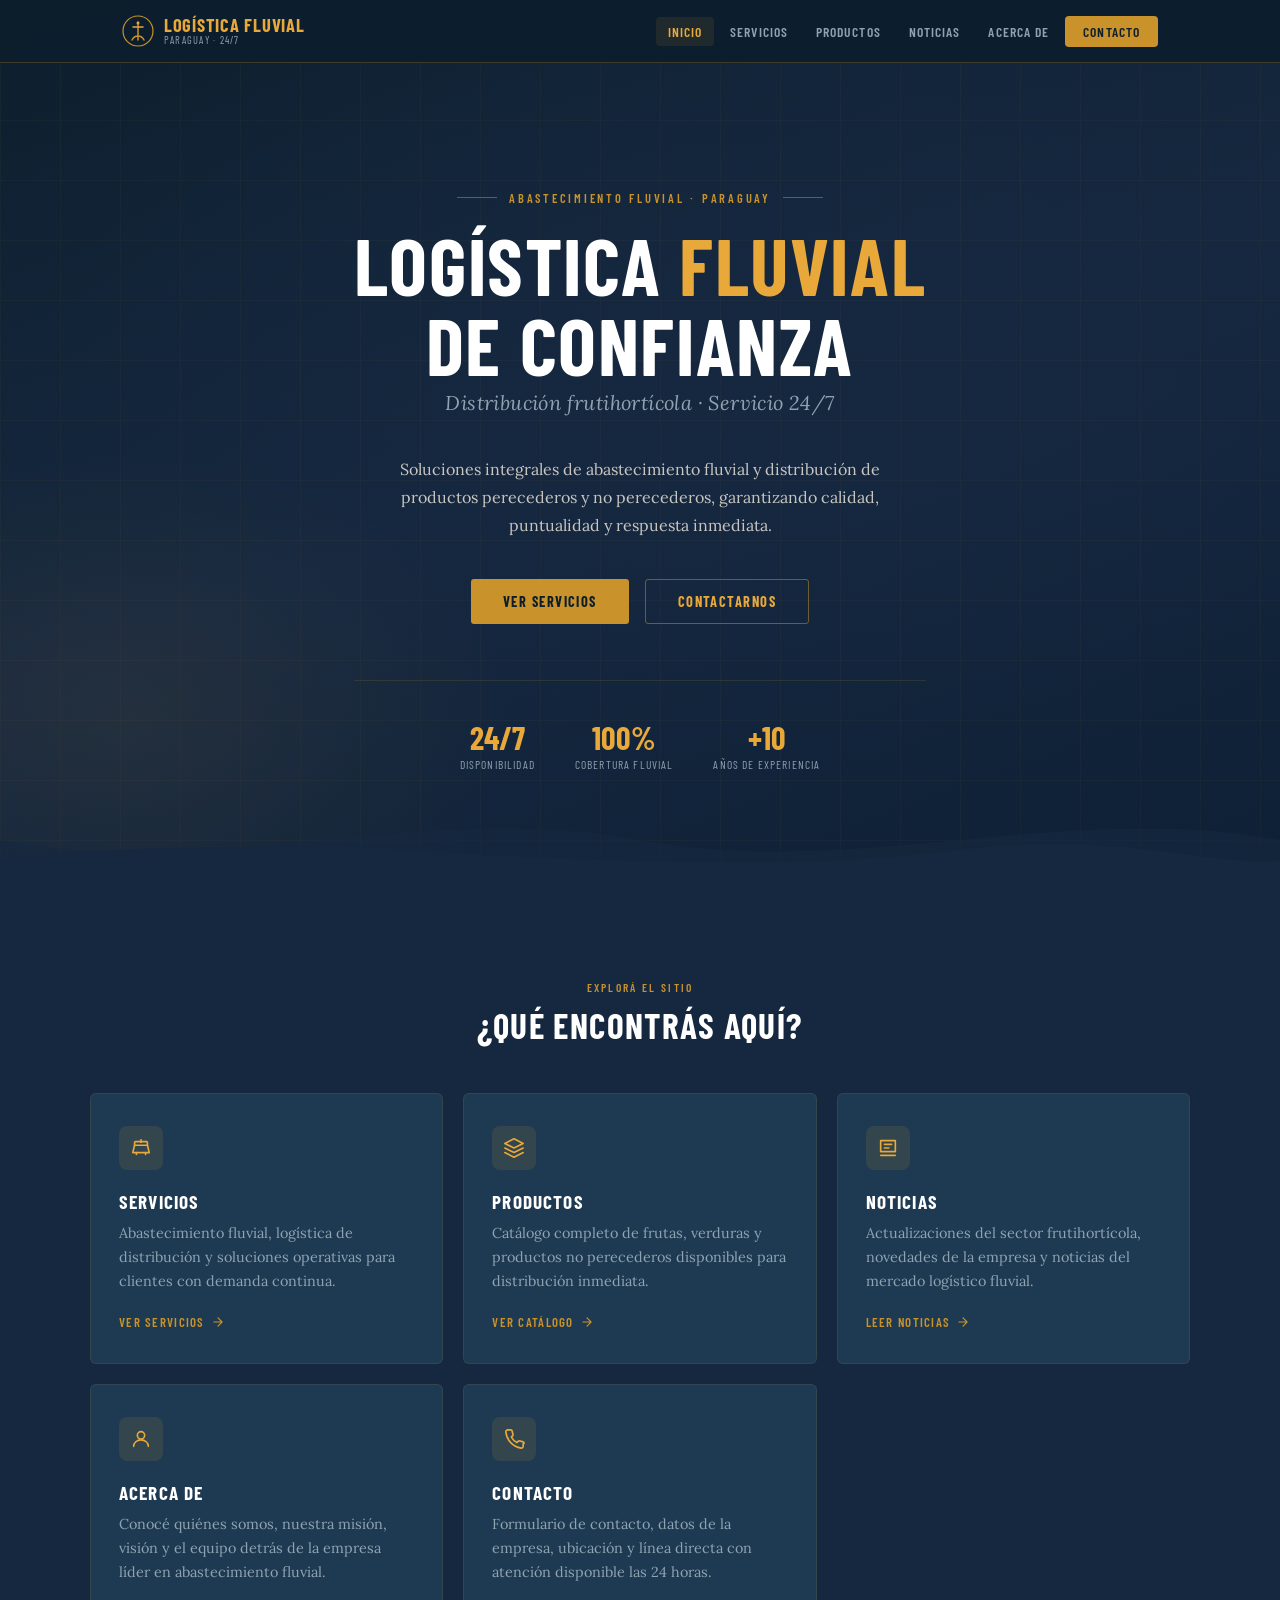
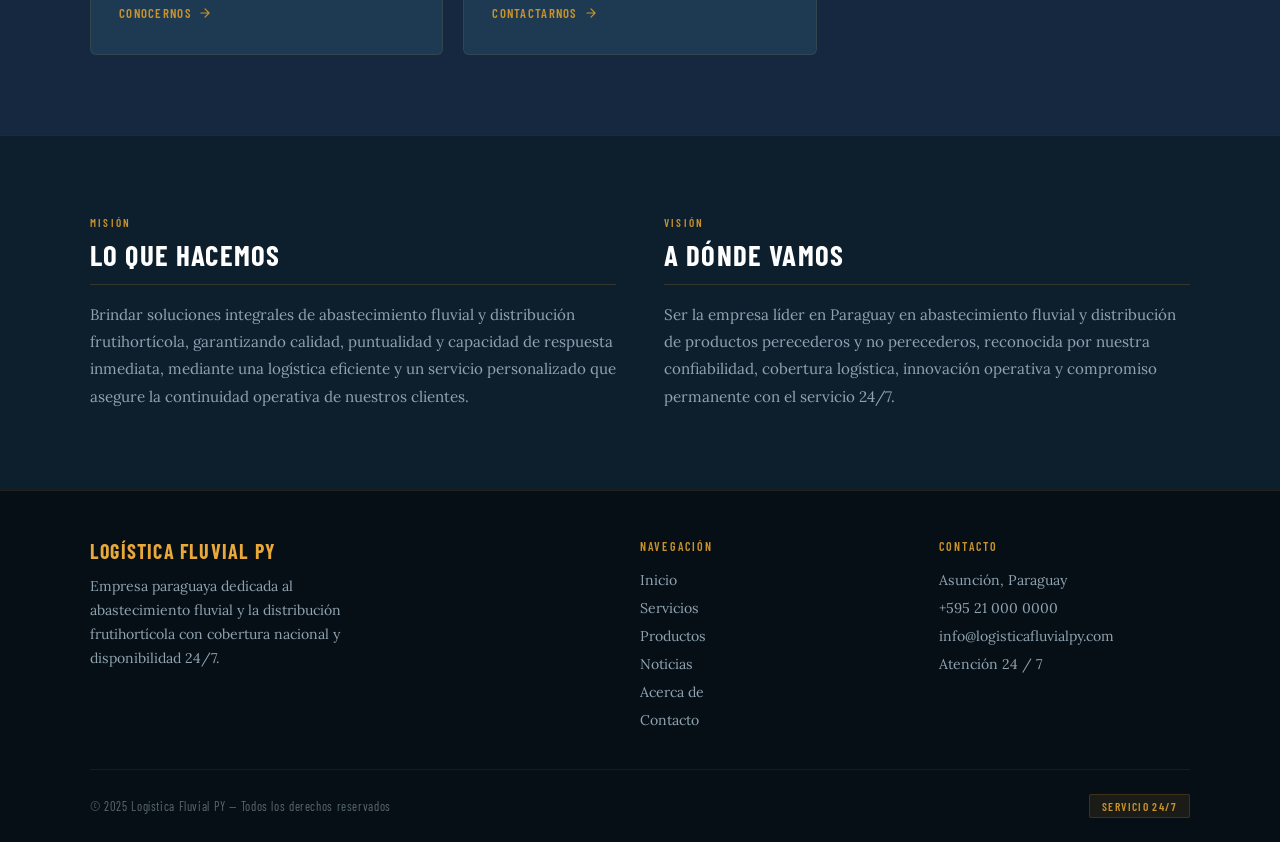
==== index.html @ 150bb2a8 "primer commit" ====
<!DOCTYPE html>
<html lang="es">
<head>
  <meta charset="UTF-8" />
  <meta name="viewport" content="width=device-width, initial-scale=1.0" />
  <title>Logística Fluvial PY</title>
  <link href="https://fonts.googleapis.com/css2?family=Barlow+Condensed:wght@400;600;700&family=Lora:ital,wght@0,400;0,600;1,400&display=swap" rel="stylesheet" />
  <style>
    *, *::before, *::after { box-sizing: border-box; margin: 0; padding: 0; }

    :root {
      --navy:    #0d1f2d;
      --navy2:   #162840;
      --navy3:   #1e3a52;
      --gold:    #c9922a;
      --gold2:   #e8a83a;
      --cream:   #f5f0e8;
      --text:    #e8e2d8;
      --muted:   #8fa3b1;
      --white:   #ffffff;
    }

    html { scroll-behavior: smooth; }

    body {
      font-family: 'Lora', Georgia, serif;
      background: var(--navy);
      color: var(--text);
      min-height: 100vh;
    }

    /* ── NAV ── */
    nav {
      position: fixed;
      top: 0; left: 0; right: 0;
      z-index: 100;
      background: rgba(13, 31, 45, 0.96);
      border-bottom: 1px solid rgba(201, 146, 42, 0.25);
      backdrop-filter: blur(8px);
    }

    .nav-inner {
      max-width: 1100px;
      margin: 0 auto;
      padding: 0 2rem;
      display: flex;
      align-items: center;
      justify-content: space-between;
      height: 62px;
    }

    .nav-logo {
      display: flex;
      align-items: center;
      gap: 10px;
      text-decoration: none;
    }

    .nav-logo-icon {
      width: 32px; height: 32px;
    }

    .nav-logo-text {
      font-family: 'Barlow Condensed', sans-serif;
      font-weight: 700;
      font-size: 1.15rem;
      letter-spacing: 0.04em;
      color: var(--gold2);
      text-transform: uppercase;
      line-height: 1.1;
    }

    .nav-logo-text span {
      display: block;
      font-size: 0.65rem;
      font-weight: 400;
      letter-spacing: 0.12em;
      color: var(--muted);
      text-transform: uppercase;
    }

    .nav-links {
      display: flex;
      list-style: none;
      gap: 0.25rem;
    }

    .nav-links a {
      font-family: 'Barlow Condensed', sans-serif;
      font-size: 0.85rem;
      font-weight: 600;
      letter-spacing: 0.08em;
      text-transform: uppercase;
      color: var(--muted);
      text-decoration: none;
      padding: 6px 12px;
      border-radius: 4px;
      transition: color 0.2s, background 0.2s;
    }

    .nav-links a:hover,
    .nav-links a.active {
      color: var(--gold2);
      background: rgba(201, 146, 42, 0.1);
    }

    .nav-contact-btn {
      font-family: 'Barlow Condensed', sans-serif;
      font-size: 0.85rem;
      font-weight: 600;
      letter-spacing: 0.08em;
      text-transform: uppercase;
      color: var(--navy) !important;
      background: var(--gold) !important;
      padding: 7px 18px !important;
      border-radius: 4px;
      transition: background 0.2s !important;
    }

    .nav-contact-btn:hover {
      background: var(--gold2) !important;
    }

    /* ── HERO ── */
    .hero {
      min-height: 100vh;
      display: flex;
      align-items: center;
      justify-content: center;
      position: relative;
      overflow: hidden;
      padding-top: 62px;
    }

    .hero-bg {
      position: absolute;
      inset: 0;
      background:
        radial-gradient(ellipse 80% 60% at 60% 40%, rgba(22, 40, 64, 0.9) 0%, transparent 70%),
        radial-gradient(ellipse 50% 50% at 10% 80%, rgba(201, 146, 42, 0.08) 0%, transparent 60%),
        linear-gradient(160deg, #0d1f2d 0%, #162840 50%, #0d2035 100%);
    }

    /* wave lines decoration */
    .hero-waves {
      position: absolute;
      bottom: 0; left: 0; right: 0;
      height: 120px;
      overflow: hidden;
    }

    .hero-waves svg { width: 100%; height: 100%; }

    .hero-grid-lines {
      position: absolute;
      inset: 0;
      background-image:
        linear-gradient(rgba(201,146,42,0.04) 1px, transparent 1px),
        linear-gradient(90deg, rgba(201,146,42,0.04) 1px, transparent 1px);
      background-size: 60px 60px;
    }

    .hero-content {
      position: relative;
      z-index: 2;
      text-align: center;
      padding: 2rem;
      max-width: 760px;
      animation: fadeUp 0.9s ease both;
    }

    @keyframes fadeUp {
      from { opacity: 0; transform: translateY(30px); }
      to   { opacity: 1; transform: translateY(0); }
    }

    .hero-eyebrow {
      font-family: 'Barlow Condensed', sans-serif;
      font-size: 0.78rem;
      font-weight: 600;
      letter-spacing: 0.22em;
      text-transform: uppercase;
      color: var(--gold);
      margin-bottom: 1.2rem;
      display: flex;
      align-items: center;
      justify-content: center;
      gap: 12px;
    }

    .hero-eyebrow::before,
    .hero-eyebrow::after {
      content: '';
      display: block;
      width: 40px;
      height: 1px;
      background: var(--gold);
      opacity: 0.5;
    }

    .hero-title {
      font-family: 'Barlow Condensed', sans-serif;
      font-size: clamp(2.8rem, 7vw, 5rem);
      font-weight: 700;
      line-height: 1;
      letter-spacing: 0.02em;
      text-transform: uppercase;
      color: var(--white);
      margin-bottom: 0.4rem;
    }

    .hero-title .accent { color: var(--gold2); }

    .hero-subtitle {
      font-family: 'Lora', serif;
      font-style: italic;
      font-size: clamp(1rem, 2.5vw, 1.25rem);
      color: var(--muted);
      margin-bottom: 2.5rem;
      letter-spacing: 0.02em;
    }

    .hero-desc {
      font-size: 1rem;
      color: var(--text);
      line-height: 1.75;
      max-width: 560px;
      margin: 0 auto 2.5rem;
      opacity: 0.85;
    }

    .hero-btns {
      display: flex;
      gap: 1rem;
      justify-content: center;
      flex-wrap: wrap;
    }

    .btn-primary {
      font-family: 'Barlow Condensed', sans-serif;
      font-weight: 700;
      font-size: 0.9rem;
      letter-spacing: 0.1em;
      text-transform: uppercase;
      text-decoration: none;
      padding: 14px 32px;
      background: var(--gold);
      color: var(--navy);
      border-radius: 3px;
      transition: background 0.2s, transform 0.15s;
      border: none;
      cursor: pointer;
    }

    .btn-primary:hover { background: var(--gold2); transform: translateY(-1px); }

    .btn-outline {
      font-family: 'Barlow Condensed', sans-serif;
      font-weight: 700;
      font-size: 0.9rem;
      letter-spacing: 0.1em;
      text-transform: uppercase;
      text-decoration: none;
      padding: 13px 32px;
      background: transparent;
      color: var(--gold2);
      border: 1.5px solid rgba(201,146,42,0.5);
      border-radius: 3px;
      transition: border-color 0.2s, color 0.2s;
    }

    .btn-outline:hover { border-color: var(--gold2); color: var(--white); }

    .hero-stats {
      display: flex;
      gap: 2.5rem;
      justify-content: center;
      margin-top: 3.5rem;
      padding-top: 2.5rem;
      border-top: 1px solid rgba(201,146,42,0.15);
      animation: fadeUp 1s 0.3s ease both;
    }

    .stat-item { text-align: center; }

    .stat-num {
      font-family: 'Barlow Condensed', sans-serif;
      font-size: 2rem;
      font-weight: 700;
      color: var(--gold2);
      line-height: 1;
    }

    .stat-label {
      font-size: 0.72rem;
      font-family: 'Barlow Condensed', sans-serif;
      letter-spacing: 0.1em;
      text-transform: uppercase;
      color: var(--muted);
      margin-top: 4px;
    }

    /* ── SECCIONES PREVIEW ── */
    .sections-preview {
      background: var(--navy2);
      padding: 80px 2rem;
    }

    .section-header {
      text-align: center;
      max-width: 600px;
      margin: 0 auto 3rem;
    }

    .section-tag {
      font-family: 'Barlow Condensed', sans-serif;
      font-size: 0.72rem;
      font-weight: 600;
      letter-spacing: 0.2em;
      text-transform: uppercase;
      color: var(--gold);
      margin-bottom: 0.75rem;
    }

    .section-title {
      font-family: 'Barlow Condensed', sans-serif;
      font-size: 2.2rem;
      font-weight: 700;
      text-transform: uppercase;
      letter-spacing: 0.04em;
      color: var(--white);
      line-height: 1.1;
    }

    .cards-grid {
      display: grid;
      grid-template-columns: repeat(auto-fit, minmax(280px, 1fr));
      gap: 1.25rem;
      max-width: 1100px;
      margin: 0 auto;
    }

    .card {
      background: var(--navy3);
      border: 1px solid rgba(201,146,42,0.12);
      border-radius: 6px;
      padding: 2rem 1.75rem;
      text-decoration: none;
      color: inherit;
      display: block;
      transition: border-color 0.25s, transform 0.2s, background 0.2s;
      position: relative;
      overflow: hidden;
    }

    .card::before {
      content: '';
      position: absolute;
      top: 0; left: 0; right: 0;
      height: 3px;
      background: var(--gold);
      transform: scaleX(0);
      transform-origin: left;
      transition: transform 0.3s ease;
    }

    .card:hover {
      border-color: rgba(201,146,42,0.4);
      transform: translateY(-3px);
      background: #233d57;
    }

    .card:hover::before { transform: scaleX(1); }

    .card-icon {
      width: 44px; height: 44px;
      background: rgba(201,146,42,0.12);
      border-radius: 8px;
      display: flex;
      align-items: center;
      justify-content: center;
      margin-bottom: 1.25rem;
    }

    .card-icon svg { width: 22px; height: 22px; stroke: var(--gold2); fill: none; stroke-width: 1.8; }

    .card-title {
      font-family: 'Barlow Condensed', sans-serif;
      font-size: 1.2rem;
      font-weight: 700;
      letter-spacing: 0.06em;
      text-transform: uppercase;
      color: var(--white);
      margin-bottom: 0.6rem;
    }

    .card-desc {
      font-size: 0.9rem;
      color: var(--muted);
      line-height: 1.65;
    }

    .card-link {
      display: inline-flex;
      align-items: center;
      gap: 6px;
      margin-top: 1.25rem;
      font-family: 'Barlow Condensed', sans-serif;
      font-size: 0.8rem;
      font-weight: 600;
      letter-spacing: 0.1em;
      text-transform: uppercase;
      color: var(--gold);
    }

    .card-link svg { width: 14px; height: 14px; stroke: var(--gold); fill: none; stroke-width: 2; transition: transform 0.2s; }

    .card:hover .card-link svg { transform: translateX(4px); }

    /* ── MISIÓN / VISIÓN STRIP ── */
    .mv-strip {
      background: var(--navy);
      padding: 80px 2rem;
      border-top: 1px solid rgba(201,146,42,0.1);
    }

    .mv-inner {
      max-width: 1100px;
      margin: 0 auto;
      display: grid;
      grid-template-columns: 1fr 1fr;
      gap: 3rem;
    }

    @media (max-width: 680px) { .mv-inner { grid-template-columns: 1fr; } }

    .mv-block { }

    .mv-label {
      font-family: 'Barlow Condensed', sans-serif;
      font-size: 0.7rem;
      font-weight: 600;
      letter-spacing: 0.2em;
      text-transform: uppercase;
      color: var(--gold);
      margin-bottom: 0.5rem;
    }

    .mv-heading {
      font-family: 'Barlow Condensed', sans-serif;
      font-size: 1.8rem;
      font-weight: 700;
      text-transform: uppercase;
      letter-spacing: 0.04em;
      color: var(--white);
      margin-bottom: 1rem;
      padding-bottom: 0.75rem;
      border-bottom: 1px solid rgba(201,146,42,0.2);
    }

    .mv-text {
      font-size: 0.95rem;
      color: var(--muted);
      line-height: 1.8;
    }

    /* ── FOOTER ── */
    footer {
      background: #070f16;
      border-top: 1px solid rgba(201,146,42,0.15);
      padding: 3rem 2rem 1.5rem;
    }

    .footer-inner {
      max-width: 1100px;
      margin: 0 auto;
    }

    .footer-top {
      display: grid;
      grid-template-columns: 2fr 1fr 1fr;
      gap: 3rem;
      margin-bottom: 2.5rem;
    }

    @media (max-width: 700px) { .footer-top { grid-template-columns: 1fr; gap: 2rem; } }

    .footer-brand-name {
      font-family: 'Barlow Condensed', sans-serif;
      font-size: 1.25rem;
      font-weight: 700;
      letter-spacing: 0.06em;
      text-transform: uppercase;
      color: var(--gold2);
      margin-bottom: 0.75rem;
    }

    .footer-brand-desc {
      font-size: 0.88rem;
      color: var(--muted);
      line-height: 1.7;
      max-width: 280px;
    }

    .footer-col-title {
      font-family: 'Barlow Condensed', sans-serif;
      font-size: 0.75rem;
      font-weight: 600;
      letter-spacing: 0.18em;
      text-transform: uppercase;
      color: var(--gold);
      margin-bottom: 1rem;
    }

    .footer-links {
      list-style: none;
      display: flex;
      flex-direction: column;
      gap: 0.5rem;
    }

    .footer-links a {
      font-size: 0.88rem;
      color: var(--muted);
      text-decoration: none;
      transition: color 0.2s;
    }

    .footer-links a:hover { color: var(--gold2); }

    .footer-divider {
      height: 1px;
      background: rgba(201,146,42,0.1);
      margin-bottom: 1.5rem;
    }

    .footer-bottom {
      display: flex;
      justify-content: space-between;
      align-items: center;
      flex-wrap: wrap;
      gap: 0.5rem;
    }

    .footer-copy {
      font-size: 0.78rem;
      color: rgba(143, 163, 177, 0.6);
      font-family: 'Barlow Condensed', sans-serif;
      letter-spacing: 0.05em;
    }

    .footer-badge {
      font-family: 'Barlow Condensed', sans-serif;
      font-size: 0.72rem;
      font-weight: 600;
      letter-spacing: 0.12em;
      text-transform: uppercase;
      color: var(--gold);
      background: rgba(201,146,42,0.1);
      border: 1px solid rgba(201,146,42,0.2);
      padding: 4px 12px;
      border-radius: 2px;
    }
  </style>
</head>
<body>

<!-- ══════════ NAV ══════════ -->
<nav>
  <div class="nav-inner">
    <a href="index.html" class="nav-logo">
      <!-- Anchor/boat icon -->
      <svg class="nav-logo-icon" viewBox="0 0 32 32" fill="none" xmlns="http://www.w3.org/2000/svg">
        <circle cx="16" cy="16" r="15" stroke="#c9922a" stroke-width="1.2" fill="none"/>
        <path d="M16 7v18M10 25c0 0 2-4 6-4s6 4 6 4" stroke="#c9922a" stroke-width="1.5" stroke-linecap="round"/>
        <path d="M11 12h10" stroke="#e8a83a" stroke-width="1.5" stroke-linecap="round"/>
        <circle cx="16" cy="8" r="1.5" fill="#e8a83a"/>
      </svg>
      <div class="nav-logo-text">
        Logística Fluvial
        <span>Paraguay · 24/7</span>
      </div>
    </a>

    <ul class="nav-links">
      <li><a href="index.html" class="active">Inicio</a></li>
      <li><a href="servicios.html">Servicios</a></li>
      <li><a href="productos.html">Productos</a></li>
      <li><a href="noticias.html">Noticias</a></li>
      <li><a href="acercade.html">Acerca de</a></li>
      <li><a href="contacto.html" class="nav-contact-btn">Contacto</a></li>
    </ul>
  </div>
</nav>

<!-- ══════════ HERO ══════════ -->
<section class="hero">
  <div class="hero-bg"></div>
  <div class="hero-grid-lines"></div>

  <div class="hero-content">
    <div class="hero-eyebrow">Abastecimiento Fluvial · Paraguay</div>
    <h1 class="hero-title">
      Logística <span class="accent">Fluvial</span><br>de Confianza
    </h1>
    <p class="hero-subtitle">Distribución frutihortícola · Servicio 24/7</p>
    <p class="hero-desc">
      Soluciones integrales de abastecimiento fluvial y distribución de productos
      perecederos y no perecederos, garantizando calidad, puntualidad y respuesta inmediata.
    </p>
    <div class="hero-btns">
      <a href="servicios.html" class="btn-primary">Ver Servicios</a>
      <a href="contacto.html" class="btn-outline">Contactarnos</a>
    </div>

    <div class="hero-stats">
      <div class="stat-item">
        <div class="stat-num">24/7</div>
        <div class="stat-label">Disponibilidad</div>
      </div>
      <div class="stat-item">
        <div class="stat-num">100%</div>
        <div class="stat-label">Cobertura Fluvial</div>
      </div>
      <div class="stat-item">
        <div class="stat-num">+10</div>
        <div class="stat-label">Años de experiencia</div>
      </div>
    </div>
  </div>

  <div class="hero-waves">
    <svg viewBox="0 0 1200 120" preserveAspectRatio="none">
      <path d="M0,60 C200,100 400,20 600,60 C800,100 1000,20 1200,60 L1200,120 L0,120 Z"
            fill="rgba(22,40,64,0.6)"/>
      <path d="M0,80 C300,40 600,110 900,70 C1050,50 1150,90 1200,80 L1200,120 L0,120 Z"
            fill="#162840"/>
    </svg>
  </div>
</section>

<!-- ══════════ VISTA PREVIA DE SECCIONES ══════════ -->
<section class="sections-preview">
  <div class="section-header">
    <p class="section-tag">Explorá el sitio</p>
    <h2 class="section-title">¿Qué encontrás aquí?</h2>
  </div>

  <div class="cards-grid">

    <!-- Servicios -->
    <a href="servicios.html" class="card">
      <div class="card-icon">
        <svg viewBox="0 0 24 24" stroke-linecap="round" stroke-linejoin="round">
          <path d="M3 17l2-8h14l2 8H3z"/>
          <path d="M7 17v2M17 17v2"/>
          <path d="M5 9V6a1 1 0 0 1 1-1h12a1 1 0 0 1 1 1v3"/>
          <path d="M12 3v3"/>
        </svg>
      </div>
      <div class="card-title">Servicios</div>
      <p class="card-desc">Abastecimiento fluvial, logística de distribución y soluciones operativas para clientes con demanda continua.</p>
      <div class="card-link">
        Ver servicios
        <svg viewBox="0 0 24 24" stroke-linecap="round" stroke-linejoin="round"><path d="M5 12h14M12 5l7 7-7 7"/></svg>
      </div>
    </a>

    <!-- Productos -->
    <a href="productos.html" class="card">
      <div class="card-icon">
        <svg viewBox="0 0 24 24" stroke-linecap="round" stroke-linejoin="round">
          <path d="M12 2L2 7l10 5 10-5-10-5z"/>
          <path d="M2 17l10 5 10-5"/>
          <path d="M2 12l10 5 10-5"/>
        </svg>
      </div>
      <div class="card-title">Productos</div>
      <p class="card-desc">Catálogo completo de frutas, verduras y productos no perecederos disponibles para distribución inmediata.</p>
      <div class="card-link">
        Ver catálogo
        <svg viewBox="0 0 24 24" stroke-linecap="round" stroke-linejoin="round"><path d="M5 12h14M12 5l7 7-7 7"/></svg>
      </div>
    </a>

    <!-- Noticias -->
    <a href="noticias.html" class="card">
      <div class="card-icon">
        <svg viewBox="0 0 24 24" stroke-linecap="round" stroke-linejoin="round">
          <path d="M4 4h16v12H4z"/>
          <path d="M4 20h16"/>
          <path d="M8 8h8M8 12h5"/>
        </svg>
      </div>
      <div class="card-title">Noticias</div>
      <p class="card-desc">Actualizaciones del sector frutihortícola, novedades de la empresa y noticias del mercado logístico fluvial.</p>
      <div class="card-link">
        Leer noticias
        <svg viewBox="0 0 24 24" stroke-linecap="round" stroke-linejoin="round"><path d="M5 12h14M12 5l7 7-7 7"/></svg>
      </div>
    </a>

    <!-- Acerca de -->
    <a href="acercade.html" class="card">
      <div class="card-icon">
        <svg viewBox="0 0 24 24" stroke-linecap="round" stroke-linejoin="round">
          <circle cx="12" cy="8" r="4"/>
          <path d="M4 20c0-4 3.6-7 8-7s8 3 8 7"/>
        </svg>
      </div>
      <div class="card-title">Acerca de</div>
      <p class="card-desc">Conocé quiénes somos, nuestra misión, visión y el equipo detrás de la empresa líder en abastecimiento fluvial.</p>
      <div class="card-link">
        Conocernos
        <svg viewBox="0 0 24 24" stroke-linecap="round" stroke-linejoin="round"><path d="M5 12h14M12 5l7 7-7 7"/></svg>
      </div>
    </a>

    <!-- Contacto -->
    <a href="contacto.html" class="card">
      <div class="card-icon">
        <svg viewBox="0 0 24 24" stroke-linecap="round" stroke-linejoin="round">
          <path d="M22 16.9v3a2 2 0 0 1-2.2 2A19.8 19.8 0 0 1 3.1 4.2 2 2 0 0 1 5.1 2h3a2 2 0 0 1 2 1.7 12.8 12.8 0 0 0 .7 2.8 2 2 0 0 1-.45 2.1L9.1 9.9a16 16 0 0 0 6 6l1.3-1.3a2 2 0 0 1 2.1-.45 12.8 12.8 0 0 0 2.8.7A2 2 0 0 1 23 16.9z"/>
        </svg>
      </div>
      <div class="card-title">Contacto</div>
      <p class="card-desc">Formulario de contacto, datos de la empresa, ubicación y línea directa con atención disponible las 24 horas.</p>
      <div class="card-link">
        Contactarnos
        <svg viewBox="0 0 24 24" stroke-linecap="round" stroke-linejoin="round"><path d="M5 12h14M12 5l7 7-7 7"/></svg>
      </div>
    </a>

  </div>
</section>

<!-- ══════════ MISIÓN & VISIÓN ══════════ -->
<section class="mv-strip">
  <div class="mv-inner">
    <div class="mv-block">
      <p class="mv-label">Misión</p>
      <h3 class="mv-heading">Lo que hacemos</h3>
      <p class="mv-text">
        Brindar soluciones integrales de abastecimiento fluvial y distribución frutihortícola,
        garantizando calidad, puntualidad y capacidad de respuesta inmediata, mediante una
        logística eficiente y un servicio personalizado que asegure la continuidad operativa
        de nuestros clientes.
      </p>
    </div>
    <div class="mv-block">
      <p class="mv-label">Visión</p>
      <h3 class="mv-heading">A dónde vamos</h3>
      <p class="mv-text">
        Ser la empresa líder en Paraguay en abastecimiento fluvial y distribución de productos
        perecederos y no perecederos, reconocida por nuestra confiabilidad, cobertura logística,
        innovación operativa y compromiso permanente con el servicio 24/7.
      </p>
    </div>
  </div>
</section>

<!-- ══════════ FOOTER ══════════ -->
<footer>
  <div class="footer-inner">
    <div class="footer-top">

      <div>
        <div class="footer-brand-name">Logística Fluvial PY</div>
        <p class="footer-brand-desc">
          Empresa paraguaya dedicada al abastecimiento fluvial y la distribución
          frutihortícola con cobertura nacional y disponibilidad 24/7.
        </p>
      </div>

      <div>
        <p class="footer-col-title">Navegación</p>
        <ul class="footer-links">
          <li><a href="index.html">Inicio</a></li>
          <li><a href="servicios.html">Servicios</a></li>
          <li><a href="productos.html">Productos</a></li>
          <li><a href="noticias.html">Noticias</a></li>
          <li><a href="acercade.html">Acerca de</a></li>
          <li><a href="contacto.html">Contacto</a></li>
        </ul>
      </div>

      <div>
        <p class="footer-col-title">Contacto</p>
        <ul class="footer-links">
          <li><a href="#">Asunción, Paraguay</a></li>
          <li><a href="#">+595 21 000 0000</a></li>
          <li><a href="#">info@logisticafluvialpy.com</a></li>
          <li><a href="#">Atención 24 / 7</a></li>
        </ul>
      </div>

    </div>

    <div class="footer-divider"></div>

    <div class="footer-bottom">
      <span class="footer-copy">© 2025 Logística Fluvial PY — Todos los derechos reservados</span>
      <span class="footer-badge">Servicio 24/7</span>
    </div>
  </div>
</footer>

</body>
</html>
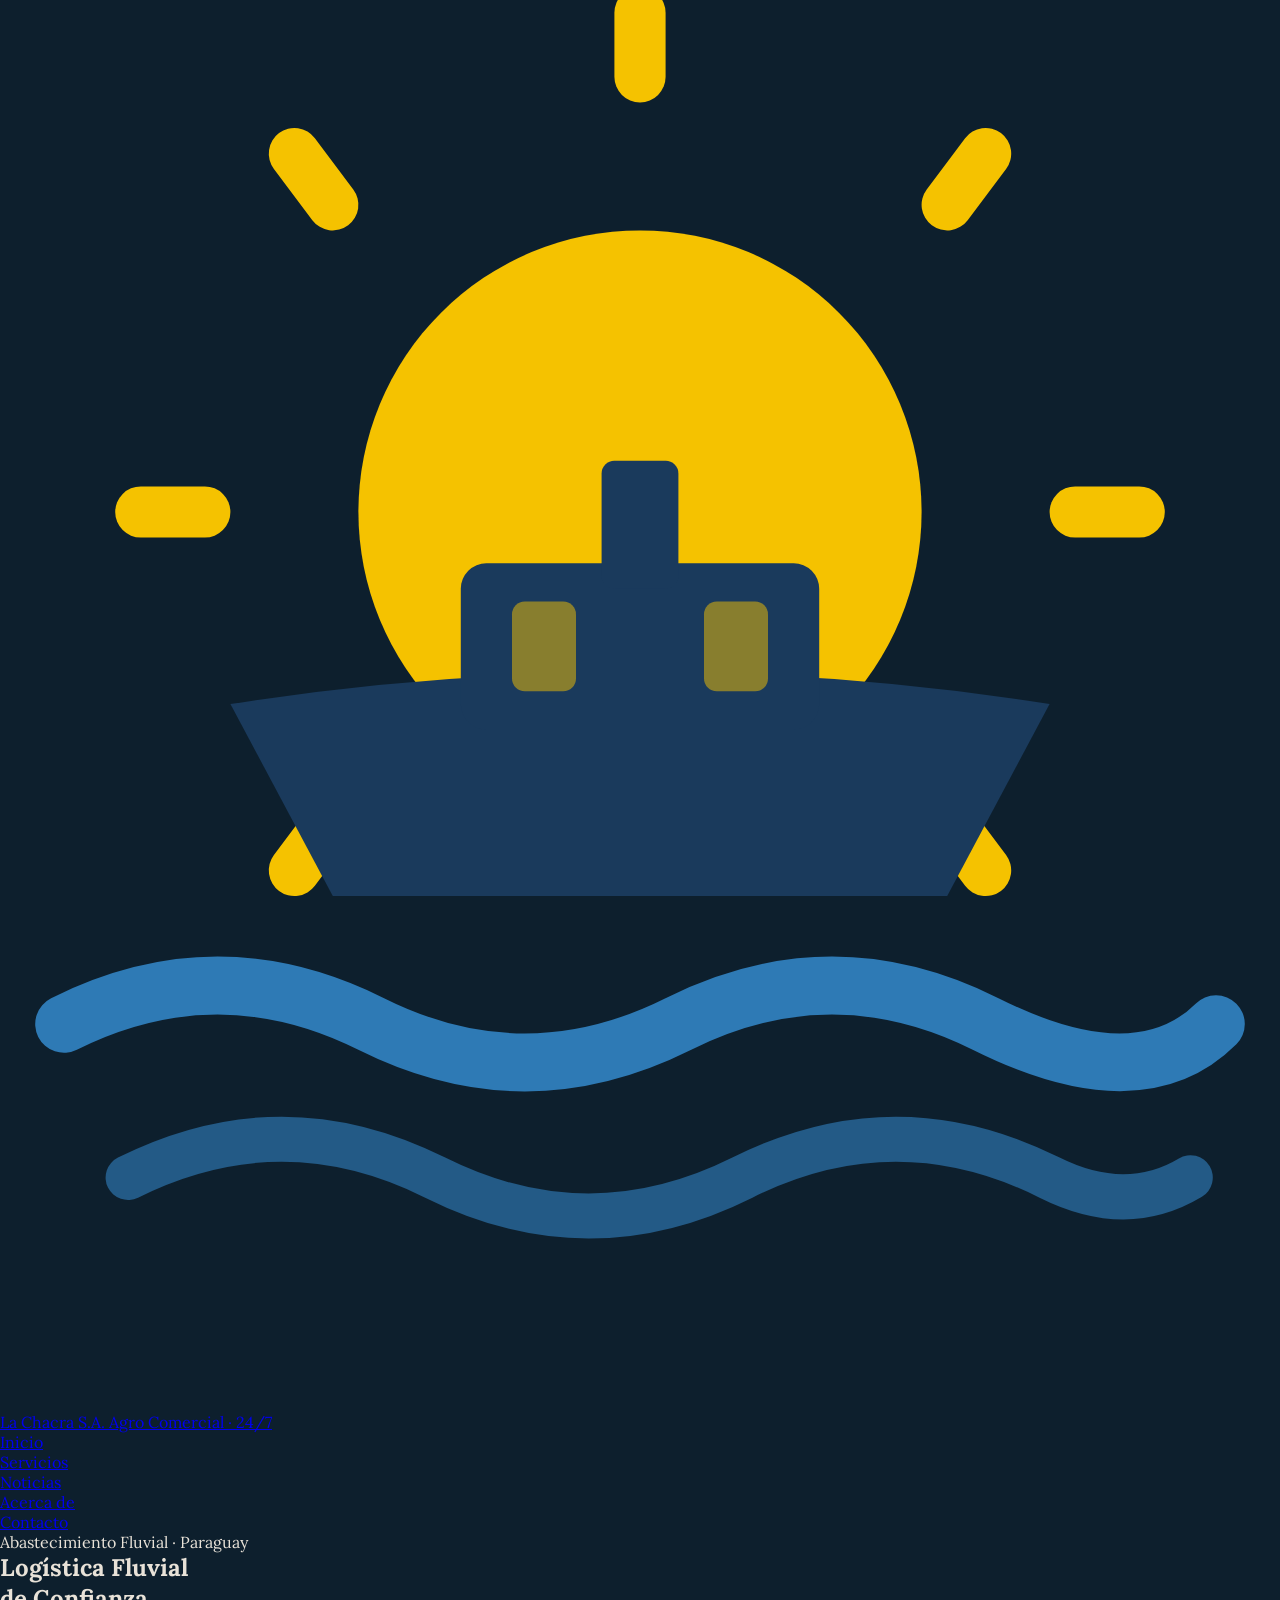
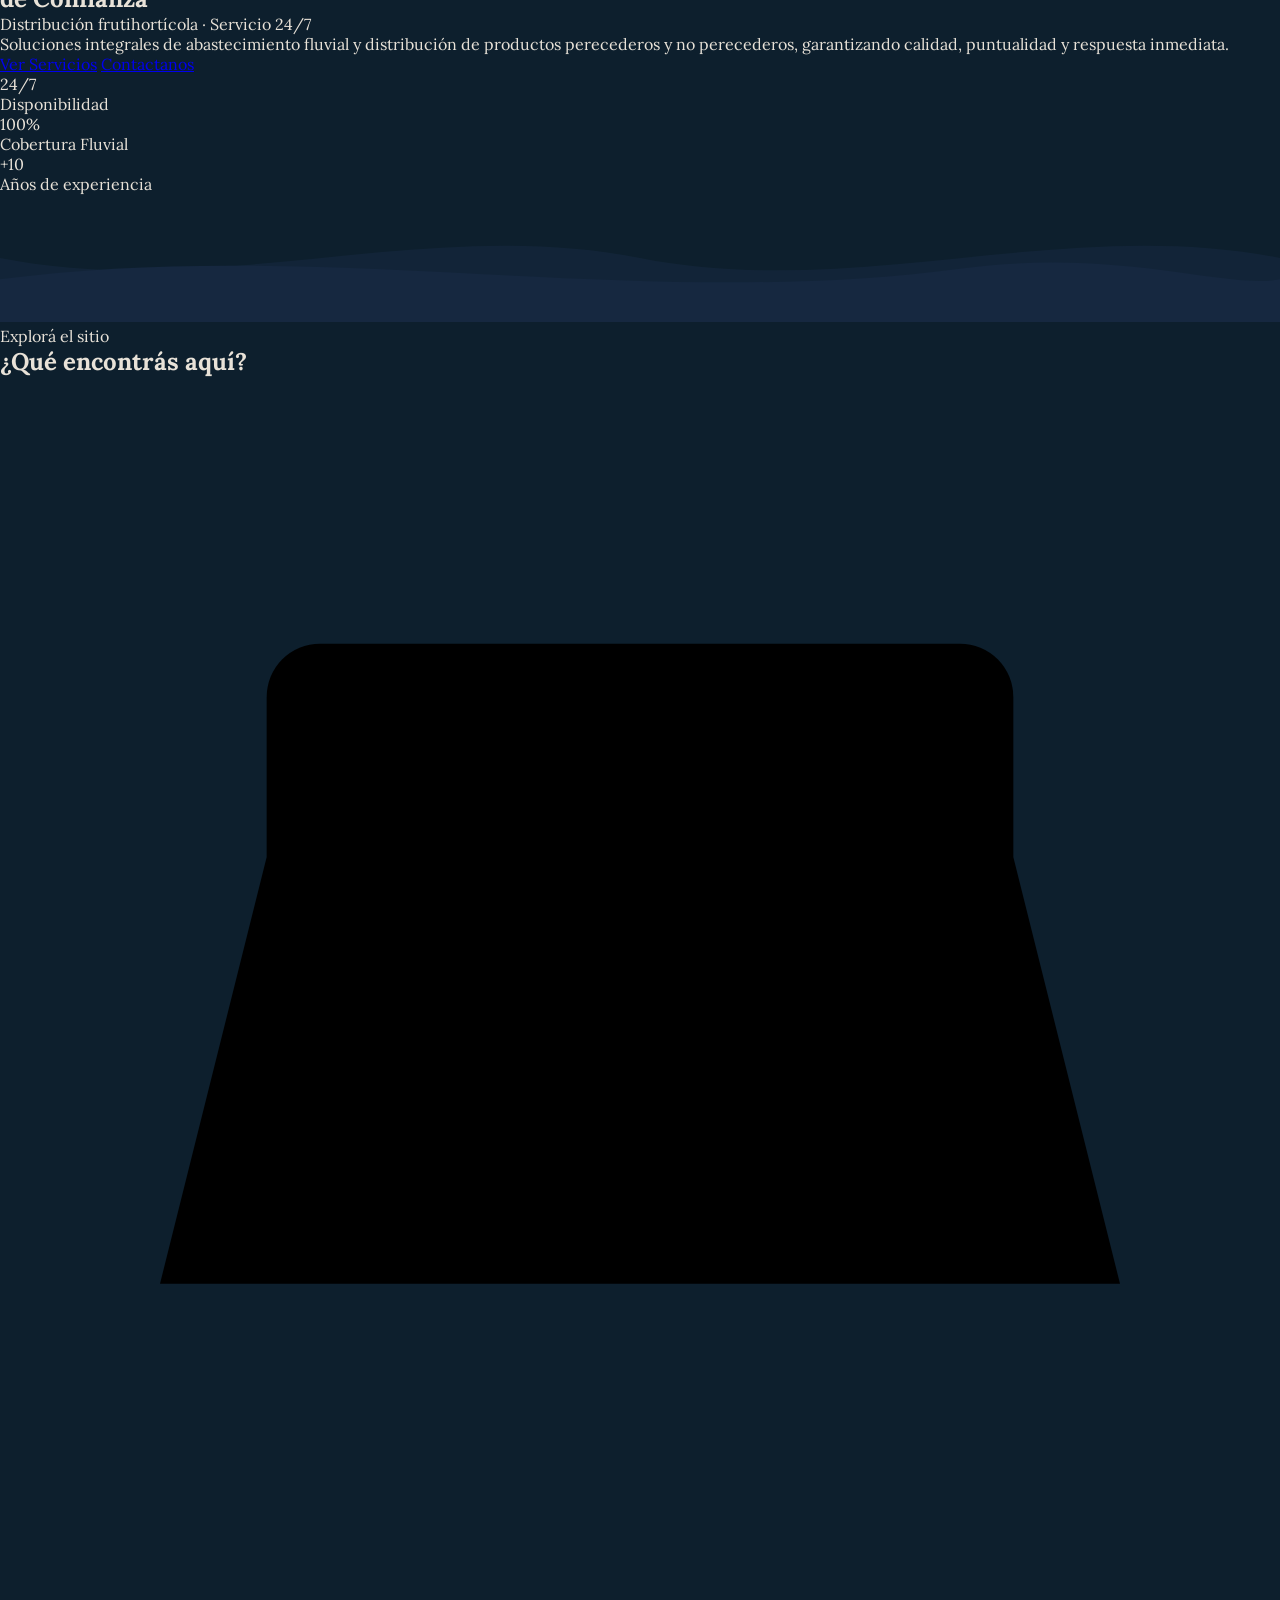
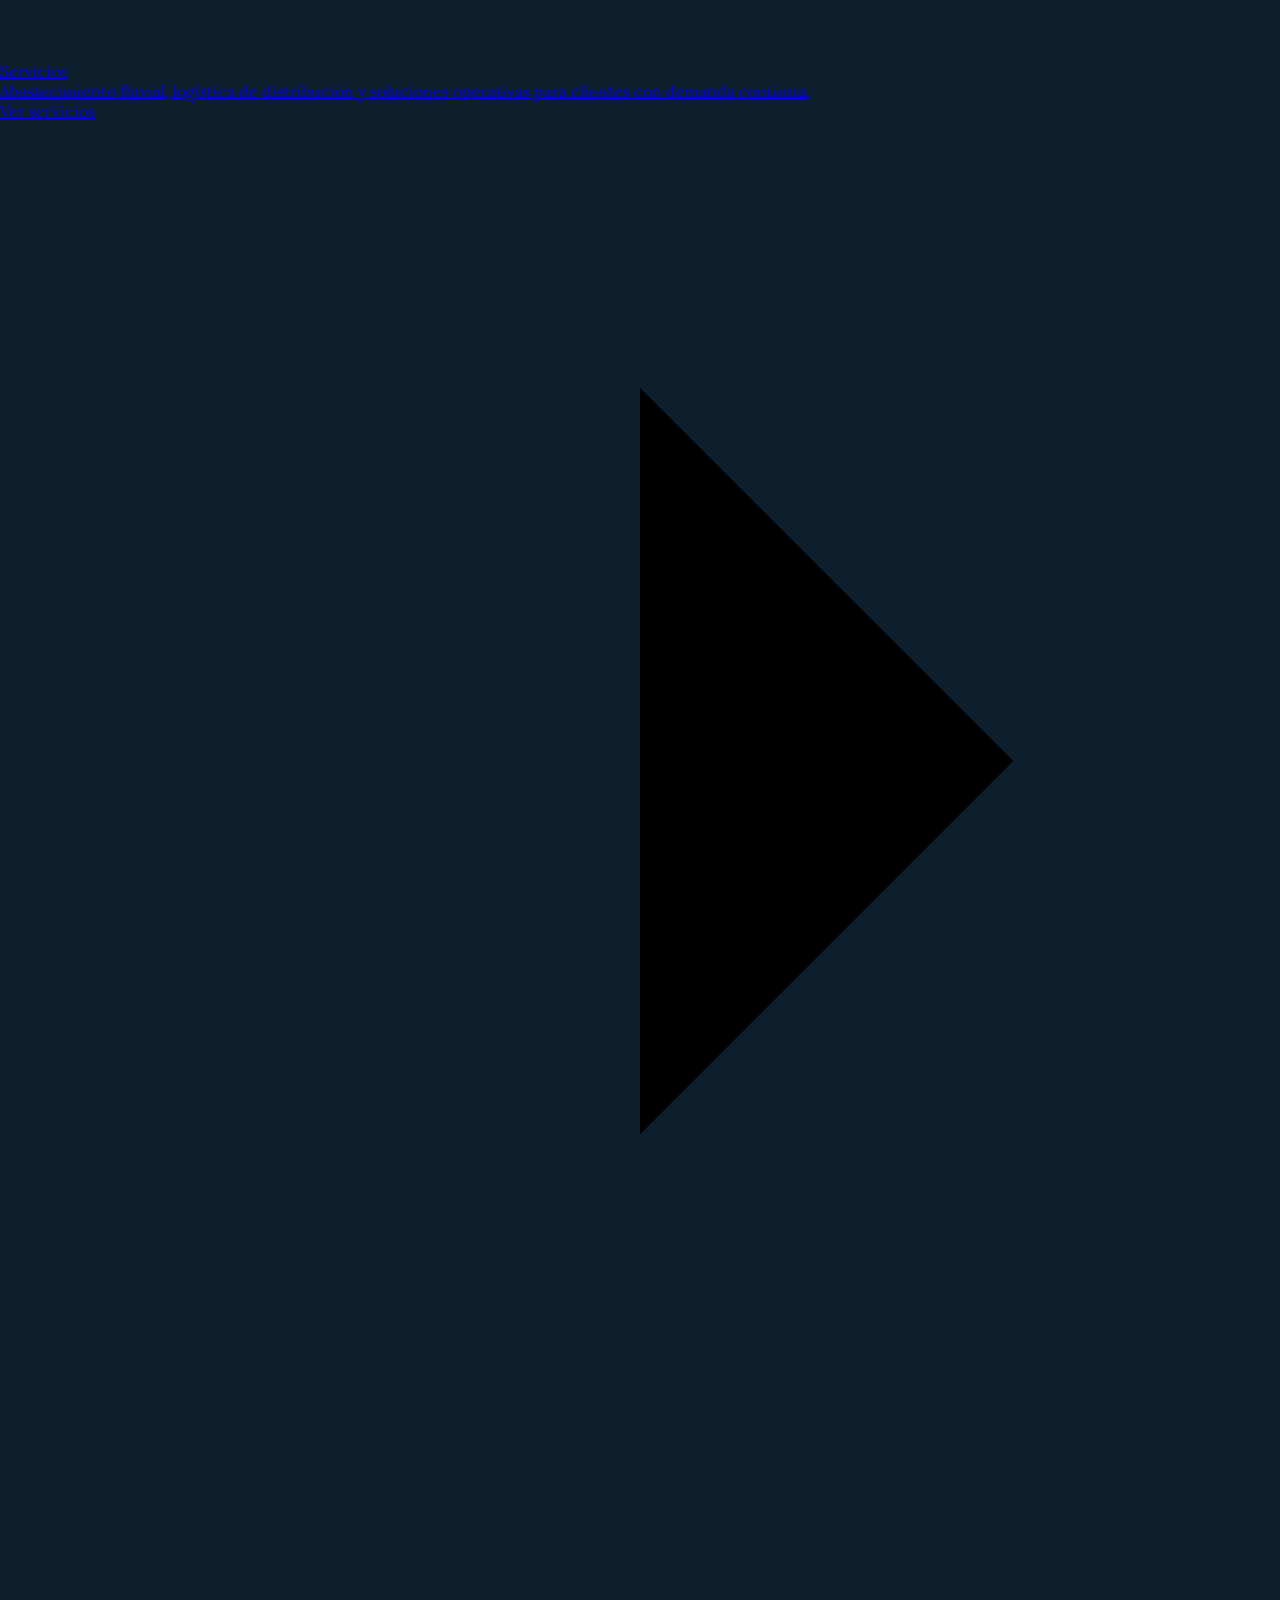
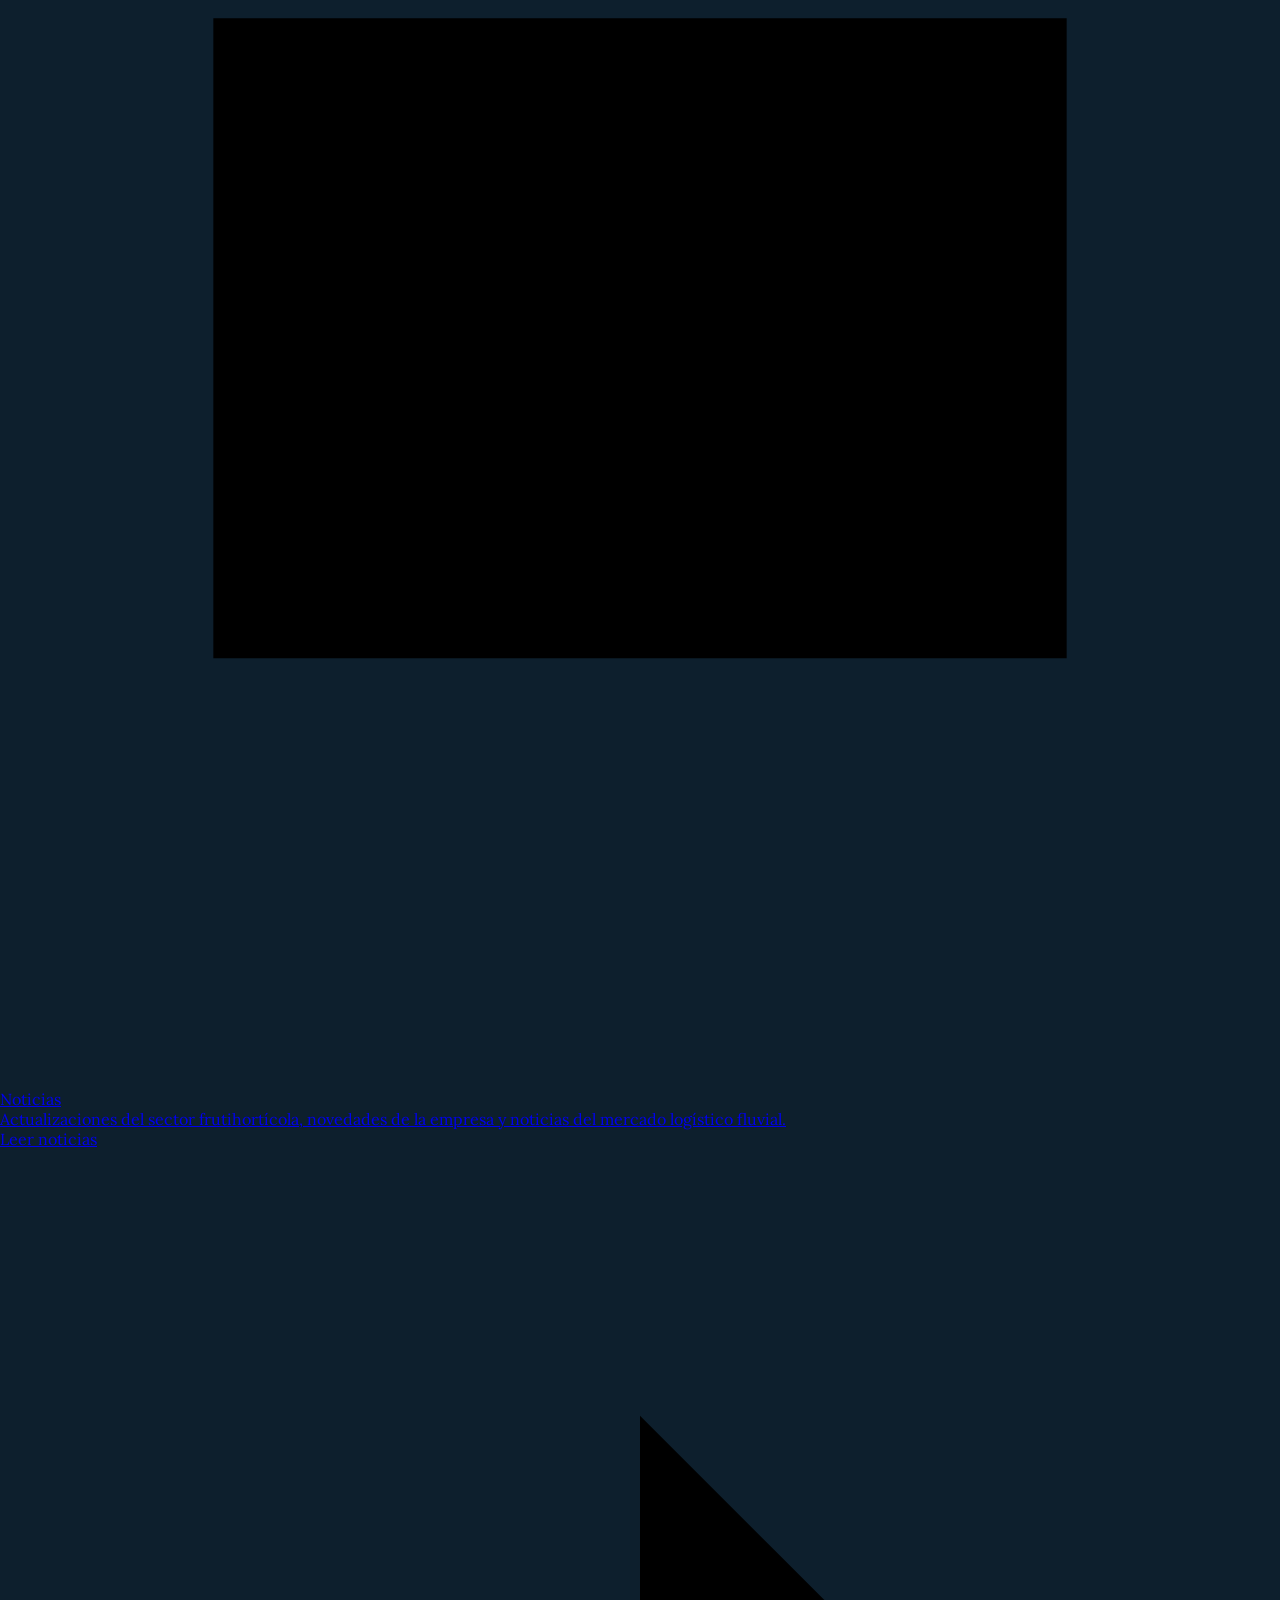
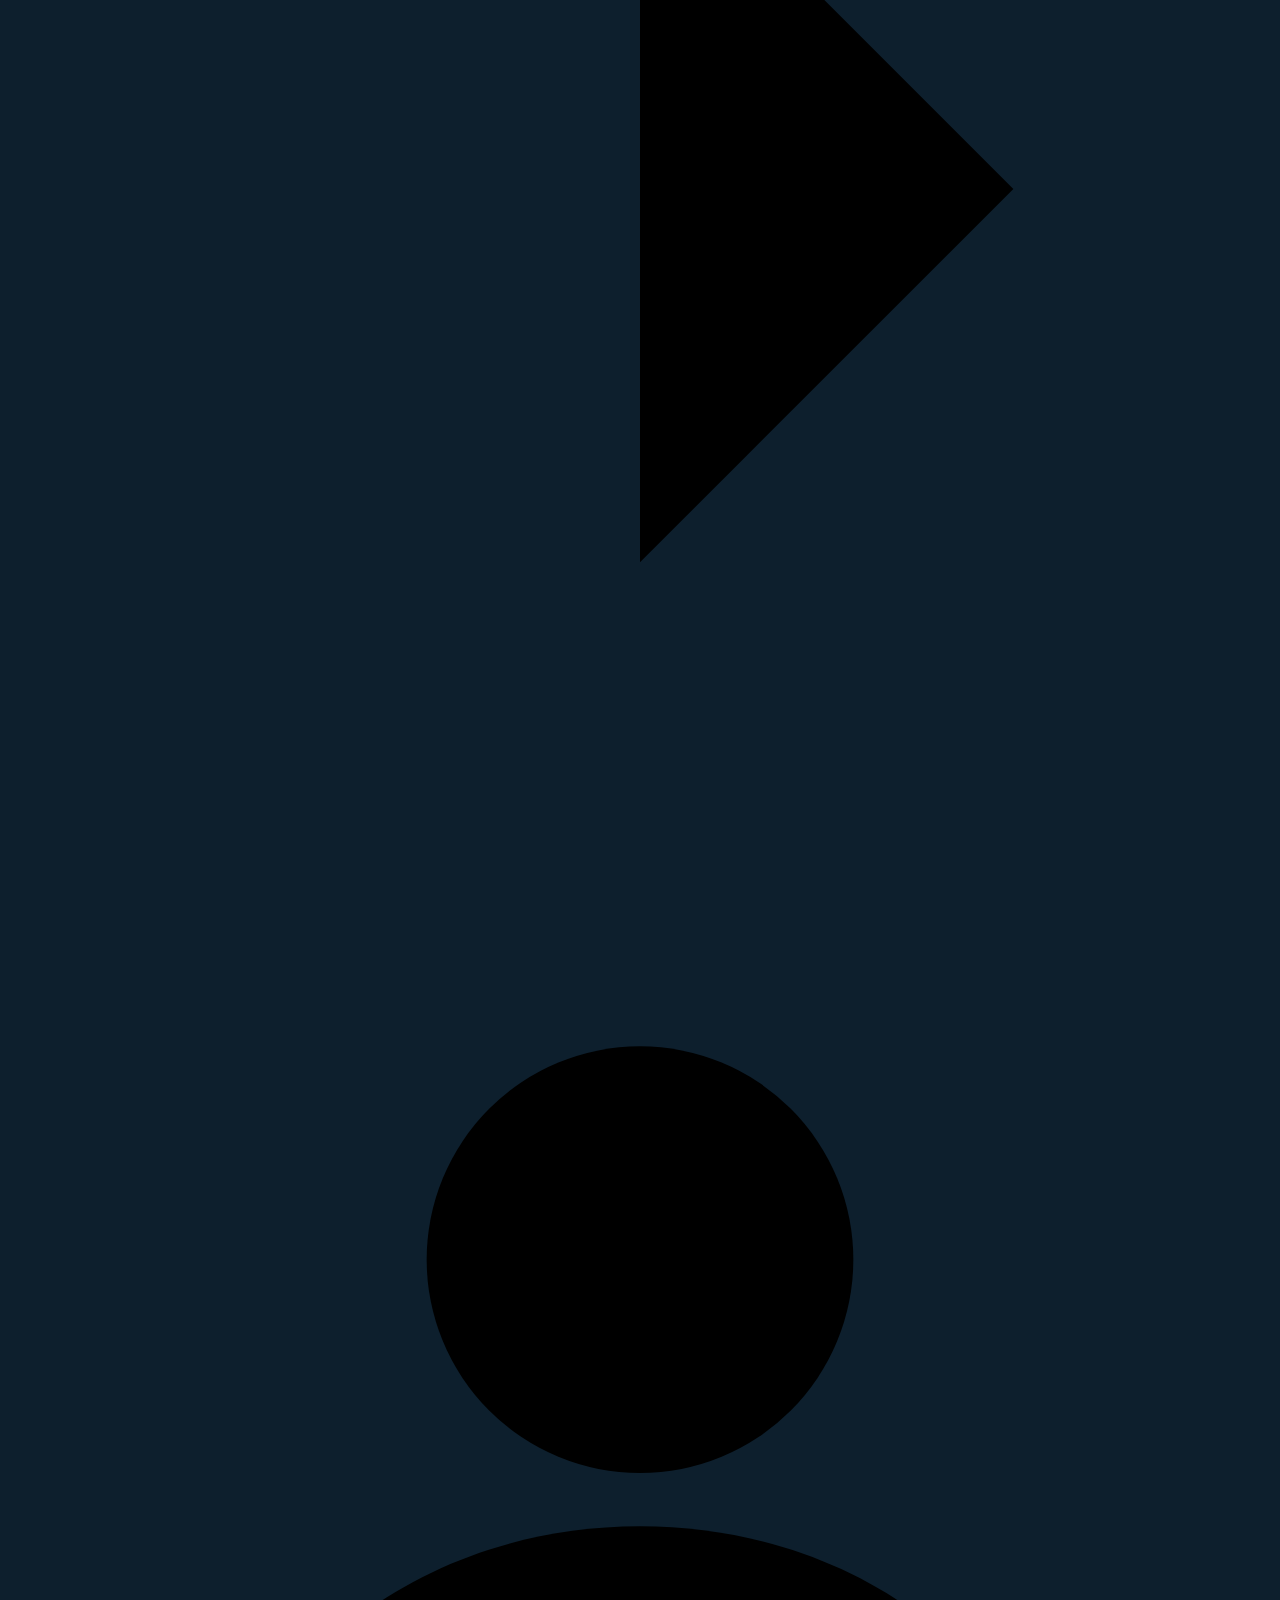
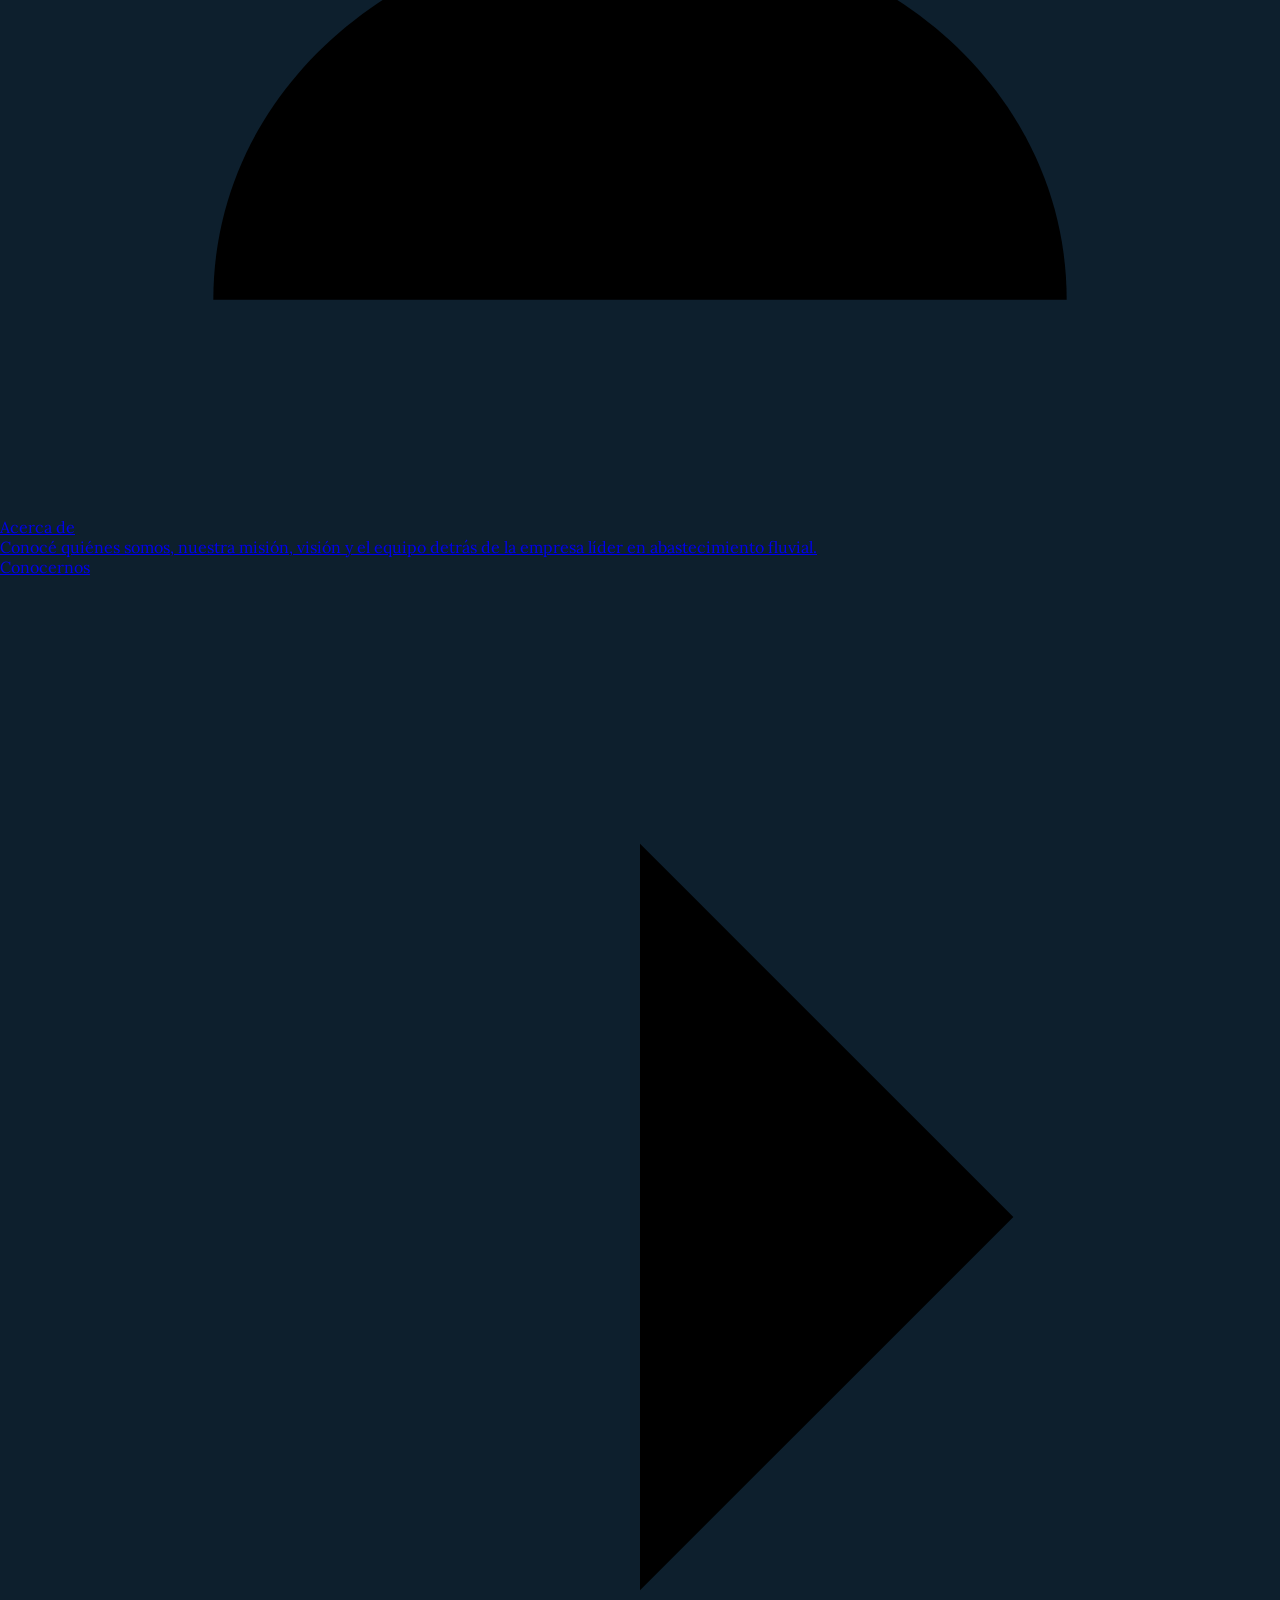
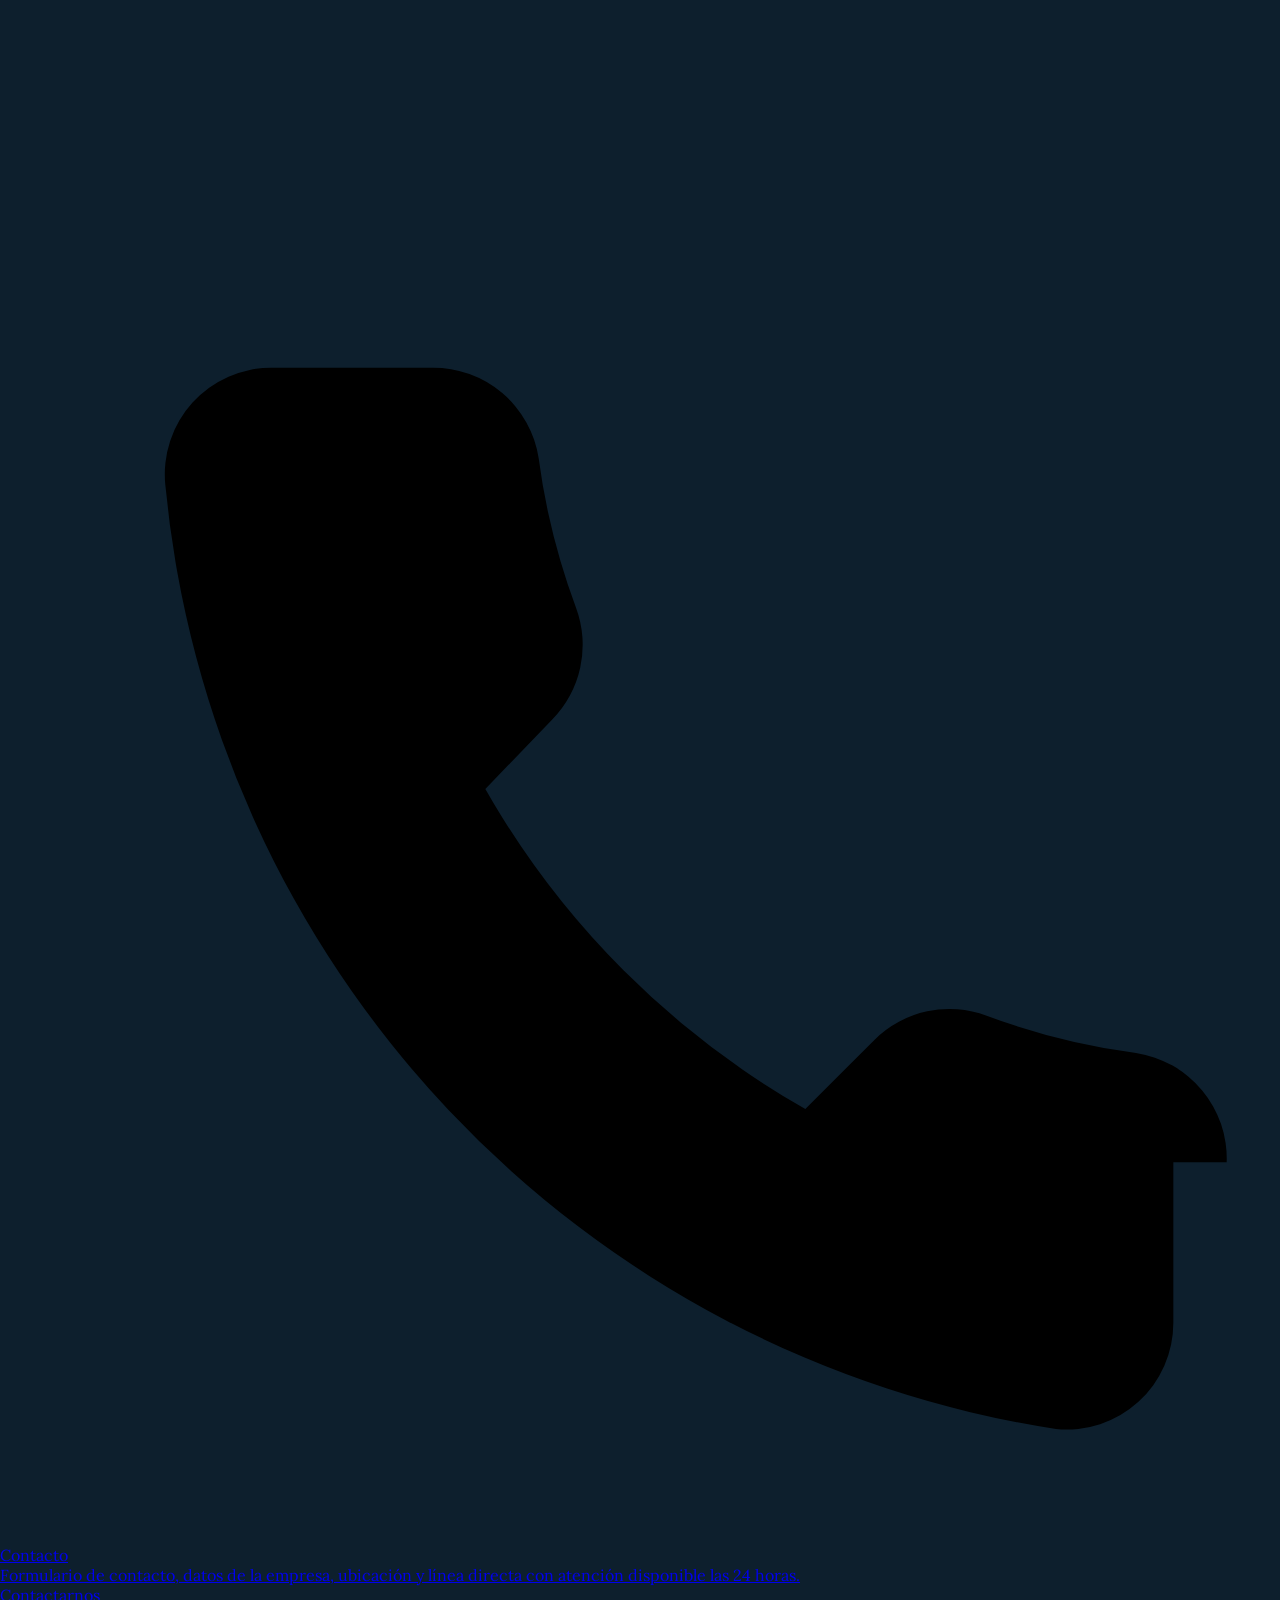
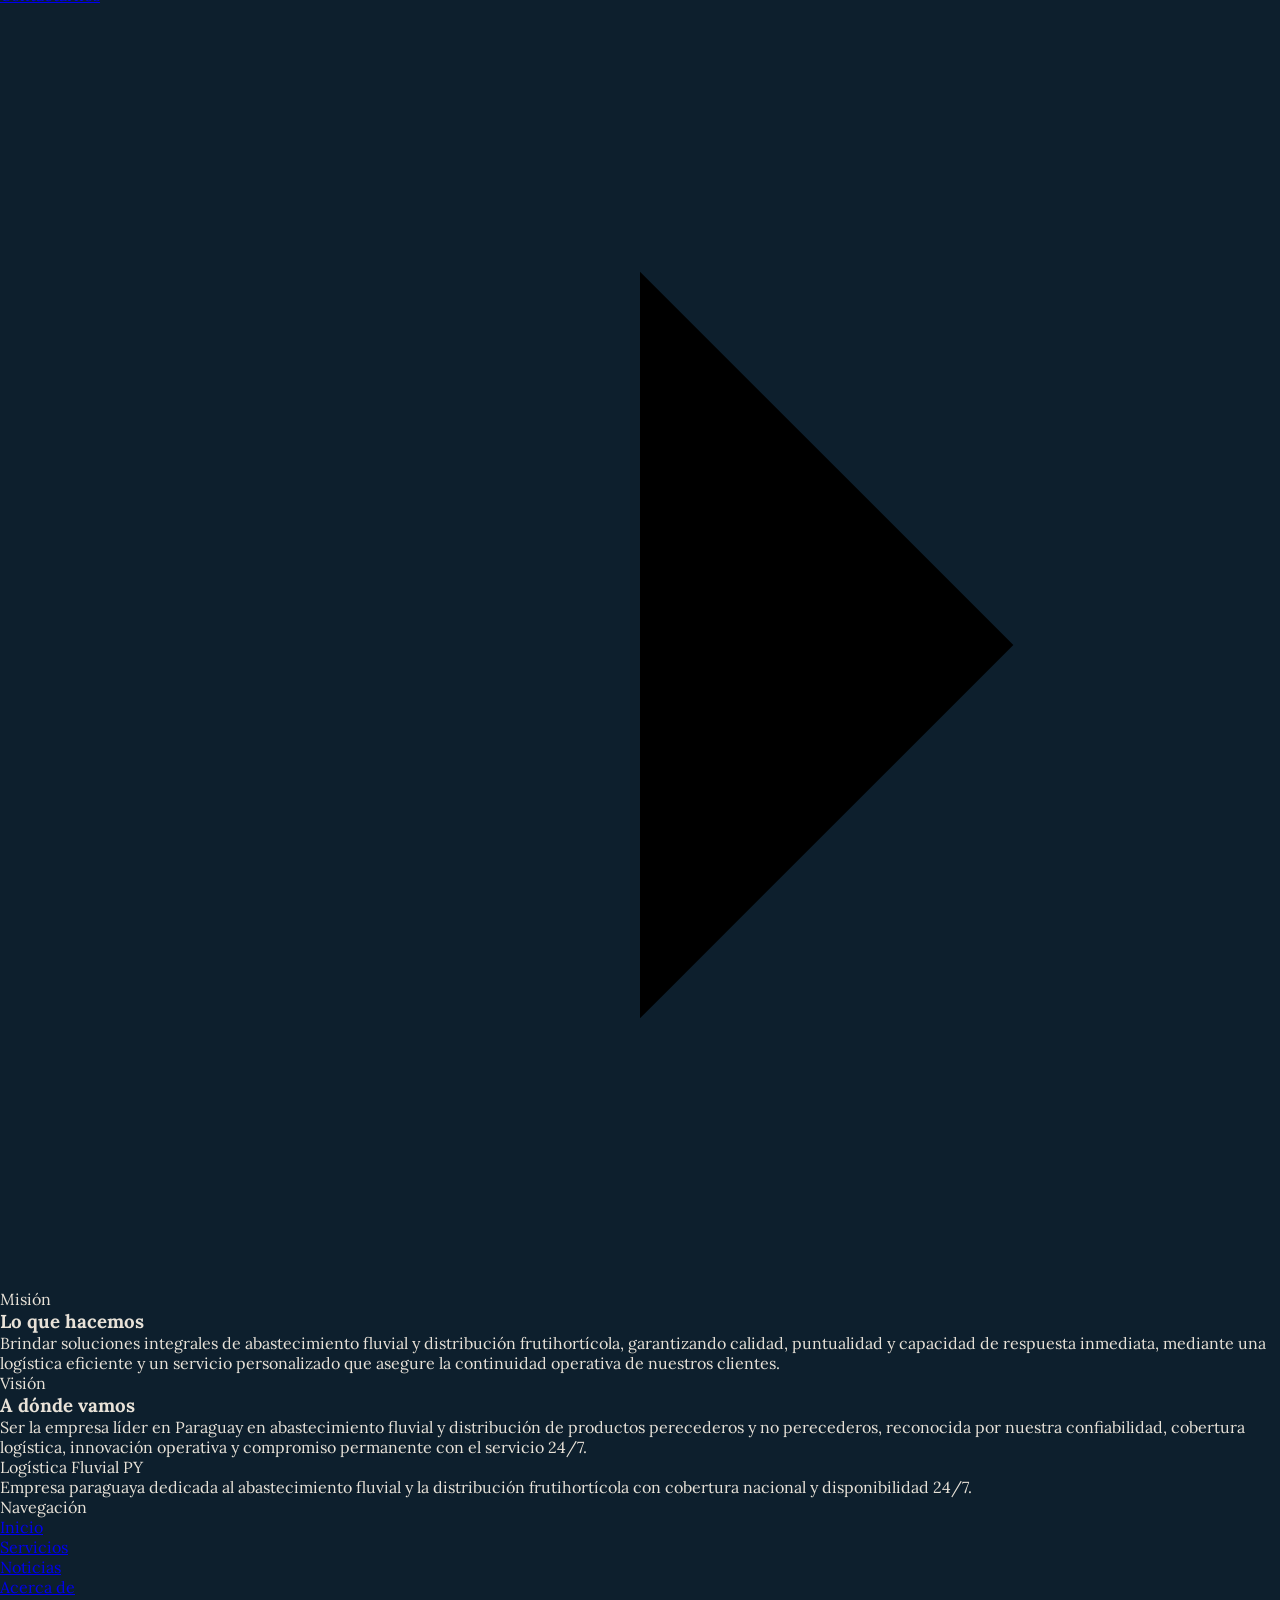
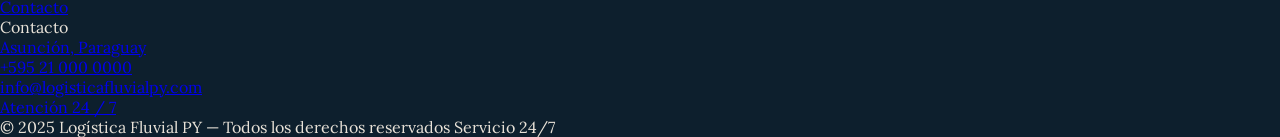
==== commit f1c5f95d: "hicimos unos cambios relevantes en info y creamos bien el assets" ====
--- a/index.html
+++ b/index.html
@@ -5,587 +5,48 @@
   <meta name="viewport" content="width=device-width, initial-scale=1.0" />
   <title>Logística Fluvial PY</title>
   <link href="https://fonts.googleapis.com/css2?family=Barlow+Condensed:wght@400;600;700&family=Lora:ital,wght@0,400;0,600;1,400&display=swap" rel="stylesheet" />
-  <style>
-    *, *::before, *::after { box-sizing: border-box; margin: 0; padding: 0; }
-
-    :root {
-      --navy:    #0d1f2d;
-      --navy2:   #162840;
-      --navy3:   #1e3a52;
-      --gold:    #c9922a;
-      --gold2:   #e8a83a;
-      --cream:   #f5f0e8;
-      --text:    #e8e2d8;
-      --muted:   #8fa3b1;
-      --white:   #ffffff;
-    }
-
-    html { scroll-behavior: smooth; }
-
-    body {
-      font-family: 'Lora', Georgia, serif;
-      background: var(--navy);
-      color: var(--text);
-      min-height: 100vh;
-    }
-
-    /* ── NAV ── */
-    nav {
-      position: fixed;
-      top: 0; left: 0; right: 0;
-      z-index: 100;
-      background: rgba(13, 31, 45, 0.96);
-      border-bottom: 1px solid rgba(201, 146, 42, 0.25);
-      backdrop-filter: blur(8px);
-    }
-
-    .nav-inner {
-      max-width: 1100px;
-      margin: 0 auto;
-      padding: 0 2rem;
-      display: flex;
-      align-items: center;
-      justify-content: space-between;
-      height: 62px;
-    }
-
-    .nav-logo {
-      display: flex;
-      align-items: center;
-      gap: 10px;
-      text-decoration: none;
-    }
-
-    .nav-logo-icon {
-      width: 32px; height: 32px;
-    }
-
-    .nav-logo-text {
-      font-family: 'Barlow Condensed', sans-serif;
-      font-weight: 700;
-      font-size: 1.15rem;
-      letter-spacing: 0.04em;
-      color: var(--gold2);
-      text-transform: uppercase;
-      line-height: 1.1;
-    }
-
-    .nav-logo-text span {
-      display: block;
-      font-size: 0.65rem;
-      font-weight: 400;
-      letter-spacing: 0.12em;
-      color: var(--muted);
-      text-transform: uppercase;
-    }
-
-    .nav-links {
-      display: flex;
-      list-style: none;
-      gap: 0.25rem;
-    }
-
-    .nav-links a {
-      font-family: 'Barlow Condensed', sans-serif;
-      font-size: 0.85rem;
-      font-weight: 600;
-      letter-spacing: 0.08em;
-      text-transform: uppercase;
-      color: var(--muted);
-      text-decoration: none;
-      padding: 6px 12px;
-      border-radius: 4px;
-      transition: color 0.2s, background 0.2s;
-    }
-
-    .nav-links a:hover,
-    .nav-links a.active {
-      color: var(--gold2);
-      background: rgba(201, 146, 42, 0.1);
-    }
-
-    .nav-contact-btn {
-      font-family: 'Barlow Condensed', sans-serif;
-      font-size: 0.85rem;
-      font-weight: 600;
-      letter-spacing: 0.08em;
-      text-transform: uppercase;
-      color: var(--navy) !important;
-      background: var(--gold) !important;
-      padding: 7px 18px !important;
-      border-radius: 4px;
-      transition: background 0.2s !important;
-    }
-
-    .nav-contact-btn:hover {
-      background: var(--gold2) !important;
-    }
-
-    /* ── HERO ── */
-    .hero {
-      min-height: 100vh;
-      display: flex;
-      align-items: center;
-      justify-content: center;
-      position: relative;
-      overflow: hidden;
-      padding-top: 62px;
-    }
-
-    .hero-bg {
-      position: absolute;
-      inset: 0;
-      background:
-        radial-gradient(ellipse 80% 60% at 60% 40%, rgba(22, 40, 64, 0.9) 0%, transparent 70%),
-        radial-gradient(ellipse 50% 50% at 10% 80%, rgba(201, 146, 42, 0.08) 0%, transparent 60%),
-        linear-gradient(160deg, #0d1f2d 0%, #162840 50%, #0d2035 100%);
-    }
-
-    /* wave lines decoration */
-    .hero-waves {
-      position: absolute;
-      bottom: 0; left: 0; right: 0;
-      height: 120px;
-      overflow: hidden;
-    }
-
-    .hero-waves svg { width: 100%; height: 100%; }
-
-    .hero-grid-lines {
-      position: absolute;
-      inset: 0;
-      background-image:
-        linear-gradient(rgba(201,146,42,0.04) 1px, transparent 1px),
-        linear-gradient(90deg, rgba(201,146,42,0.04) 1px, transparent 1px);
-      background-size: 60px 60px;
-    }
-
-    .hero-content {
-      position: relative;
-      z-index: 2;
-      text-align: center;
-      padding: 2rem;
-      max-width: 760px;
-      animation: fadeUp 0.9s ease both;
-    }
-
-    @keyframes fadeUp {
-      from { opacity: 0; transform: translateY(30px); }
-      to   { opacity: 1; transform: translateY(0); }
-    }
-
-    .hero-eyebrow {
-      font-family: 'Barlow Condensed', sans-serif;
-      font-size: 0.78rem;
-      font-weight: 600;
-      letter-spacing: 0.22em;
-      text-transform: uppercase;
-      color: var(--gold);
-      margin-bottom: 1.2rem;
-      display: flex;
-      align-items: center;
-      justify-content: center;
-      gap: 12px;
-    }
-
-    .hero-eyebrow::before,
-    .hero-eyebrow::after {
-      content: '';
-      display: block;
-      width: 40px;
-      height: 1px;
-      background: var(--gold);
-      opacity: 0.5;
-    }
-
-    .hero-title {
-      font-family: 'Barlow Condensed', sans-serif;
-      font-size: clamp(2.8rem, 7vw, 5rem);
-      font-weight: 700;
-      line-height: 1;
-      letter-spacing: 0.02em;
-      text-transform: uppercase;
-      color: var(--white);
-      margin-bottom: 0.4rem;
-    }
-
-    .hero-title .accent { color: var(--gold2); }
-
-    .hero-subtitle {
-      font-family: 'Lora', serif;
-      font-style: italic;
-      font-size: clamp(1rem, 2.5vw, 1.25rem);
-      color: var(--muted);
-      margin-bottom: 2.5rem;
-      letter-spacing: 0.02em;
-    }
-
-    .hero-desc {
-      font-size: 1rem;
-      color: var(--text);
-      line-height: 1.75;
-      max-width: 560px;
-      margin: 0 auto 2.5rem;
-      opacity: 0.85;
-    }
-
-    .hero-btns {
-      display: flex;
-      gap: 1rem;
-      justify-content: center;
-      flex-wrap: wrap;
-    }
-
-    .btn-primary {
-      font-family: 'Barlow Condensed', sans-serif;
-      font-weight: 700;
-      font-size: 0.9rem;
-      letter-spacing: 0.1em;
-      text-transform: uppercase;
-      text-decoration: none;
-      padding: 14px 32px;
-      background: var(--gold);
-      color: var(--navy);
-      border-radius: 3px;
-      transition: background 0.2s, transform 0.15s;
-      border: none;
-      cursor: pointer;
-    }
-
-    .btn-primary:hover { background: var(--gold2); transform: translateY(-1px); }
-
-    .btn-outline {
-      font-family: 'Barlow Condensed', sans-serif;
-      font-weight: 700;
-      font-size: 0.9rem;
-      letter-spacing: 0.1em;
-      text-transform: uppercase;
-      text-decoration: none;
-      padding: 13px 32px;
-      background: transparent;
-      color: var(--gold2);
-      border: 1.5px solid rgba(201,146,42,0.5);
-      border-radius: 3px;
-      transition: border-color 0.2s, color 0.2s;
-    }
-
-    .btn-outline:hover { border-color: var(--gold2); color: var(--white); }
-
-    .hero-stats {
-      display: flex;
-      gap: 2.5rem;
-      justify-content: center;
-      margin-top: 3.5rem;
-      padding-top: 2.5rem;
-      border-top: 1px solid rgba(201,146,42,0.15);
-      animation: fadeUp 1s 0.3s ease both;
-    }
-
-    .stat-item { text-align: center; }
-
-    .stat-num {
-      font-family: 'Barlow Condensed', sans-serif;
-      font-size: 2rem;
-      font-weight: 700;
-      color: var(--gold2);
-      line-height: 1;
-    }
-
-    .stat-label {
-      font-size: 0.72rem;
-      font-family: 'Barlow Condensed', sans-serif;
-      letter-spacing: 0.1em;
-      text-transform: uppercase;
-      color: var(--muted);
-      margin-top: 4px;
-    }
-
-    /* ── SECCIONES PREVIEW ── */
-    .sections-preview {
-      background: var(--navy2);
-      padding: 80px 2rem;
-    }
-
-    .section-header {
-      text-align: center;
-      max-width: 600px;
-      margin: 0 auto 3rem;
-    }
-
-    .section-tag {
-      font-family: 'Barlow Condensed', sans-serif;
-      font-size: 0.72rem;
-      font-weight: 600;
-      letter-spacing: 0.2em;
-      text-transform: uppercase;
-      color: var(--gold);
-      margin-bottom: 0.75rem;
-    }
-
-    .section-title {
-      font-family: 'Barlow Condensed', sans-serif;
-      font-size: 2.2rem;
-      font-weight: 700;
-      text-transform: uppercase;
-      letter-spacing: 0.04em;
-      color: var(--white);
-      line-height: 1.1;
-    }
-
-    .cards-grid {
-      display: grid;
-      grid-template-columns: repeat(auto-fit, minmax(280px, 1fr));
-      gap: 1.25rem;
-      max-width: 1100px;
-      margin: 0 auto;
-    }
-
-    .card {
-      background: var(--navy3);
-      border: 1px solid rgba(201,146,42,0.12);
-      border-radius: 6px;
-      padding: 2rem 1.75rem;
-      text-decoration: none;
-      color: inherit;
-      display: block;
-      transition: border-color 0.25s, transform 0.2s, background 0.2s;
-      position: relative;
-      overflow: hidden;
-    }
-
-    .card::before {
-      content: '';
-      position: absolute;
-      top: 0; left: 0; right: 0;
-      height: 3px;
-      background: var(--gold);
-      transform: scaleX(0);
-      transform-origin: left;
-      transition: transform 0.3s ease;
-    }
-
-    .card:hover {
-      border-color: rgba(201,146,42,0.4);
-      transform: translateY(-3px);
-      background: #233d57;
-    }
-
-    .card:hover::before { transform: scaleX(1); }
-
-    .card-icon {
-      width: 44px; height: 44px;
-      background: rgba(201,146,42,0.12);
-      border-radius: 8px;
-      display: flex;
-      align-items: center;
-      justify-content: center;
-      margin-bottom: 1.25rem;
-    }
-
-    .card-icon svg { width: 22px; height: 22px; stroke: var(--gold2); fill: none; stroke-width: 1.8; }
-
-    .card-title {
-      font-family: 'Barlow Condensed', sans-serif;
-      font-size: 1.2rem;
-      font-weight: 700;
-      letter-spacing: 0.06em;
-      text-transform: uppercase;
-      color: var(--white);
-      margin-bottom: 0.6rem;
-    }
-
-    .card-desc {
-      font-size: 0.9rem;
-      color: var(--muted);
-      line-height: 1.65;
-    }
-
-    .card-link {
-      display: inline-flex;
-      align-items: center;
-      gap: 6px;
-      margin-top: 1.25rem;
-      font-family: 'Barlow Condensed', sans-serif;
-      font-size: 0.8rem;
-      font-weight: 600;
-      letter-spacing: 0.1em;
-      text-transform: uppercase;
-      color: var(--gold);
-    }
-
-    .card-link svg { width: 14px; height: 14px; stroke: var(--gold); fill: none; stroke-width: 2; transition: transform 0.2s; }
-
-    .card:hover .card-link svg { transform: translateX(4px); }
-
-    /* ── MISIÓN / VISIÓN STRIP ── */
-    .mv-strip {
-      background: var(--navy);
-      padding: 80px 2rem;
-      border-top: 1px solid rgba(201,146,42,0.1);
-    }
-
-    .mv-inner {
-      max-width: 1100px;
-      margin: 0 auto;
-      display: grid;
-      grid-template-columns: 1fr 1fr;
-      gap: 3rem;
-    }
-
-    @media (max-width: 680px) { .mv-inner { grid-template-columns: 1fr; } }
-
-    .mv-block { }
-
-    .mv-label {
-      font-family: 'Barlow Condensed', sans-serif;
-      font-size: 0.7rem;
-      font-weight: 600;
-      letter-spacing: 0.2em;
-      text-transform: uppercase;
-      color: var(--gold);
-      margin-bottom: 0.5rem;
-    }
-
-    .mv-heading {
-      font-family: 'Barlow Condensed', sans-serif;
-      font-size: 1.8rem;
-      font-weight: 700;
-      text-transform: uppercase;
-      letter-spacing: 0.04em;
-      color: var(--white);
-      margin-bottom: 1rem;
-      padding-bottom: 0.75rem;
-      border-bottom: 1px solid rgba(201,146,42,0.2);
-    }
-
-    .mv-text {
-      font-size: 0.95rem;
-      color: var(--muted);
-      line-height: 1.8;
-    }
-
-    /* ── FOOTER ── */
-    footer {
-      background: #070f16;
-      border-top: 1px solid rgba(201,146,42,0.15);
-      padding: 3rem 2rem 1.5rem;
-    }
-
-    .footer-inner {
-      max-width: 1100px;
-      margin: 0 auto;
-    }
-
-    .footer-top {
-      display: grid;
-      grid-template-columns: 2fr 1fr 1fr;
-      gap: 3rem;
-      margin-bottom: 2.5rem;
-    }
-
-    @media (max-width: 700px) { .footer-top { grid-template-columns: 1fr; gap: 2rem; } }
-
-    .footer-brand-name {
-      font-family: 'Barlow Condensed', sans-serif;
-      font-size: 1.25rem;
-      font-weight: 700;
-      letter-spacing: 0.06em;
-      text-transform: uppercase;
-      color: var(--gold2);
-      margin-bottom: 0.75rem;
-    }
-
-    .footer-brand-desc {
-      font-size: 0.88rem;
-      color: var(--muted);
-      line-height: 1.7;
-      max-width: 280px;
-    }
-
-    .footer-col-title {
-      font-family: 'Barlow Condensed', sans-serif;
-      font-size: 0.75rem;
-      font-weight: 600;
-      letter-spacing: 0.18em;
-      text-transform: uppercase;
-      color: var(--gold);
-      margin-bottom: 1rem;
-    }
-
-    .footer-links {
-      list-style: none;
-      display: flex;
-      flex-direction: column;
-      gap: 0.5rem;
-    }
-
-    .footer-links a {
-      font-size: 0.88rem;
-      color: var(--muted);
-      text-decoration: none;
-      transition: color 0.2s;
-    }
-
-    .footer-links a:hover { color: var(--gold2); }
-
-    .footer-divider {
-      height: 1px;
-      background: rgba(201,146,42,0.1);
-      margin-bottom: 1.5rem;
-    }
-
-    .footer-bottom {
-      display: flex;
-      justify-content: space-between;
-      align-items: center;
-      flex-wrap: wrap;
-      gap: 0.5rem;
-    }
-
-    .footer-copy {
-      font-size: 0.78rem;
-      color: rgba(143, 163, 177, 0.6);
-      font-family: 'Barlow Condensed', sans-serif;
-      letter-spacing: 0.05em;
-    }
-
-    .footer-badge {
-      font-family: 'Barlow Condensed', sans-serif;
-      font-size: 0.72rem;
-      font-weight: 600;
-      letter-spacing: 0.12em;
-      text-transform: uppercase;
-      color: var(--gold);
-      background: rgba(201,146,42,0.1);
-      border: 1px solid rgba(201,146,42,0.2);
-      padding: 4px 12px;
-      border-radius: 2px;
-    }
-  </style>
+  <link rel="stylesheet" href="assets/css/style.css" />
 </head>
-<body>
+<body class="page-home">
 
 <!-- ══════════ NAV ══════════ -->
 <nav>
   <div class="nav-inner">
     <a href="index.html" class="nav-logo">
-      <!-- Anchor/boat icon -->
-      <svg class="nav-logo-icon" viewBox="0 0 32 32" fill="none" xmlns="http://www.w3.org/2000/svg">
-        <circle cx="16" cy="16" r="15" stroke="#c9922a" stroke-width="1.2" fill="none"/>
-        <path d="M16 7v18M10 25c0 0 2-4 6-4s6 4 6 4" stroke="#c9922a" stroke-width="1.5" stroke-linecap="round"/>
-        <path d="M11 12h10" stroke="#e8a83a" stroke-width="1.5" stroke-linecap="round"/>
-        <circle cx="16" cy="8" r="1.5" fill="#e8a83a"/>
+      <!-- Logo La Chacra S.A. recreado en SVG -->
+      <svg class="nav-logo-icon" viewBox="0 0 100 110" fill="none" xmlns="http://www.w3.org/2000/svg">
+        <!-- Sol -->
+        <circle cx="50" cy="40" r="22" fill="#f5c200"/>
+        <!-- Rayos -->
+        <line x1="50" y1="6" x2="50" y2="1" stroke="#f5c200" stroke-width="4" stroke-linecap="round"/>
+        <line x1="74" y1="16" x2="77" y2="12" stroke="#f5c200" stroke-width="4" stroke-linecap="round"/>
+        <line x1="84" y1="40" x2="89" y2="40" stroke="#f5c200" stroke-width="4" stroke-linecap="round"/>
+        <line x1="74" y1="64" x2="77" y2="68" stroke="#f5c200" stroke-width="4" stroke-linecap="round"/>
+        <line x1="26" y1="16" x2="23" y2="12" stroke="#f5c200" stroke-width="4" stroke-linecap="round"/>
+        <line x1="16" y1="40" x2="11" y2="40" stroke="#f5c200" stroke-width="4" stroke-linecap="round"/>
+        <line x1="26" y1="64" x2="23" y2="68" stroke="#f5c200" stroke-width="4" stroke-linecap="round"/>
+        <!-- Barco casco -->
+        <path d="M18 55 Q50 50 82 55 L74 70 H26 Z" fill="#1a3a5c"/>
+        <!-- Cabina barco -->
+        <rect x="36" y="44" width="28" height="13" rx="2" fill="#1a3a5c"/>
+        <!-- Ventanas -->
+        <rect x="40" y="47" width="5" height="7" rx="1" fill="#f5c200" opacity="0.5"/>
+        <rect x="55" y="47" width="5" height="7" rx="1" fill="#f5c200" opacity="0.5"/>
+        <!-- Chimenea -->
+        <rect x="47" y="36" width="6" height="10" rx="1" fill="#1a3a5c"/>
+        <!-- Olas -->
+        <path d="M5 80 Q17 74 29 80 Q41 86 53 80 Q65 74 77 80 Q89 86 95 80" stroke="#2e7ab5" stroke-width="4.5" stroke-linecap="round" fill="none"/>
+        <path d="M10 92 Q22 86 34 92 Q46 98 58 92 Q70 86 82 92 Q88 95 93 92" stroke="#2e7ab5" stroke-width="3.5" stroke-linecap="round" fill="none" opacity="0.65"/>
       </svg>
       <div class="nav-logo-text">
-        Logística Fluvial
-        <span>Paraguay · 24/7</span>
+        La Chacra S.A.
+        <span>Agro Comercial · 24/7</span>
       </div>
     </a>
 
     <ul class="nav-links">
       <li><a href="index.html" class="active">Inicio</a></li>
       <li><a href="servicios.html">Servicios</a></li>
-      <li><a href="productos.html">Productos</a></li>
       <li><a href="noticias.html">Noticias</a></li>
       <li><a href="acercade.html">Acerca de</a></li>
       <li><a href="contacto.html" class="nav-contact-btn">Contacto</a></li>
@@ -610,7 +71,7 @@
     </p>
     <div class="hero-btns">
       <a href="servicios.html" class="btn-primary">Ver Servicios</a>
-      <a href="contacto.html" class="btn-outline">Contactarnos</a>
+      <a href="contacto.html" class="btn-outline">Contactanos</a>
     </div>
 
     <div class="hero-stats">
@@ -666,22 +127,7 @@
       </div>
     </a>
 
-    <!-- Productos -->
-    <a href="productos.html" class="card">
-      <div class="card-icon">
-        <svg viewBox="0 0 24 24" stroke-linecap="round" stroke-linejoin="round">
-          <path d="M12 2L2 7l10 5 10-5-10-5z"/>
-          <path d="M2 17l10 5 10-5"/>
-          <path d="M2 12l10 5 10-5"/>
-        </svg>
-      </div>
-      <div class="card-title">Productos</div>
-      <p class="card-desc">Catálogo completo de frutas, verduras y productos no perecederos disponibles para distribución inmediata.</p>
-      <div class="card-link">
-        Ver catálogo
-        <svg viewBox="0 0 24 24" stroke-linecap="round" stroke-linejoin="round"><path d="M5 12h14M12 5l7 7-7 7"/></svg>
-      </div>
-    </a>
+  
 
     <!-- Noticias -->
     <a href="noticias.html" class="card">
@@ -777,7 +223,6 @@
         <ul class="footer-links">
           <li><a href="index.html">Inicio</a></li>
           <li><a href="servicios.html">Servicios</a></li>
-          <li><a href="productos.html">Productos</a></li>
           <li><a href="noticias.html">Noticias</a></li>
           <li><a href="acercade.html">Acerca de</a></li>
           <li><a href="contacto.html">Contacto</a></li>
--- a/assets/css/style.css
+++ b/assets/css/style.css
@@ -0,0 +1,12 @@
+/* Estilos compartidos - Logística Fluvial PY */
+:root {
+  --navy:  #0d1f2d;
+  --gold:  #c9922a;
+  --gold2: #e8a83a;
+  --muted: #8fa3b1;
+  --text:  #e8e2d8;
+  --white: #ffffff;
+}
+
+* { box-sizing: border-box; margin: 0; padding: 0; }
+body { font-family: 'Lora', Georgia, serif; background: var(--navy); color: var(--text); }
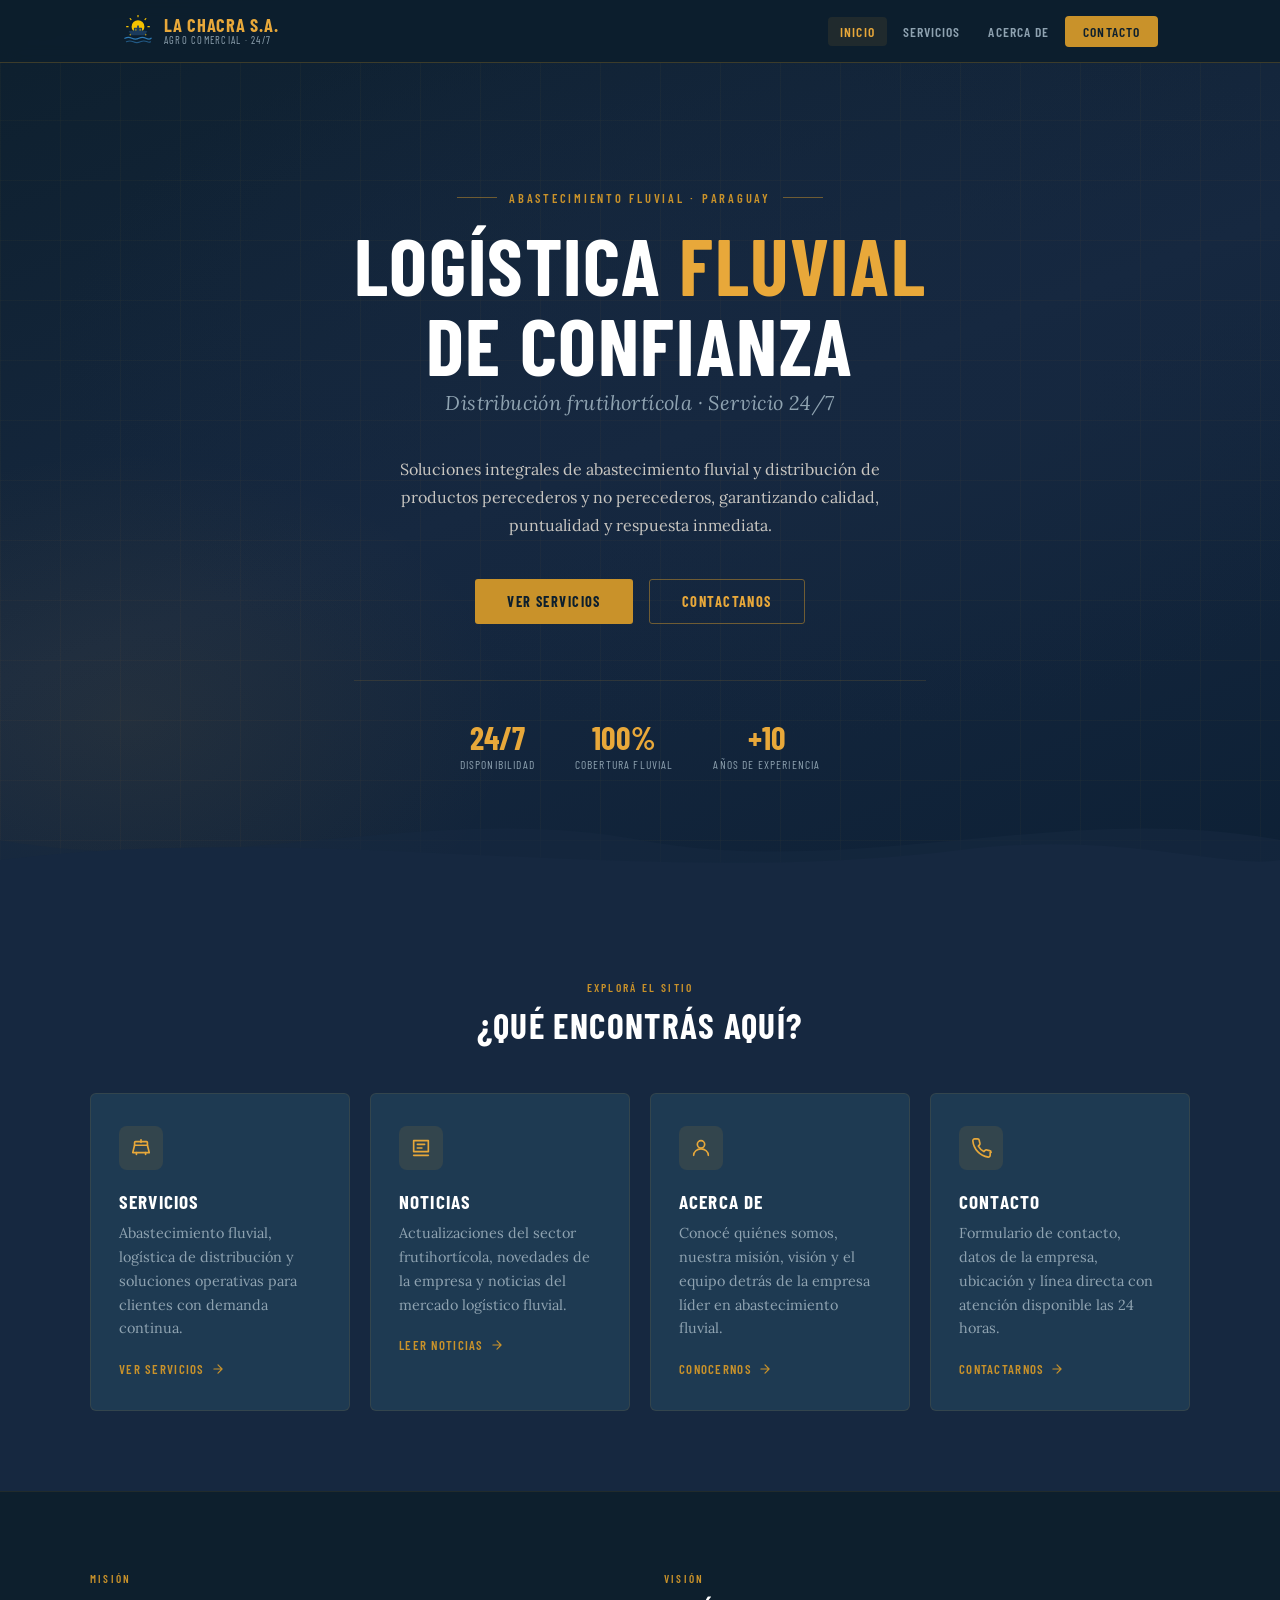
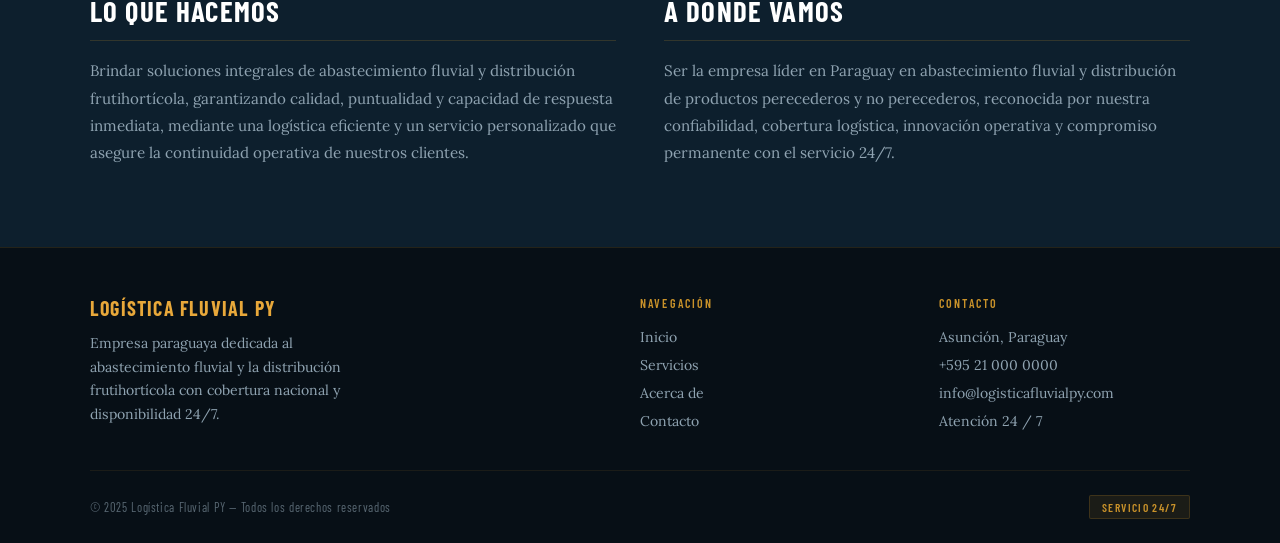
==== commit 121c3b9c: "quitamos la parte de noticias, el cliente lo solicito" ====
--- a/index.html
+++ b/index.html
@@ -47,7 +47,6 @@
     <ul class="nav-links">
       <li><a href="index.html" class="active">Inicio</a></li>
       <li><a href="servicios.html">Servicios</a></li>
-      <li><a href="noticias.html">Noticias</a></li>
       <li><a href="acercade.html">Acerca de</a></li>
       <li><a href="contacto.html" class="nav-contact-btn">Contacto</a></li>
     </ul>
@@ -223,7 +222,6 @@
         <ul class="footer-links">
           <li><a href="index.html">Inicio</a></li>
           <li><a href="servicios.html">Servicios</a></li>
-          <li><a href="noticias.html">Noticias</a></li>
           <li><a href="acercade.html">Acerca de</a></li>
           <li><a href="contacto.html">Contacto</a></li>
         </ul>
--- a/assets/css/style.css
+++ b/assets/css/style.css
@@ -1,12 +1,2026 @@
-/* Estilos compartidos - Logística Fluvial PY */
+/* ============================================================
+   Logística Fluvial PY — Hoja de estilos unificada
+   ------------------------------------------------------------
+   ÍNDICE
+   1. Variables y reset           (compartido)
+   2. Base / tipografía           (compartido)
+   3. Navegación                  (compartido)
+   4. Footer                      (compartido)
+   5. Botones                     (compartido)
+   6. Page header (subpáginas)    (compartido: contacto, noticias, servicios, acercade)
+   7. Página: Inicio              (.page-home)
+   8. Página: Servicios           (.page-servicios)
+   9. Página: Acerca de           (.page-acercade)
+  10. Página: Noticias            (.page-noticias)
+  11. Página: Contacto            (.page-contacto)
+   ============================================================ */
+
+
+/* ============================================================
+   1. VARIABLES Y RESET
+   ============================================================ */
 :root {
-  --navy:  #0d1f2d;
-  --gold:  #c9922a;
-  --gold2: #e8a83a;
-  --muted: #8fa3b1;
-  --text:  #e8e2d8;
-  --white: #ffffff;
-}
-
-* { box-sizing: border-box; margin: 0; padding: 0; }
-body { font-family: 'Lora', Georgia, serif; background: var(--navy); color: var(--text); }
+  --navy:    #0d1f2d;
+  --navy2:   #162840;
+  --navy3:   #1e3a52;
+  --gold:    #c9922a;
+  --gold2:   #e8a83a;
+  --cream:   #f5f0e8;
+  --text:    #e8e2d8;
+  --muted:   #8fa3b1;
+  --white:   #ffffff;
+}
+
+*, *::before, *::after {
+  box-sizing: border-box;
+  margin: 0;
+  padding: 0;
+}
+
+
+/* ============================================================
+   2. BASE / TIPOGRAFÍA
+   ============================================================ */
+html { scroll-behavior: smooth; }
+
+body {
+  font-family: 'Lora', Georgia, serif;
+  background: var(--navy);
+  color: var(--text);
+  min-height: 100vh;
+}
+
+
+/* ============================================================
+   3. NAVEGACIÓN (compartida en todas las páginas)
+   ============================================================ */
+nav {
+  position: fixed;
+  top: 0; left: 0; right: 0;
+  z-index: 100;
+  background: rgba(13, 31, 45, 0.96);
+  border-bottom: 1px solid rgba(201, 146, 42, 0.25);
+  backdrop-filter: blur(8px);
+}
+
+.nav-inner {
+  max-width: 1100px;
+  margin: 0 auto;
+  padding: 0 2rem;
+  display: flex;
+  align-items: center;
+  justify-content: space-between;
+  height: 62px;
+}
+
+.nav-logo {
+  display: flex;
+  align-items: center;
+  gap: 10px;
+  text-decoration: none;
+}
+
+.nav-logo-icon { width: 32px; height: 32px; }
+
+.nav-logo-text {
+  font-family: 'Barlow Condensed', sans-serif;
+  font-weight: 700;
+  font-size: 1.15rem;
+  letter-spacing: 0.04em;
+  color: var(--gold2);
+  text-transform: uppercase;
+  line-height: 1.1;
+}
+
+.nav-logo-text span {
+  display: block;
+  font-size: 0.65rem;
+  font-weight: 400;
+  letter-spacing: 0.12em;
+  color: var(--muted);
+  text-transform: uppercase;
+}
+
+.nav-links {
+  display: flex;
+  list-style: none;
+  gap: 0.25rem;
+}
+
+.nav-links a {
+  font-family: 'Barlow Condensed', sans-serif;
+  font-size: 0.85rem;
+  font-weight: 600;
+  letter-spacing: 0.08em;
+  text-transform: uppercase;
+  color: var(--muted);
+  text-decoration: none;
+  padding: 6px 12px;
+  border-radius: 4px;
+  transition: color 0.2s, background 0.2s;
+}
+
+.nav-links a:hover,
+.nav-links a.active {
+  color: var(--gold2);
+  background: rgba(201, 146, 42, 0.1);
+}
+
+.nav-contact-btn {
+  color: var(--navy) !important;
+  background: var(--gold) !important;
+  padding: 7px 18px !important;
+  border-radius: 4px;
+  transition: background 0.2s !important;
+}
+
+.nav-contact-btn:hover,
+.nav-contact-btn.active {
+  background: var(--gold2) !important;
+  color: var(--navy) !important;
+}
+
+
+/* ============================================================
+   4. FOOTER (compartido en todas las páginas)
+   ============================================================ */
+footer {
+  background: #070f16;
+  border-top: 1px solid rgba(201, 146, 42, 0.15);
+  padding: 3rem 2rem 1.5rem;
+}
+
+.footer-inner { max-width: 1100px; margin: 0 auto; }
+
+.footer-top {
+  display: grid;
+  grid-template-columns: 2fr 1fr 1fr;
+  gap: 3rem;
+  margin-bottom: 2.5rem;
+}
+
+.footer-brand-name {
+  font-family: 'Barlow Condensed', sans-serif;
+  font-size: 1.25rem;
+  font-weight: 700;
+  letter-spacing: 0.06em;
+  text-transform: uppercase;
+  color: var(--gold2);
+  margin-bottom: 0.75rem;
+}
+
+.footer-brand-sub {
+  font-family: 'Barlow Condensed', sans-serif;
+  font-size: 0.7rem;
+  letter-spacing: 0.12em;
+  text-transform: uppercase;
+  color: var(--muted);
+  margin-bottom: 0.75rem;
+}
+
+.footer-brand-desc {
+  font-size: 0.88rem;
+  color: var(--muted);
+  line-height: 1.7;
+  max-width: 280px;
+}
+
+.footer-col-title {
+  font-family: 'Barlow Condensed', sans-serif;
+  font-size: 0.75rem;
+  font-weight: 600;
+  letter-spacing: 0.18em;
+  text-transform: uppercase;
+  color: var(--gold);
+  margin-bottom: 1rem;
+}
+
+.footer-links {
+  list-style: none;
+  display: flex;
+  flex-direction: column;
+  gap: 0.5rem;
+}
+
+.footer-links a {
+  font-size: 0.88rem;
+  color: var(--muted);
+  text-decoration: none;
+  transition: color 0.2s;
+}
+
+.footer-links a:hover { color: var(--gold2); }
+
+.footer-divider {
+  height: 1px;
+  background: rgba(201, 146, 42, 0.1);
+  margin-bottom: 1.5rem;
+}
+
+.footer-bottom {
+  display: flex;
+  justify-content: space-between;
+  align-items: center;
+  flex-wrap: wrap;
+  gap: 0.5rem;
+}
+
+.footer-copy {
+  font-size: 0.78rem;
+  color: rgba(143, 163, 177, 0.6);
+  font-family: 'Barlow Condensed', sans-serif;
+  letter-spacing: 0.05em;
+}
+
+.footer-badge {
+  font-family: 'Barlow Condensed', sans-serif;
+  font-size: 0.72rem;
+  font-weight: 600;
+  letter-spacing: 0.12em;
+  text-transform: uppercase;
+  color: var(--gold);
+  background: rgba(201, 146, 42, 0.1);
+  border: 1px solid rgba(201, 146, 42, 0.2);
+  padding: 4px 12px;
+  border-radius: 2px;
+}
+
+@media (max-width: 700px) {
+  .footer-top { grid-template-columns: 1fr; gap: 2rem; }
+}
+
+
+/* ============================================================
+   5. BOTONES (compartidos)
+   ============================================================ */
+.btn-primary {
+  font-family: 'Barlow Condensed', sans-serif;
+  font-weight: 700;
+  font-size: 0.9rem;
+  letter-spacing: 0.1em;
+  text-transform: uppercase;
+  text-decoration: none;
+  display: inline-block;
+  padding: 14px 32px;
+  background: var(--gold);
+  color: var(--navy);
+  border: none;
+  border-radius: 3px;
+  cursor: pointer;
+  transition: background 0.2s, transform 0.15s;
+}
+
+.btn-primary:hover {
+  background: var(--gold2);
+  transform: translateY(-1px);
+}
+
+.btn-outline {
+  font-family: 'Barlow Condensed', sans-serif;
+  font-weight: 700;
+  font-size: 0.9rem;
+  letter-spacing: 0.1em;
+  text-transform: uppercase;
+  text-decoration: none;
+  display: inline-block;
+  padding: 13px 32px;
+  background: transparent;
+  color: var(--gold2);
+  border: 1.5px solid rgba(201, 146, 42, 0.5);
+  border-radius: 3px;
+  cursor: pointer;
+  transition: border-color 0.2s, color 0.2s;
+}
+
+.btn-outline:hover {
+  border-color: var(--gold2);
+  color: var(--white);
+}
+
+
+/* ============================================================
+   6. PAGE HEADER (encabezado de subpáginas)
+   Usado por: contacto, noticias, servicios, acercade
+   ============================================================ */
+.page-header {
+  padding: 140px 2rem 70px;
+  text-align: center;
+  position: relative;
+  overflow: hidden;
+  background:
+    radial-gradient(ellipse 80% 60% at 60% 40%, rgba(22, 40, 64, 0.9) 0%, transparent 70%),
+    radial-gradient(ellipse 50% 50% at 10% 80%, rgba(201, 146, 42, 0.08) 0%, transparent 60%),
+    linear-gradient(160deg, #0d1f2d 0%, #162840 50%, #0d2035 100%);
+}
+
+.page-header-grid {
+  position: absolute;
+  inset: 0;
+  background-image:
+    linear-gradient(rgba(201, 146, 42, 0.04) 1px, transparent 1px),
+    linear-gradient(90deg, rgba(201, 146, 42, 0.04) 1px, transparent 1px);
+  background-size: 60px 60px;
+}
+
+.page-header-content {
+  position: relative;
+  z-index: 2;
+  max-width: 760px;
+  margin: 0 auto;
+}
+
+.page-eyebrow {
+  font-family: 'Barlow Condensed', sans-serif;
+  font-size: 0.78rem;
+  font-weight: 600;
+  letter-spacing: 0.22em;
+  text-transform: uppercase;
+  color: var(--gold);
+  margin-bottom: 1rem;
+  display: flex;
+  align-items: center;
+  justify-content: center;
+  gap: 12px;
+}
+
+.page-eyebrow::before,
+.page-eyebrow::after {
+  content: '';
+  display: block;
+  width: 40px;
+  height: 1px;
+  background: var(--gold);
+  opacity: 0.5;
+}
+
+.page-title {
+  font-family: 'Barlow Condensed', sans-serif;
+  font-size: clamp(2.2rem, 5vw, 3.4rem);
+  font-weight: 700;
+  line-height: 1;
+  letter-spacing: 0.02em;
+  text-transform: uppercase;
+  color: var(--white);
+  margin-bottom: 0.6rem;
+}
+
+.page-title .accent { color: var(--gold2); }
+
+.page-subtitle {
+  font-style: italic;
+  font-size: 1.05rem;
+  color: var(--muted);
+}
+
+
+/* ============================================================
+   7. PÁGINA: INICIO  (body.page-home)
+   ============================================================ */
+
+/* ── Hero ── */
+.page-home .hero {
+  min-height: 100vh;
+  display: flex;
+  align-items: center;
+  justify-content: center;
+  position: relative;
+  overflow: hidden;
+  padding-top: 62px;
+}
+
+.page-home .hero-bg {
+  position: absolute;
+  inset: 0;
+  background:
+    radial-gradient(ellipse 80% 60% at 60% 40%, rgba(22, 40, 64, 0.9) 0%, transparent 70%),
+    radial-gradient(ellipse 50% 50% at 10% 80%, rgba(201, 146, 42, 0.08) 0%, transparent 60%),
+    linear-gradient(160deg, #0d1f2d 0%, #162840 50%, #0d2035 100%);
+}
+
+.page-home .hero-waves {
+  position: absolute;
+  bottom: 0; left: 0; right: 0;
+  height: 120px;
+  overflow: hidden;
+}
+
+.page-home .hero-waves svg { width: 100%; height: 100%; }
+
+.page-home .hero-grid-lines {
+  position: absolute;
+  inset: 0;
+  background-image:
+    linear-gradient(rgba(201, 146, 42, 0.04) 1px, transparent 1px),
+    linear-gradient(90deg, rgba(201, 146, 42, 0.04) 1px, transparent 1px);
+  background-size: 60px 60px;
+}
+
+.page-home .hero-content {
+  position: relative;
+  z-index: 2;
+  text-align: center;
+  padding: 2rem;
+  max-width: 760px;
+  animation: fadeUp 0.9s ease both;
+}
+
+@keyframes fadeUp {
+  from { opacity: 0; transform: translateY(30px); }
+  to   { opacity: 1; transform: translateY(0); }
+}
+
+.page-home .hero-eyebrow {
+  font-family: 'Barlow Condensed', sans-serif;
+  font-size: 0.78rem;
+  font-weight: 600;
+  letter-spacing: 0.22em;
+  text-transform: uppercase;
+  color: var(--gold);
+  margin-bottom: 1.2rem;
+  display: flex;
+  align-items: center;
+  justify-content: center;
+  gap: 12px;
+}
+
+.page-home .hero-eyebrow::before,
+.page-home .hero-eyebrow::after {
+  content: '';
+  display: block;
+  width: 40px;
+  height: 1px;
+  background: var(--gold);
+  opacity: 0.5;
+}
+
+.page-home .hero-title {
+  font-family: 'Barlow Condensed', sans-serif;
+  font-size: clamp(2.8rem, 7vw, 5rem);
+  font-weight: 700;
+  line-height: 1;
+  letter-spacing: 0.02em;
+  text-transform: uppercase;
+  color: var(--white);
+  margin-bottom: 0.4rem;
+}
+
+.page-home .hero-title .accent { color: var(--gold2); }
+
+.page-home .hero-subtitle {
+  font-family: 'Lora', serif;
+  font-style: italic;
+  font-size: clamp(1rem, 2.5vw, 1.25rem);
+  color: var(--muted);
+  margin-bottom: 2.5rem;
+  letter-spacing: 0.02em;
+}
+
+.page-home .hero-desc {
+  font-size: 1rem;
+  color: var(--text);
+  line-height: 1.75;
+  max-width: 560px;
+  margin: 0 auto 2.5rem;
+  opacity: 0.85;
+}
+
+.page-home .hero-btns {
+  display: flex;
+  gap: 1rem;
+  justify-content: center;
+  flex-wrap: wrap;
+}
+
+.page-home .hero-stats {
+  display: flex;
+  gap: 2.5rem;
+  justify-content: center;
+  margin-top: 3.5rem;
+  padding-top: 2.5rem;
+  border-top: 1px solid rgba(201, 146, 42, 0.15);
+  animation: fadeUp 1s 0.3s ease both;
+}
+
+.page-home .stat-item { text-align: center; }
+
+.page-home .stat-num {
+  font-family: 'Barlow Condensed', sans-serif;
+  font-size: 2rem;
+  font-weight: 700;
+  color: var(--gold2);
+  line-height: 1;
+}
+
+.page-home .stat-label {
+  font-size: 0.72rem;
+  font-family: 'Barlow Condensed', sans-serif;
+  letter-spacing: 0.1em;
+  text-transform: uppercase;
+  color: var(--muted);
+  margin-top: 4px;
+}
+
+/* ── Vista previa de secciones ── */
+.page-home .sections-preview {
+  background: var(--navy2);
+  padding: 80px 2rem;
+}
+
+.page-home .section-header {
+  text-align: center;
+  max-width: 600px;
+  margin: 0 auto 3rem;
+}
+
+.page-home .section-tag {
+  font-family: 'Barlow Condensed', sans-serif;
+  font-size: 0.72rem;
+  font-weight: 600;
+  letter-spacing: 0.2em;
+  text-transform: uppercase;
+  color: var(--gold);
+  margin-bottom: 0.75rem;
+}
+
+.page-home .section-title {
+  font-family: 'Barlow Condensed', sans-serif;
+  font-size: 2.2rem;
+  font-weight: 700;
+  text-transform: uppercase;
+  letter-spacing: 0.04em;
+  color: var(--white);
+  line-height: 1.1;
+}
+
+.page-home .cards-grid {
+  display: grid;
+  grid-template-columns: repeat(auto-fit, minmax(240px, 1fr));
+  gap: 1.25rem;
+  max-width: 1100px;
+  margin: 0 auto;
+}
+
+.page-home .card {
+  background: var(--navy3);
+  border: 1px solid rgba(201, 146, 42, 0.12);
+  border-radius: 6px;
+  padding: 2rem 1.75rem;
+  text-decoration: none;
+  color: inherit;
+  display: block;
+  transition: border-color 0.25s, transform 0.2s, background 0.2s;
+  position: relative;
+  overflow: hidden;
+}
+
+.page-home .card::before {
+  content: '';
+  position: absolute;
+  top: 0; left: 0; right: 0;
+  height: 3px;
+  background: var(--gold);
+  transform: scaleX(0);
+  transform-origin: left;
+  transition: transform 0.3s ease;
+}
+
+.page-home .card:hover {
+  border-color: rgba(201, 146, 42, 0.4);
+  transform: translateY(-3px);
+  background: #233d57;
+}
+
+.page-home .card:hover::before { transform: scaleX(1); }
+
+.page-home .card-icon {
+  width: 44px; height: 44px;
+  background: rgba(201, 146, 42, 0.12);
+  border-radius: 8px;
+  display: flex;
+  align-items: center;
+  justify-content: center;
+  margin-bottom: 1.25rem;
+}
+
+.page-home .card-icon svg {
+  width: 22px; height: 22px;
+  stroke: var(--gold2);
+  fill: none;
+  stroke-width: 1.8;
+}
+
+.page-home .card-title {
+  font-family: 'Barlow Condensed', sans-serif;
+  font-size: 1.2rem;
+  font-weight: 700;
+  letter-spacing: 0.06em;
+  text-transform: uppercase;
+  color: var(--white);
+  margin-bottom: 0.6rem;
+}
+
+.page-home .card-desc {
+  font-size: 0.9rem;
+  color: var(--muted);
+  line-height: 1.65;
+}
+
+.page-home .card-link {
+  display: inline-flex;
+  align-items: center;
+  gap: 6px;
+  margin-top: 1.25rem;
+  font-family: 'Barlow Condensed', sans-serif;
+  font-size: 0.8rem;
+  font-weight: 600;
+  letter-spacing: 0.1em;
+  text-transform: uppercase;
+  color: var(--gold);
+}
+
+.page-home .card-link svg {
+  width: 14px; height: 14px;
+  stroke: var(--gold);
+  fill: none;
+  stroke-width: 2;
+  transition: transform 0.2s;
+}
+
+.page-home .card:hover .card-link svg { transform: translateX(4px); }
+
+/* ── Misión / Visión (strip) ── */
+.page-home .mv-strip {
+  background: var(--navy);
+  padding: 80px 2rem;
+  border-top: 1px solid rgba(201, 146, 42, 0.1);
+}
+
+.page-home .mv-inner {
+  max-width: 1100px;
+  margin: 0 auto;
+  display: grid;
+  grid-template-columns: 1fr 1fr;
+  gap: 3rem;
+}
+
+.page-home .mv-label {
+  font-family: 'Barlow Condensed', sans-serif;
+  font-size: 0.7rem;
+  font-weight: 600;
+  letter-spacing: 0.2em;
+  text-transform: uppercase;
+  color: var(--gold);
+  margin-bottom: 0.5rem;
+}
+
+.page-home .mv-heading {
+  font-family: 'Barlow Condensed', sans-serif;
+  font-size: 1.8rem;
+  font-weight: 700;
+  text-transform: uppercase;
+  letter-spacing: 0.04em;
+  color: var(--white);
+  margin-bottom: 1rem;
+  padding-bottom: 0.75rem;
+  border-bottom: 1px solid rgba(201, 146, 42, 0.2);
+}
+
+.page-home .mv-text {
+  font-size: 0.95rem;
+  color: var(--muted);
+  line-height: 1.8;
+}
+
+@media (max-width: 680px) {
+  .page-home .mv-inner { grid-template-columns: 1fr; }
+}
+
+
+/* ============================================================
+   8. PÁGINA: SERVICIOS  (body.page-servicios)
+   ============================================================ */
+
+/* ── Misión / Visión (dos columnas con divisor) ── */
+.page-servicios .mv-section {
+  background: var(--navy2);
+  border-top: 1px solid rgba(201, 146, 42, 0.15);
+  border-bottom: 1px solid rgba(201, 146, 42, 0.15);
+}
+
+.page-servicios .mv-inner {
+  max-width: 1100px;
+  margin: 0 auto;
+  display: grid;
+  grid-template-columns: 1fr 1fr;
+}
+
+.page-servicios .mv-card {
+  padding: 3.5rem 3rem;
+  position: relative;
+}
+
+.page-servicios .mv-card:first-child {
+  border-right: 1px solid rgba(201, 146, 42, 0.15);
+}
+
+.page-servicios .mv-card::before {
+  content: '';
+  position: absolute;
+  top: 0; left: 0;
+  width: 100%;
+  height: 3px;
+  background: linear-gradient(90deg, var(--gold), transparent);
+}
+
+.page-servicios .mv-card:last-child::before {
+  background: linear-gradient(90deg, transparent, var(--gold2));
+}
+
+.page-servicios .mv-icon {
+  width: 48px; height: 48px;
+  border: 1px solid rgba(201, 146, 42, 0.35);
+  border-radius: 4px;
+  display: flex;
+  align-items: center;
+  justify-content: center;
+  margin-bottom: 1.5rem;
+}
+
+.page-servicios .mv-icon svg {
+  width: 24px; height: 24px;
+  stroke: var(--gold2);
+  fill: none;
+  stroke-width: 1.6;
+  stroke-linecap: round;
+  stroke-linejoin: round;
+}
+
+.page-servicios .mv-label {
+  font-family: 'Barlow Condensed', sans-serif;
+  font-size: 0.72rem;
+  font-weight: 700;
+  letter-spacing: 0.22em;
+  text-transform: uppercase;
+  color: var(--gold);
+  margin-bottom: 0.75rem;
+}
+
+.page-servicios .mv-heading {
+  font-family: 'Barlow Condensed', sans-serif;
+  font-size: 1.7rem;
+  font-weight: 700;
+  color: var(--white);
+  margin-bottom: 1rem;
+  line-height: 1.1;
+}
+
+.page-servicios .mv-text {
+  font-size: 0.95rem;
+  color: var(--muted);
+  line-height: 1.8;
+  font-style: italic;
+}
+
+/* ── Servicios (grid) ── */
+.page-servicios .services-section { padding: 70px 2rem 80px; }
+.page-servicios .services-inner { max-width: 1100px; margin: 0 auto; }
+
+.page-servicios .section-header {
+  text-align: center;
+  margin-bottom: 3rem;
+}
+
+.page-servicios .section-eyebrow {
+  font-family: 'Barlow Condensed', sans-serif;
+  font-size: 0.78rem;
+  font-weight: 600;
+  letter-spacing: 0.22em;
+  text-transform: uppercase;
+  color: var(--gold);
+  margin-bottom: 0.75rem;
+  display: flex;
+  align-items: center;
+  justify-content: center;
+  gap: 12px;
+}
+
+.page-servicios .section-eyebrow::before,
+.page-servicios .section-eyebrow::after {
+  content: '';
+  display: block;
+  width: 40px;
+  height: 1px;
+  background: var(--gold);
+  opacity: 0.4;
+}
+
+.page-servicios .section-title {
+  font-family: 'Barlow Condensed', sans-serif;
+  font-size: clamp(1.8rem, 3.5vw, 2.6rem);
+  font-weight: 700;
+  text-transform: uppercase;
+  color: var(--white);
+  margin-bottom: 0.6rem;
+  letter-spacing: 0.02em;
+}
+
+.page-servicios .section-title .accent { color: var(--gold2); }
+
+.page-servicios .section-subtitle {
+  font-style: italic;
+  font-size: 0.98rem;
+  color: var(--muted);
+  max-width: 560px;
+  margin: 0 auto;
+  line-height: 1.7;
+}
+
+.page-servicios .services-grid {
+  display: grid;
+  grid-template-columns: repeat(3, 1fr);
+  gap: 1.5rem;
+}
+
+.page-servicios .service-card {
+  background: var(--navy2);
+  border: 1px solid rgba(201, 146, 42, 0.12);
+  border-radius: 6px;
+  padding: 2rem 1.75rem;
+  position: relative;
+  overflow: hidden;
+  transition: border-color 0.25s, transform 0.2s, background 0.2s;
+}
+
+.page-servicios .service-card::before {
+  content: '';
+  position: absolute;
+  top: 0; left: 0; right: 0;
+  height: 3px;
+  background: var(--gold);
+  transform: scaleX(0);
+  transform-origin: left;
+  transition: transform 0.3s ease;
+}
+
+.page-servicios .service-card:hover {
+  border-color: rgba(201, 146, 42, 0.4);
+  transform: translateY(-3px);
+  background: #1e3a52;
+}
+
+.page-servicios .service-card:hover::before { transform: scaleX(1); }
+
+.page-servicios .service-num {
+  position: absolute;
+  top: 1.5rem; right: 1.75rem;
+  font-family: 'Barlow Condensed', sans-serif;
+  font-size: 3.5rem;
+  font-weight: 700;
+  color: rgba(255, 255, 255, 0.04);
+  line-height: 1;
+  user-select: none;
+}
+
+.page-servicios .service-icon {
+  width: 48px; height: 48px;
+  border: 1px solid rgba(201, 146, 42, 0.3);
+  border-radius: 4px;
+  display: flex;
+  align-items: center;
+  justify-content: center;
+  margin-bottom: 1.25rem;
+  transition: border-color 0.2s, background 0.2s;
+}
+
+.page-servicios .service-card:hover .service-icon {
+  border-color: var(--gold2);
+  background: rgba(201, 146, 42, 0.08);
+}
+
+.page-servicios .service-icon svg {
+  width: 24px; height: 24px;
+  stroke: var(--gold2);
+  fill: none;
+  stroke-width: 1.6;
+  stroke-linecap: round;
+  stroke-linejoin: round;
+}
+
+.page-servicios .service-name {
+  font-family: 'Barlow Condensed', sans-serif;
+  font-size: 1.15rem;
+  font-weight: 700;
+  letter-spacing: 0.04em;
+  text-transform: uppercase;
+  color: var(--white);
+  margin-bottom: 0.75rem;
+}
+
+.page-servicios .service-desc {
+  font-size: 0.9rem;
+  line-height: 1.75;
+  color: var(--muted);
+  margin-bottom: 1.25rem;
+}
+
+.page-servicios .service-tags {
+  display: flex;
+  flex-wrap: wrap;
+  gap: 0.4rem;
+}
+
+.page-servicios .tag {
+  font-family: 'Barlow Condensed', sans-serif;
+  font-size: 0.7rem;
+  font-weight: 600;
+  letter-spacing: 0.1em;
+  text-transform: uppercase;
+  color: var(--gold);
+  background: rgba(201, 146, 42, 0.08);
+  border: 1px solid rgba(201, 146, 42, 0.2);
+  padding: 3px 9px;
+  border-radius: 2px;
+}
+
+/* ── Destacado (highlight) ── */
+.page-servicios .highlight-section {
+  background: var(--navy2);
+  border-top: 1px solid rgba(201, 146, 42, 0.12);
+  border-bottom: 1px solid rgba(201, 146, 42, 0.12);
+  padding: 70px 2rem;
+}
+
+.page-servicios .highlight-inner {
+  max-width: 1100px;
+  margin: 0 auto;
+  display: grid;
+  grid-template-columns: 1fr 1fr;
+  gap: 4rem;
+  align-items: center;
+}
+
+.page-servicios .highlight-visual {
+  background: var(--navy3);
+  border: 1px solid rgba(201, 146, 42, 0.2);
+  border-radius: 6px;
+  padding: 3rem;
+  display: flex;
+  flex-direction: column;
+  gap: 1.5rem;
+}
+
+.page-servicios .highlight-stat {
+  display: flex;
+  align-items: center;
+  gap: 1.25rem;
+  padding-bottom: 1.5rem;
+  border-bottom: 1px solid rgba(201, 146, 42, 0.1);
+}
+
+.page-servicios .highlight-stat:last-child {
+  border-bottom: none;
+  padding-bottom: 0;
+}
+
+.page-servicios .stat-num {
+  font-family: 'Barlow Condensed', sans-serif;
+  font-size: 2.2rem;
+  font-weight: 700;
+  color: var(--gold2);
+  line-height: 1;
+  min-width: 80px;
+}
+
+.page-servicios .stat-desc {
+  font-size: 0.9rem;
+  color: var(--muted);
+  line-height: 1.5;
+}
+
+.page-servicios .stat-desc strong {
+  display: block;
+  font-family: 'Barlow Condensed', sans-serif;
+  font-size: 1rem;
+  font-weight: 600;
+  color: var(--text);
+  text-transform: uppercase;
+  letter-spacing: 0.05em;
+  margin-bottom: 0.2rem;
+}
+
+.page-servicios .highlight-title {
+  font-family: 'Barlow Condensed', sans-serif;
+  font-size: 2rem;
+  font-weight: 700;
+  text-transform: uppercase;
+  color: var(--white);
+  line-height: 1.1;
+  margin-bottom: 1rem;
+}
+
+.page-servicios .highlight-body {
+  font-size: 0.95rem;
+  color: var(--muted);
+  line-height: 1.8;
+  margin-bottom: 1.75rem;
+  font-style: italic;
+}
+
+.page-servicios .checklist {
+  list-style: none;
+  display: flex;
+  flex-direction: column;
+  gap: 0.75rem;
+}
+
+.page-servicios .checklist li {
+  display: flex;
+  align-items: flex-start;
+  gap: 0.75rem;
+  font-size: 0.9rem;
+  color: var(--text);
+}
+
+.page-servicios .check-icon {
+  width: 18px; height: 18px;
+  min-width: 18px;
+  border: 1px solid var(--gold);
+  border-radius: 2px;
+  display: flex;
+  align-items: center;
+  justify-content: center;
+  margin-top: 2px;
+}
+
+.page-servicios .check-icon svg {
+  width: 12px; height: 12px;
+  stroke: var(--gold);
+  fill: none;
+  stroke-width: 2.5;
+  stroke-linecap: round;
+  stroke-linejoin: round;
+}
+
+/* ── CTA ── */
+.page-servicios .cta-section {
+  padding: 6rem 2rem;
+  text-align: center;
+  position: relative;
+  overflow: hidden;
+}
+
+.page-servicios .cta-section::before {
+  content: 'CHACRA';
+  position: absolute;
+  left: 50%; top: 50%;
+  transform: translate(-50%, -50%);
+  font-family: 'Barlow Condensed', sans-serif;
+  font-size: 14rem;
+  font-weight: 700;
+  color: rgba(255, 255, 255, 0.02);
+  user-select: none;
+  pointer-events: none;
+  white-space: nowrap;
+}
+
+.page-servicios .cta-inner {
+  position: relative;
+  z-index: 2;
+  max-width: 600px;
+  margin: 0 auto;
+}
+
+.page-servicios .cta-title {
+  font-family: 'Barlow Condensed', sans-serif;
+  font-size: clamp(1.8rem, 3.5vw, 2.6rem);
+  font-weight: 700;
+  text-transform: uppercase;
+  color: var(--white);
+  margin: 0.5rem 0 1rem;
+}
+
+.page-servicios .cta-title .accent { color: var(--gold2); }
+
+.page-servicios .cta-body {
+  font-style: italic;
+  font-size: 1rem;
+  color: var(--muted);
+  line-height: 1.7;
+  margin-bottom: 2rem;
+}
+
+.page-servicios .cta-actions {
+  display: flex;
+  gap: 1rem;
+  justify-content: center;
+  flex-wrap: wrap;
+}
+
+@media (max-width: 780px) {
+  .page-servicios .mv-inner,
+  .page-servicios .highlight-inner { grid-template-columns: 1fr; }
+  .page-servicios .services-grid { grid-template-columns: 1fr; }
+}
+
+
+/* ============================================================
+   9. PÁGINA: ACERCA DE  (body.page-acercade)
+   ============================================================ */
+
+/* ── Hero específico (con glow) ── */
+.page-acercade .page-hero {
+  min-height: 320px;
+  display: flex;
+  align-items: flex-end;
+  padding: 100px 2rem 3.5rem;
+  background: linear-gradient(160deg, #0d1f2d 0%, #162840 60%, #0d2035 100%);
+  border-bottom: 1px solid rgba(201, 146, 42, 0.15);
+  position: relative;
+  overflow: hidden;
+}
+
+.page-acercade .hero-grid {
+  position: absolute;
+  inset: 0;
+  background-image:
+    linear-gradient(rgba(201, 146, 42, 0.04) 1px, transparent 1px),
+    linear-gradient(90deg, rgba(201, 146, 42, 0.04) 1px, transparent 1px);
+  background-size: 60px 60px;
+}
+
+.page-acercade .hero-glow {
+  position: absolute;
+  right: -100px; top: 50%;
+  transform: translateY(-50%);
+  width: 500px; height: 500px;
+  background: radial-gradient(circle, rgba(201, 146, 42, 0.07) 0%, transparent 70%);
+}
+
+.page-acercade .page-hero-inner {
+  max-width: 1100px;
+  margin: 0 auto;
+  position: relative;
+  z-index: 1;
+}
+
+.page-acercade .breadcrumb {
+  font-family: 'Barlow Condensed', sans-serif;
+  font-size: 0.72rem;
+  letter-spacing: 0.15em;
+  text-transform: uppercase;
+  color: var(--gold);
+  margin-bottom: 0.75rem;
+}
+
+.page-acercade .breadcrumb a {
+  color: var(--muted);
+  text-decoration: none;
+}
+
+.page-acercade .breadcrumb a:hover { color: var(--gold2); }
+
+.page-acercade .page-title {
+  font-size: clamp(2.5rem, 6vw, 4.5rem);
+  font-weight: 800;
+  letter-spacing: 0.03em;
+}
+
+.page-acercade .page-subtitle {
+  font-size: 1rem;
+  margin-top: 0.75rem;
+}
+
+/* ── Historia ── */
+.page-acercade .section-historia {
+  padding: 80px 2rem;
+  background: var(--navy);
+}
+
+.page-acercade .historia-grid {
+  max-width: 1100px;
+  margin: 0 auto;
+  display: grid;
+  grid-template-columns: 1fr 1fr;
+  gap: 5rem;
+  align-items: center;
+}
+
+.page-acercade .section-tag {
+  font-family: 'Barlow Condensed', sans-serif;
+  font-size: 0.72rem;
+  font-weight: 600;
+  letter-spacing: 0.2em;
+  text-transform: uppercase;
+  color: var(--gold);
+  margin-bottom: 0.75rem;
+  display: flex;
+  align-items: center;
+  gap: 10px;
+}
+
+.page-acercade .section-tag::before {
+  content: '';
+  width: 28px; height: 1px;
+  background: var(--gold);
+}
+
+.page-acercade .section-tag-center { justify-content: center; }
+
+.page-acercade .section-tag-center::before,
+.page-acercade .section-tag-center::after {
+  content: '';
+  width: 28px; height: 1px;
+  background: var(--gold);
+}
+
+.page-acercade .section-heading {
+  font-family: 'Barlow Condensed', sans-serif;
+  font-size: clamp(1.8rem, 3.5vw, 2.8rem);
+  font-weight: 700;
+  text-transform: uppercase;
+  letter-spacing: 0.03em;
+  color: var(--white);
+  line-height: 1.05;
+  margin-bottom: 1.25rem;
+}
+
+.page-acercade .section-body {
+  font-size: 0.97rem;
+  color: var(--muted);
+  line-height: 1.85;
+  margin-bottom: 1rem;
+}
+
+.page-acercade .historia-card {
+  background: var(--navy2);
+  border: 1px solid rgba(201, 146, 42, 0.2);
+  border-radius: 8px;
+  padding: 2rem;
+  position: relative;
+}
+
+.page-acercade .historia-card::before {
+  content: '';
+  position: absolute;
+  top: 0; left: 0; right: 0;
+  height: 3px;
+  background: linear-gradient(90deg, var(--gold), var(--gold2));
+  border-radius: 8px 8px 0 0;
+}
+
+.page-acercade .historia-year {
+  font-family: 'Barlow Condensed', sans-serif;
+  font-size: 5rem;
+  font-weight: 800;
+  line-height: 1;
+  color: rgba(201, 146, 42, 0.12);
+  letter-spacing: -0.02em;
+  margin-bottom: -1rem;
+}
+
+.page-acercade .historia-fact {
+  font-family: 'Barlow Condensed', sans-serif;
+  font-size: 1rem;
+  font-weight: 600;
+  letter-spacing: 0.06em;
+  text-transform: uppercase;
+  color: var(--text);
+  border-top: 1px solid rgba(201, 146, 42, 0.15);
+  padding-top: 1rem;
+  margin-top: 1rem;
+}
+
+.page-acercade .historia-fact span { color: var(--gold2); }
+
+.page-acercade .historia-badge {
+  display: inline-flex;
+  align-items: center;
+  gap: 6px;
+  margin-top: 1.25rem;
+  font-family: 'Barlow Condensed', sans-serif;
+  font-size: 0.8rem;
+  font-weight: 600;
+  letter-spacing: 0.1em;
+  text-transform: uppercase;
+  color: var(--gold);
+  background: rgba(201, 146, 42, 0.1);
+  border: 1px solid rgba(201, 146, 42, 0.25);
+  padding: 5px 14px;
+  border-radius: 2px;
+}
+
+/* ── Misión & Visión (tarjetas) ── */
+.page-acercade .section-mv {
+  padding: 80px 2rem;
+  background: var(--navy2);
+  border-top: 1px solid rgba(201, 146, 42, 0.1);
+  border-bottom: 1px solid rgba(201, 146, 42, 0.1);
+}
+
+.page-acercade .mv-header {
+  text-align: center;
+  margin-bottom: 2.5rem;
+}
+
+.page-acercade .mv-grid {
+  max-width: 1100px;
+  margin: 0 auto;
+  display: grid;
+  grid-template-columns: 1fr 1fr;
+  gap: 2rem;
+}
+
+.page-acercade .mv-card {
+  background: var(--navy);
+  border: 1px solid rgba(201, 146, 42, 0.15);
+  border-radius: 8px;
+  padding: 2.5rem;
+  position: relative;
+  overflow: hidden;
+}
+
+.page-acercade .mv-card-stripe {
+  position: absolute;
+  top: 0; left: 0; bottom: 0;
+  width: 4px;
+  background: linear-gradient(180deg, var(--gold), var(--gold2));
+}
+
+.page-acercade .mv-icon {
+  width: 48px; height: 48px;
+  background: rgba(201, 146, 42, 0.1);
+  border-radius: 8px;
+  display: flex;
+  align-items: center;
+  justify-content: center;
+  margin-bottom: 1.25rem;
+}
+
+.page-acercade .mv-icon svg {
+  width: 24px; height: 24px;
+  stroke: var(--gold2);
+  fill: none;
+  stroke-width: 1.7;
+}
+
+.page-acercade .mv-label {
+  font-family: 'Barlow Condensed', sans-serif;
+  font-size: 0.72rem;
+  font-weight: 600;
+  letter-spacing: 0.2em;
+  text-transform: uppercase;
+  color: var(--gold);
+  margin-bottom: 0.4rem;
+}
+
+.page-acercade .mv-title {
+  font-family: 'Barlow Condensed', sans-serif;
+  font-size: 1.6rem;
+  font-weight: 700;
+  text-transform: uppercase;
+  letter-spacing: 0.04em;
+  color: var(--white);
+  margin-bottom: 1rem;
+  padding-bottom: 0.75rem;
+  border-bottom: 1px solid rgba(201, 146, 42, 0.15);
+}
+
+.page-acercade .mv-text {
+  font-size: 0.93rem;
+  color: var(--muted);
+  line-height: 1.85;
+}
+
+.page-acercade .mv-pills {
+  display: flex;
+  flex-wrap: wrap;
+  gap: 6px;
+  margin-top: 1.25rem;
+}
+
+.page-acercade .mv-pill {
+  font-family: 'Barlow Condensed', sans-serif;
+  font-size: 0.72rem;
+  font-weight: 600;
+  letter-spacing: 0.08em;
+  text-transform: uppercase;
+  color: var(--gold);
+  background: rgba(201, 146, 42, 0.08);
+  border: 1px solid rgba(201, 146, 42, 0.2);
+  padding: 3px 10px;
+  border-radius: 2px;
+}
+
+/* ── Valores ── */
+.page-acercade .section-valores {
+  padding: 80px 2rem;
+  background: var(--navy);
+}
+
+.page-acercade .valores-header {
+  text-align: center;
+  margin-bottom: 3rem;
+}
+
+.page-acercade .valores-grid {
+  max-width: 1100px;
+  margin: 0 auto;
+  display: grid;
+  grid-template-columns: repeat(3, 1fr);
+  gap: 1.25rem;
+}
+
+.page-acercade .valor-card {
+  background: var(--navy2);
+  border: 1px solid rgba(201, 146, 42, 0.12);
+  border-radius: 6px;
+  padding: 1.75rem;
+  transition: border-color 0.25s, transform 0.2s;
+}
+
+.page-acercade .valor-card:hover {
+  border-color: rgba(201, 146, 42, 0.35);
+  transform: translateY(-3px);
+}
+
+.page-acercade .valor-num {
+  font-family: 'Barlow Condensed', sans-serif;
+  font-size: 2.5rem;
+  font-weight: 800;
+  color: rgba(201, 146, 42, 0.15);
+  line-height: 1;
+  margin-bottom: -0.5rem;
+}
+
+.page-acercade .valor-name {
+  font-family: 'Barlow Condensed', sans-serif;
+  font-size: 1.1rem;
+  font-weight: 700;
+  text-transform: uppercase;
+  letter-spacing: 0.06em;
+  color: var(--white);
+  margin-bottom: 0.5rem;
+}
+
+.page-acercade .valor-desc {
+  font-size: 0.88rem;
+  color: var(--muted);
+  line-height: 1.7;
+}
+
+/* ── Equipo ── */
+.page-acercade .section-equipo {
+  padding: 80px 2rem;
+  background: var(--navy2);
+  border-top: 1px solid rgba(201, 146, 42, 0.1);
+}
+
+.page-acercade .equipo-header {
+  text-align: center;
+  margin-bottom: 3rem;
+}
+
+.page-acercade .equipo-grid {
+  max-width: 900px;
+  margin: 0 auto;
+  display: grid;
+  grid-template-columns: repeat(2, 1fr);
+  gap: 1.5rem;
+}
+
+.page-acercade .miembro-card {
+  background: var(--navy);
+  border: 1px solid rgba(201, 146, 42, 0.15);
+  border-radius: 8px;
+  padding: 2rem;
+  display: flex;
+  align-items: center;
+  gap: 1.5rem;
+  transition: border-color 0.25s, transform 0.2s;
+}
+
+.page-acercade .miembro-card:hover {
+  border-color: rgba(201, 146, 42, 0.4);
+  transform: translateY(-2px);
+}
+
+.page-acercade .miembro-avatar {
+  width: 64px; height: 64px;
+  flex-shrink: 0;
+  background: linear-gradient(135deg, var(--navy3), var(--navy2));
+  border: 2px solid rgba(201, 146, 42, 0.3);
+  border-radius: 50%;
+  display: flex;
+  align-items: center;
+  justify-content: center;
+  font-family: 'Barlow Condensed', sans-serif;
+  font-size: 1.4rem;
+  font-weight: 700;
+  color: var(--gold2);
+}
+
+.page-acercade .miembro-nombre {
+  font-family: 'Barlow Condensed', sans-serif;
+  font-size: 1.1rem;
+  font-weight: 700;
+  text-transform: uppercase;
+  letter-spacing: 0.05em;
+  color: var(--white);
+  margin-bottom: 0.25rem;
+}
+
+.page-acercade .miembro-rol {
+  font-size: 0.82rem;
+  color: var(--gold);
+  font-style: italic;
+}
+
+@media (max-width: 720px) {
+  .page-acercade .historia-grid { grid-template-columns: 1fr; gap: 2.5rem; }
+  .page-acercade .valores-grid { grid-template-columns: 1fr 1fr; }
+}
+
+@media (max-width: 680px) {
+  .page-acercade .mv-grid { grid-template-columns: 1fr; }
+}
+
+@media (max-width: 580px) {
+  .page-acercade .equipo-grid { grid-template-columns: 1fr; }
+}
+
+@media (max-width: 480px) {
+  .page-acercade .valores-grid { grid-template-columns: 1fr; }
+}
+
+
+/* ============================================================
+   10. PÁGINA: NOTICIAS  (body.page-noticias)
+   ============================================================ */
+.page-noticias .news-section {
+  padding: 70px 2rem 80px;
+  background: var(--navy2);
+}
+
+.page-noticias .news-inner {
+  max-width: 1100px;
+  margin: 0 auto;
+}
+
+/* ── Noticia destacada ── */
+.page-noticias .featured-news {
+  display: grid;
+  grid-template-columns: 1.1fr 1fr;
+  gap: 0;
+  background: var(--navy3);
+  border: 1px solid rgba(201, 146, 42, 0.15);
+  border-radius: 6px;
+  overflow: hidden;
+  margin-bottom: 3rem;
+  transition: border-color 0.25s;
+}
+
+.page-noticias .featured-news:hover {
+  border-color: rgba(201, 146, 42, 0.4);
+}
+
+.page-noticias .featured-image {
+  min-height: 320px;
+  background:
+    linear-gradient(135deg, rgba(13, 31, 45, 0.4), rgba(22, 40, 64, 0.6)),
+    linear-gradient(160deg, #1e3a52 0%, #162840 100%);
+  position: relative;
+  display: flex;
+  align-items: center;
+  justify-content: center;
+}
+
+.page-noticias .featured-image svg {
+  width: 80px; height: 80px;
+  stroke: var(--gold2);
+  fill: none;
+  stroke-width: 1.5;
+  opacity: 0.8;
+}
+
+.page-noticias .featured-badge {
+  position: absolute;
+  top: 18px; left: 18px;
+  font-family: 'Barlow Condensed', sans-serif;
+  font-size: 0.72rem;
+  font-weight: 700;
+  letter-spacing: 0.12em;
+  text-transform: uppercase;
+  color: var(--navy);
+  background: var(--gold);
+  padding: 5px 12px;
+  border-radius: 2px;
+}
+
+.page-noticias .featured-content {
+  padding: 2.25rem 2rem;
+  display: flex;
+  flex-direction: column;
+  justify-content: center;
+}
+
+.page-noticias .news-meta {
+  display: flex;
+  align-items: center;
+  gap: 12px;
+  margin-bottom: 1rem;
+}
+
+.page-noticias .news-category {
+  font-family: 'Barlow Condensed', sans-serif;
+  font-size: 0.7rem;
+  font-weight: 600;
+  letter-spacing: 0.16em;
+  text-transform: uppercase;
+  color: var(--gold);
+  background: rgba(201, 146, 42, 0.1);
+  border: 1px solid rgba(201, 146, 42, 0.2);
+  padding: 3px 10px;
+  border-radius: 2px;
+}
+
+.page-noticias .news-date {
+  font-family: 'Barlow Condensed', sans-serif;
+  font-size: 0.78rem;
+  letter-spacing: 0.08em;
+  text-transform: uppercase;
+  color: var(--muted);
+}
+
+.page-noticias .featured-title {
+  font-family: 'Barlow Condensed', sans-serif;
+  font-size: 1.8rem;
+  font-weight: 700;
+  line-height: 1.15;
+  letter-spacing: 0.02em;
+  color: var(--white);
+  margin-bottom: 0.9rem;
+}
+
+.page-noticias .featured-excerpt {
+  font-size: 0.98rem;
+  color: var(--muted);
+  line-height: 1.75;
+  margin-bottom: 1.5rem;
+}
+
+.page-noticias .news-link {
+  display: inline-flex;
+  align-items: center;
+  gap: 6px;
+  font-family: 'Barlow Condensed', sans-serif;
+  font-size: 0.82rem;
+  font-weight: 600;
+  letter-spacing: 0.1em;
+  text-transform: uppercase;
+  color: var(--gold);
+  text-decoration: none;
+  align-self: flex-start;
+}
+
+.page-noticias .news-link svg {
+  width: 14px; height: 14px;
+  stroke: var(--gold);
+  fill: none;
+  stroke-width: 2;
+  transition: transform 0.2s;
+}
+
+.page-noticias .news-link:hover svg { transform: translateX(4px); }
+
+/* ── Divisor de sección ── */
+.page-noticias .news-divider-header {
+  display: flex;
+  align-items: center;
+  gap: 1rem;
+  margin-bottom: 2rem;
+}
+
+.page-noticias .news-divider-label {
+  font-family: 'Barlow Condensed', sans-serif;
+  font-size: 0.78rem;
+  font-weight: 600;
+  letter-spacing: 0.18em;
+  text-transform: uppercase;
+  color: var(--gold);
+  white-space: nowrap;
+}
+
+.page-noticias .news-divider-line {
+  flex: 1;
+  height: 1px;
+  background: rgba(201, 146, 42, 0.2);
+}
+
+/* ── Grid de noticias ── */
+.page-noticias .news-grid {
+  display: grid;
+  grid-template-columns: repeat(auto-fit, minmax(290px, 1fr));
+  gap: 1.5rem;
+}
+
+.page-noticias .news-card {
+  background: var(--navy3);
+  border: 1px solid rgba(201, 146, 42, 0.12);
+  border-radius: 6px;
+  overflow: hidden;
+  transition: border-color 0.25s, transform 0.2s, background 0.2s;
+  display: flex;
+  flex-direction: column;
+  position: relative;
+}
+
+.page-noticias .news-card::before {
+  content: '';
+  position: absolute;
+  top: 0; left: 0; right: 0;
+  height: 3px;
+  background: var(--gold);
+  transform: scaleX(0);
+  transform-origin: left;
+  transition: transform 0.3s ease;
+  z-index: 2;
+}
+
+.page-noticias .news-card:hover {
+  border-color: rgba(201, 146, 42, 0.4);
+  transform: translateY(-3px);
+  background: #233d57;
+}
+
+.page-noticias .news-card:hover::before { transform: scaleX(1); }
+
+.page-noticias .news-card-image {
+  height: 160px;
+  background: linear-gradient(160deg, #1e3a52 0%, #162840 100%);
+  display: flex;
+  align-items: center;
+  justify-content: center;
+  position: relative;
+  border-bottom: 1px solid rgba(201, 146, 42, 0.1);
+}
+
+.page-noticias .news-card-image svg {
+  width: 50px; height: 50px;
+  stroke: var(--gold2);
+  fill: none;
+  stroke-width: 1.6;
+  opacity: 0.7;
+}
+
+.page-noticias .news-card-body {
+  padding: 1.5rem 1.5rem 1.75rem;
+  display: flex;
+  flex-direction: column;
+  flex: 1;
+}
+
+.page-noticias .news-card-title {
+  font-family: 'Barlow Condensed', sans-serif;
+  font-size: 1.2rem;
+  font-weight: 700;
+  line-height: 1.2;
+  letter-spacing: 0.02em;
+  color: var(--white);
+  margin: 0.75rem 0 0.6rem;
+}
+
+.page-noticias .news-card-excerpt {
+  font-size: 0.9rem;
+  color: var(--muted);
+  line-height: 1.65;
+  margin-bottom: 1.25rem;
+  flex: 1;
+}
+
+@media (max-width: 780px) {
+  .page-noticias .featured-news { grid-template-columns: 1fr; }
+}
+
+
+/* ============================================================
+   11. PÁGINA: CONTACTO  (body.page-contacto)
+   ============================================================ */
+.page-contacto .contact-section {
+  padding: 70px 2rem 80px;
+  background: var(--navy2);
+}
+
+.page-contacto .contact-grid {
+  max-width: 1100px;
+  margin: 0 auto;
+  display: grid;
+  grid-template-columns: 1fr 1.4fr;
+  gap: 2.5rem;
+}
+
+/* ── Info lateral ── */
+.page-contacto .info-box {
+  background: var(--navy3);
+  border: 1px solid rgba(201, 146, 42, 0.12);
+  border-radius: 6px;
+  padding: 2rem 1.75rem;
+}
+
+.page-contacto .info-tag {
+  font-family: 'Barlow Condensed', sans-serif;
+  font-size: 0.72rem;
+  font-weight: 600;
+  letter-spacing: 0.2em;
+  text-transform: uppercase;
+  color: var(--gold);
+  margin-bottom: 0.5rem;
+}
+
+.page-contacto .info-title {
+  font-family: 'Barlow Condensed', sans-serif;
+  font-size: 1.6rem;
+  font-weight: 700;
+  text-transform: uppercase;
+  letter-spacing: 0.04em;
+  color: var(--white);
+  margin-bottom: 0.6rem;
+  line-height: 1.1;
+}
+
+.page-contacto .info-desc {
+  font-size: 0.92rem;
+  color: var(--muted);
+  line-height: 1.7;
+  margin-bottom: 1.75rem;
+  padding-bottom: 1.5rem;
+  border-bottom: 1px solid rgba(201, 146, 42, 0.15);
+}
+
+.page-contacto .info-list {
+  list-style: none;
+  display: flex;
+  flex-direction: column;
+  gap: 1.1rem;
+}
+
+.page-contacto .info-item {
+  display: flex;
+  align-items: flex-start;
+  gap: 12px;
+}
+
+.page-contacto .info-icon {
+  flex-shrink: 0;
+  width: 36px; height: 36px;
+  background: rgba(201, 146, 42, 0.12);
+  border-radius: 6px;
+  display: flex;
+  align-items: center;
+  justify-content: center;
+}
+
+.page-contacto .info-icon svg {
+  width: 18px; height: 18px;
+  stroke: var(--gold2);
+  fill: none;
+  stroke-width: 1.8;
+}
+
+.page-contacto .info-item-label {
+  font-family: 'Barlow Condensed', sans-serif;
+  font-size: 0.72rem;
+  font-weight: 600;
+  letter-spacing: 0.14em;
+  text-transform: uppercase;
+  color: var(--gold);
+  margin-bottom: 2px;
+}
+
+.page-contacto .info-item-value {
+  font-size: 0.92rem;
+  color: var(--text);
+  line-height: 1.5;
+}
+
+/* ── Formulario ── */
+.page-contacto .form-box {
+  background: var(--navy3);
+  border: 1px solid rgba(201, 146, 42, 0.12);
+  border-radius: 6px;
+  padding: 2rem 1.75rem;
+}
+
+.page-contacto .form-title {
+  font-family: 'Barlow Condensed', sans-serif;
+  font-size: 1.4rem;
+  font-weight: 700;
+  text-transform: uppercase;
+  letter-spacing: 0.05em;
+  color: var(--white);
+  margin-bottom: 0.35rem;
+}
+
+.page-contacto .form-intro {
+  font-size: 0.9rem;
+  color: var(--muted);
+  margin-bottom: 1.75rem;
+  padding-bottom: 1.25rem;
+  border-bottom: 1px solid rgba(201, 146, 42, 0.15);
+}
+
+.page-contacto .form-row {
+  display: grid;
+  grid-template-columns: 1fr 1fr;
+  gap: 1rem;
+}
+
+.page-contacto .form-group { margin-bottom: 1.1rem; }
+
+.page-contacto .form-label {
+  display: block;
+  font-family: 'Barlow Condensed', sans-serif;
+  font-size: 0.78rem;
+  font-weight: 600;
+  letter-spacing: 0.12em;
+  text-transform: uppercase;
+  color: var(--gold);
+  margin-bottom: 0.5rem;
+}
+
+.page-contacto .form-label .req { color: var(--gold2); }
+
+.page-contacto .form-input,
+.page-contacto .form-textarea,
+.page-contacto .form-select {
+  width: 100%;
+  background: var(--navy);
+  border: 1px solid rgba(201, 146, 42, 0.2);
+  border-radius: 4px;
+  padding: 11px 13px;
+  font-family: 'Lora', Georgia, serif;
+  font-size: 0.95rem;
+  color: var(--text);
+  transition: border-color 0.2s, background 0.2s;
+}
+
+.page-contacto .form-input::placeholder,
+.page-contacto .form-textarea::placeholder {
+  color: rgba(143, 163, 177, 0.55);
+}
+
+.page-contacto .form-input:focus,
+.page-contacto .form-textarea:focus,
+.page-contacto .form-select:focus {
+  outline: none;
+  border-color: var(--gold2);
+  background: #0a1a26;
+}
+
+.page-contacto .form-textarea {
+  resize: vertical;
+  min-height: 130px;
+  line-height: 1.6;
+}
+
+.page-contacto .form-select {
+  appearance: none;
+  background-image: url("data:image/svg+xml;charset=UTF-8,%3csvg xmlns='http://www.w3.org/2000/svg' viewBox='0 0 24 24' fill='none' stroke='%23c9922a' stroke-width='2'%3e%3cpath d='M6 9l6 6 6-6'/%3e%3c/svg%3e");
+  background-repeat: no-repeat;
+  background-position: right 12px center;
+  background-size: 16px;
+  padding-right: 36px;
+}
+
+.page-contacto .form-select option {
+  background: var(--navy);
+  color: var(--text);
+}
+
+.page-contacto .form-submit {
+  font-family: 'Barlow Condensed', sans-serif;
+  font-weight: 700;
+  font-size: 0.9rem;
+  letter-spacing: 0.1em;
+  text-transform: uppercase;
+  padding: 14px 32px;
+  background: var(--gold);
+  color: var(--navy);
+  border: none;
+  border-radius: 3px;
+  cursor: pointer;
+  transition: background 0.2s, transform 0.15s;
+  margin-top: 0.5rem;
+}
+
+.page-contacto .form-submit:hover {
+  background: var(--gold2);
+  transform: translateY(-1px);
+}
+
+@media (max-width: 820px) {
+  .page-contacto .contact-grid { grid-template-columns: 1fr; }
+}
+
+@media (max-width: 540px) {
+  .page-contacto .form-row { grid-template-columns: 1fr; }
+}
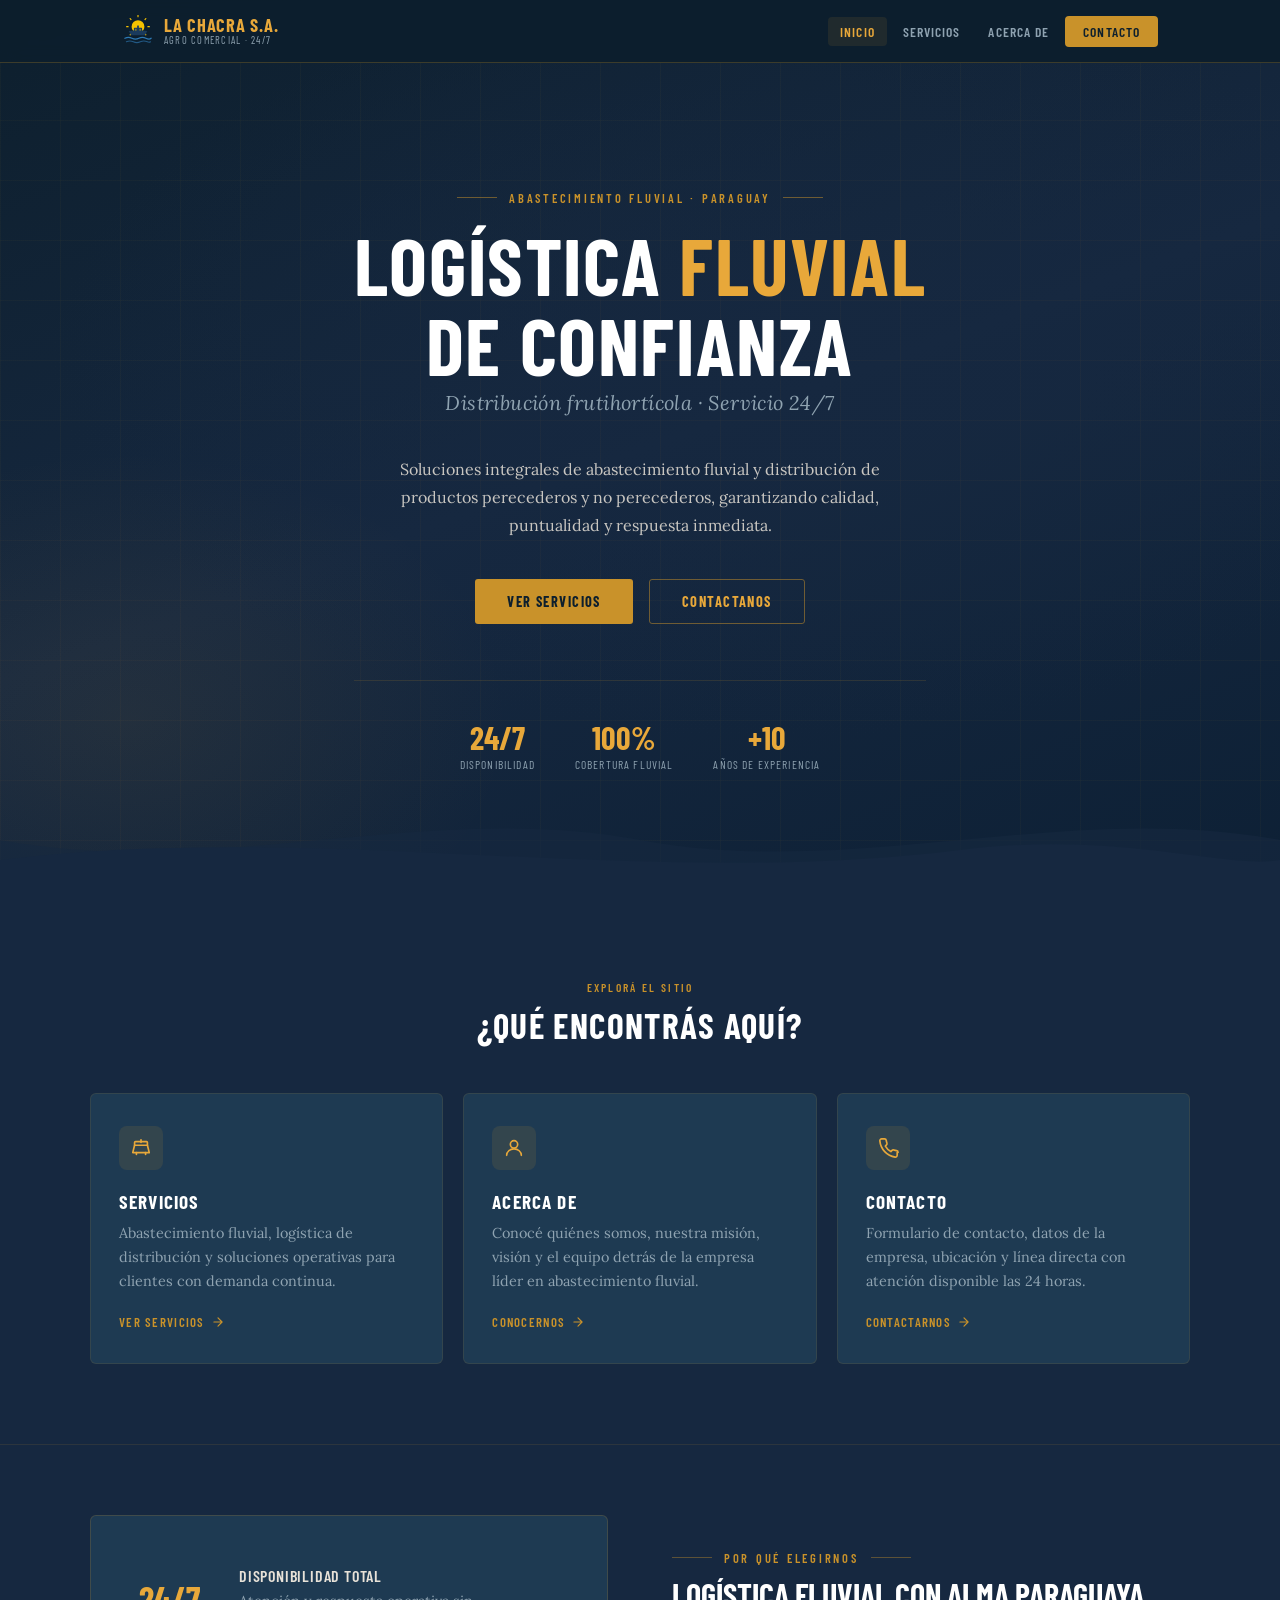
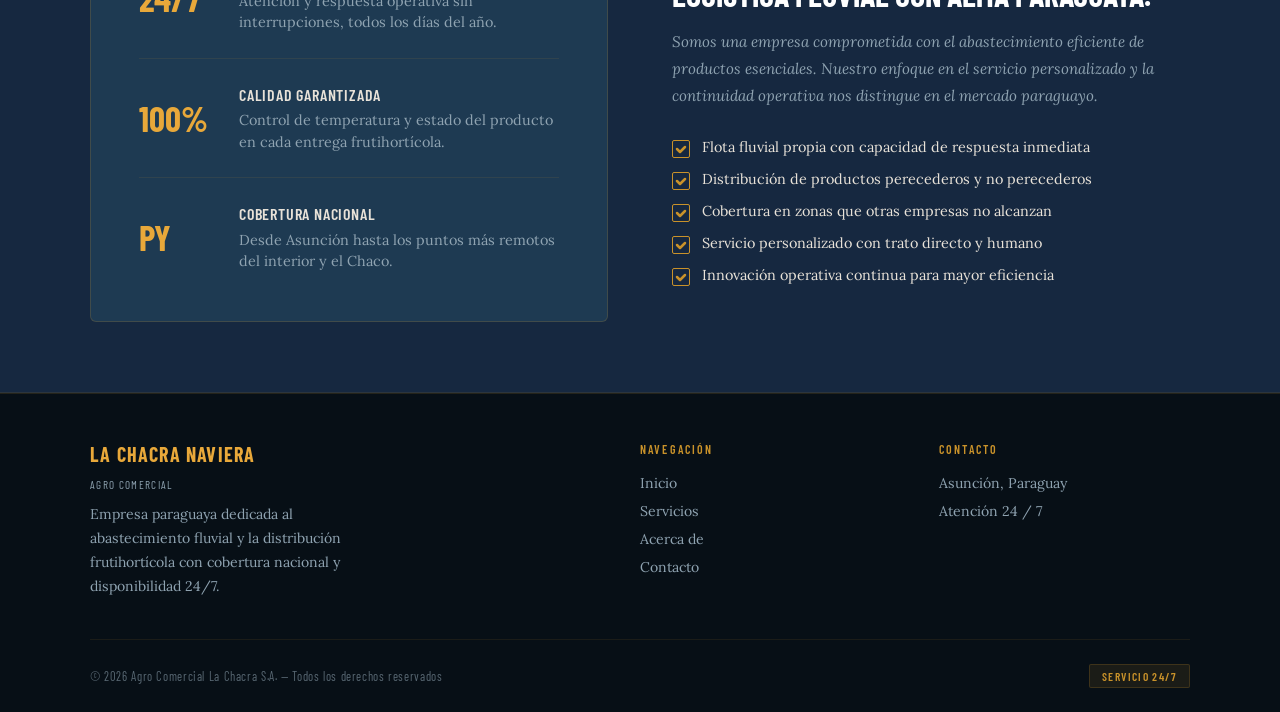
==== commit 49d2872b: "cambiamos muchas cosas" ====
--- a/index.html
+++ b/index.html
@@ -126,25 +126,6 @@
       </div>
     </a>
 
-  
-
-    <!-- Noticias -->
-    <a href="noticias.html" class="card">
-      <div class="card-icon">
-        <svg viewBox="0 0 24 24" stroke-linecap="round" stroke-linejoin="round">
-          <path d="M4 4h16v12H4z"/>
-          <path d="M4 20h16"/>
-          <path d="M8 8h8M8 12h5"/>
-        </svg>
-      </div>
-      <div class="card-title">Noticias</div>
-      <p class="card-desc">Actualizaciones del sector frutihortícola, novedades de la empresa y noticias del mercado logístico fluvial.</p>
-      <div class="card-link">
-        Leer noticias
-        <svg viewBox="0 0 24 24" stroke-linecap="round" stroke-linejoin="round"><path d="M5 12h14M12 5l7 7-7 7"/></svg>
-      </div>
-    </a>
-
     <!-- Acerca de -->
     <a href="acercade.html" class="card">
       <div class="card-icon">
@@ -179,27 +160,49 @@
   </div>
 </section>
 
-<!-- ══════════ MISIÓN & VISIÓN ══════════ -->
-<section class="mv-strip">
-  <div class="mv-inner">
-    <div class="mv-block">
-      <p class="mv-label">Misión</p>
-      <h3 class="mv-heading">Lo que hacemos</h3>
-      <p class="mv-text">
-        Brindar soluciones integrales de abastecimiento fluvial y distribución frutihortícola,
-        garantizando calidad, puntualidad y capacidad de respuesta inmediata, mediante una
-        logística eficiente y un servicio personalizado que asegure la continuidad operativa
-        de nuestros clientes.
-      </p>
-    </div>
-    <div class="mv-block">
-      <p class="mv-label">Visión</p>
-      <h3 class="mv-heading">A dónde vamos</h3>
-      <p class="mv-text">
-        Ser la empresa líder en Paraguay en abastecimiento fluvial y distribución de productos
-        perecederos y no perecederos, reconocida por nuestra confiabilidad, cobertura logística,
-        innovación operativa y compromiso permanente con el servicio 24/7.
-      </p>
+<!-- DESTACADO -->
+ 
+<section class="page-servicios">
+  <div class="highlight-section">
+    <div class="highlight-inner">
+
+      <div class="highlight-visual">
+        <div class="highlight-stat">
+          <div class="stat-num">24/7</div>
+          <div class="stat-desc">
+            <strong>Disponibilidad total</strong>
+            Atención y respuesta operativa sin interrupciones, todos los días del año.
+          </div>
+        </div>
+        <div class="highlight-stat">
+          <div class="stat-num">100%</div>
+          <div class="stat-desc">
+            <strong>Calidad garantizada</strong>
+            Control de temperatura y estado del producto en cada entrega frutihortícola.
+          </div>
+        </div>
+        <div class="highlight-stat">
+          <div class="stat-num">PY</div>
+          <div class="stat-desc">
+            <strong>Cobertura nacional</strong>
+            Desde Asunción hasta los puntos más remotos del interior y el Chaco.
+          </div>
+        </div>
+      </div>
+
+      <div class="highlight-content">
+        <div class="section-eyebrow" style="justify-content:flex-start"><span>Por qué elegirnos</span></div>
+        <h3 class="highlight-title">Logística fluvial con alma paraguaya.</h3>
+        <p class="highlight-body">Somos una empresa comprometida con el abastecimiento eficiente de productos esenciales. Nuestro enfoque en el servicio personalizado y la continuidad operativa nos distingue en el mercado paraguayo.</p>
+        <ul class="checklist">
+          <li><div class="check-icon"><svg viewBox="0 0 12 12"><path d="M2 6l3 3 5-5"/></svg></div>Flota fluvial propia con capacidad de respuesta inmediata</li>
+          <li><div class="check-icon"><svg viewBox="0 0 12 12"><path d="M2 6l3 3 5-5"/></svg></div>Distribución de productos perecederos y no perecederos</li>
+          <li><div class="check-icon"><svg viewBox="0 0 12 12"><path d="M2 6l3 3 5-5"/></svg></div>Cobertura en zonas que otras empresas no alcanzan</li>
+          <li><div class="check-icon"><svg viewBox="0 0 12 12"><path d="M2 6l3 3 5-5"/></svg></div>Servicio personalizado con trato directo y humano</li>
+          <li><div class="check-icon"><svg viewBox="0 0 12 12"><path d="M2 6l3 3 5-5"/></svg></div>Innovación operativa continua para mayor eficiencia</li>
+        </ul>
+      </div>
+
     </div>
   </div>
 </section>
@@ -208,15 +211,11 @@
 <footer>
   <div class="footer-inner">
     <div class="footer-top">
-
       <div>
-        <div class="footer-brand-name">Logística Fluvial PY</div>
-        <p class="footer-brand-desc">
-          Empresa paraguaya dedicada al abastecimiento fluvial y la distribución
-          frutihortícola con cobertura nacional y disponibilidad 24/7.
-        </p>
-      </div>
-
+        <div class="footer-brand-name">La Chacra Naviera</div>
+        <div class="footer-brand-sub">Agro Comercial</div>
+        <p class="footer-brand-desc">Empresa paraguaya dedicada al abastecimiento fluvial y la distribución frutihortícola con cobertura nacional y disponibilidad 24/7.</p>
+      </div>
       <div>
         <p class="footer-col-title">Navegación</p>
         <ul class="footer-links">
@@ -226,23 +225,17 @@
           <li><a href="contacto.html">Contacto</a></li>
         </ul>
       </div>
-
       <div>
         <p class="footer-col-title">Contacto</p>
         <ul class="footer-links">
           <li><a href="#">Asunción, Paraguay</a></li>
-          <li><a href="#">+595 21 000 0000</a></li>
-          <li><a href="#">info@logisticafluvialpy.com</a></li>
           <li><a href="#">Atención 24 / 7</a></li>
         </ul>
       </div>
-
-    </div>
-
+    </div>
     <div class="footer-divider"></div>
-
     <div class="footer-bottom">
-      <span class="footer-copy">© 2025 Logística Fluvial PY — Todos los derechos reservados</span>
+      <span class="footer-copy">© 2026 Agro Comercial La Chacra S.A. — Todos los derechos reservados</span>
       <span class="footer-badge">Servicio 24/7</span>
     </div>
   </div>
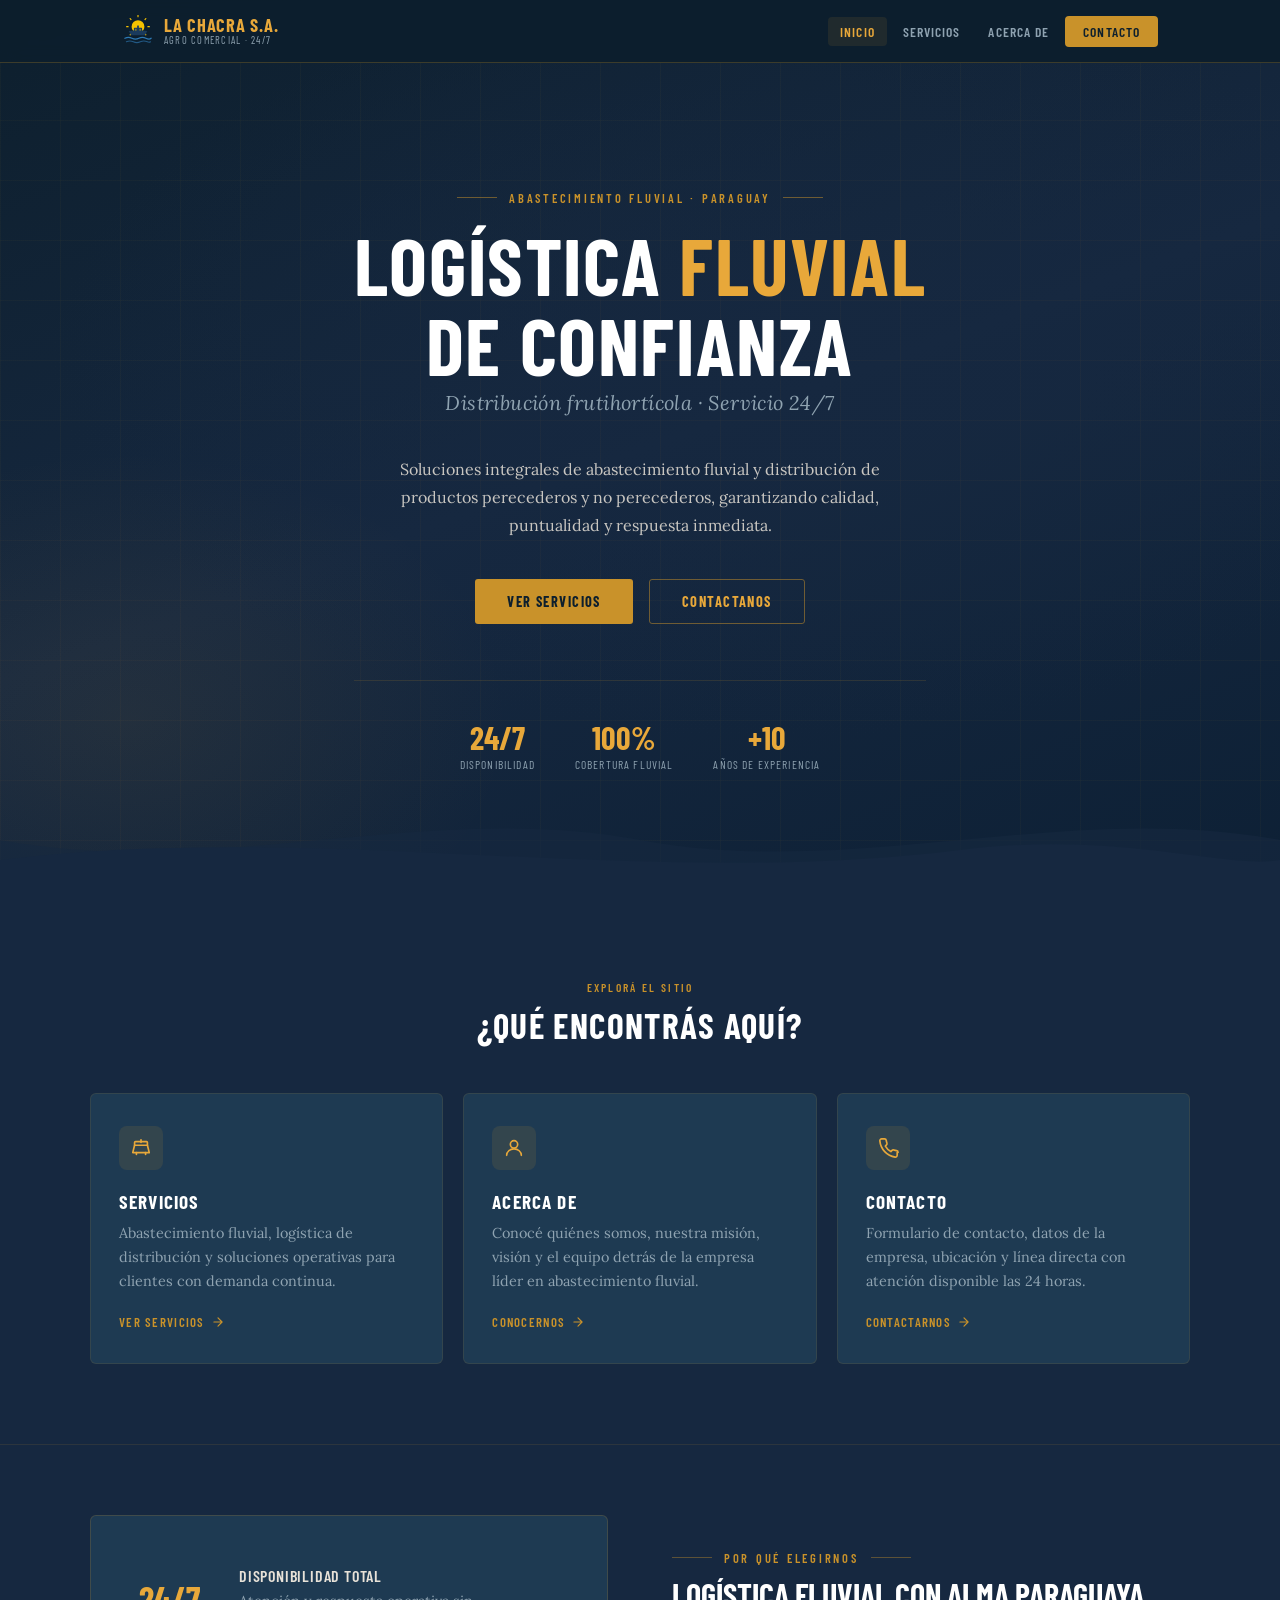
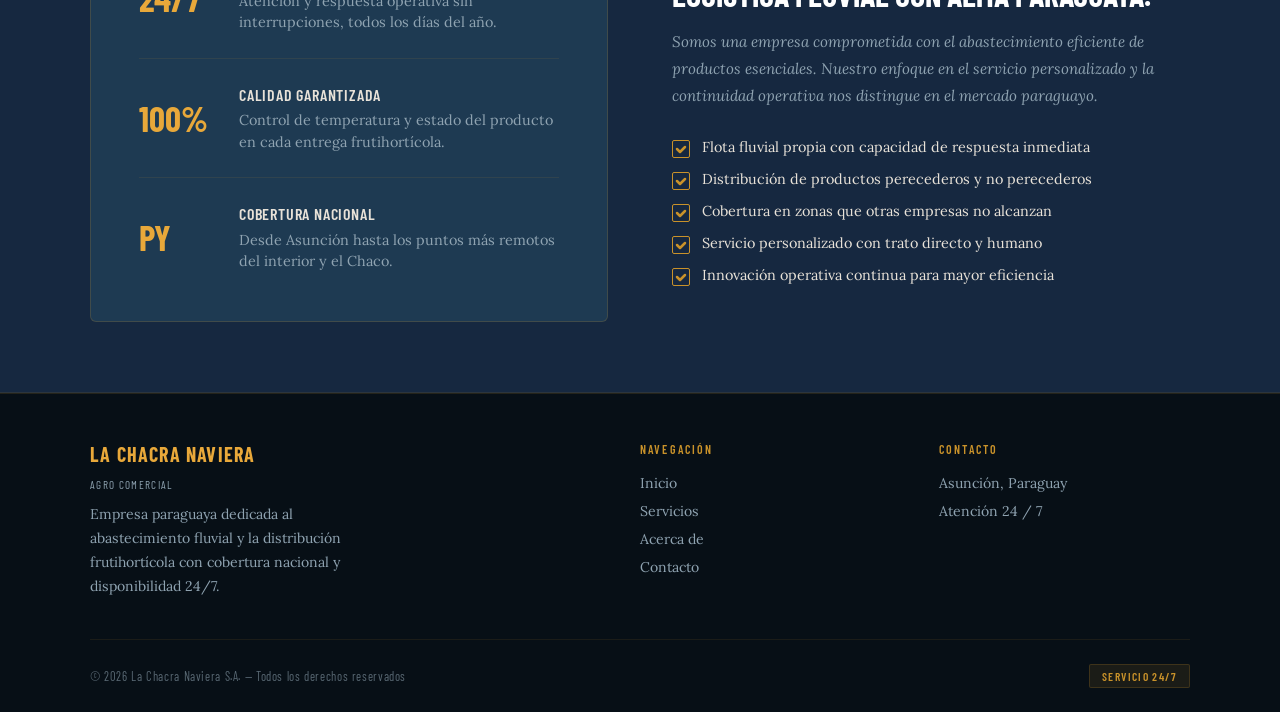
==== commit a87a6a3a: "modificamos el footer" ====
--- a/index.html
+++ b/index.html
@@ -235,7 +235,7 @@
     </div>
     <div class="footer-divider"></div>
     <div class="footer-bottom">
-      <span class="footer-copy">© 2026 Agro Comercial La Chacra S.A. — Todos los derechos reservados</span>
+      <span class="footer-copy">© 2026 La Chacra Naviera S.A. — Todos los derechos reservados</span>
       <span class="footer-badge">Servicio 24/7</span>
     </div>
   </div>
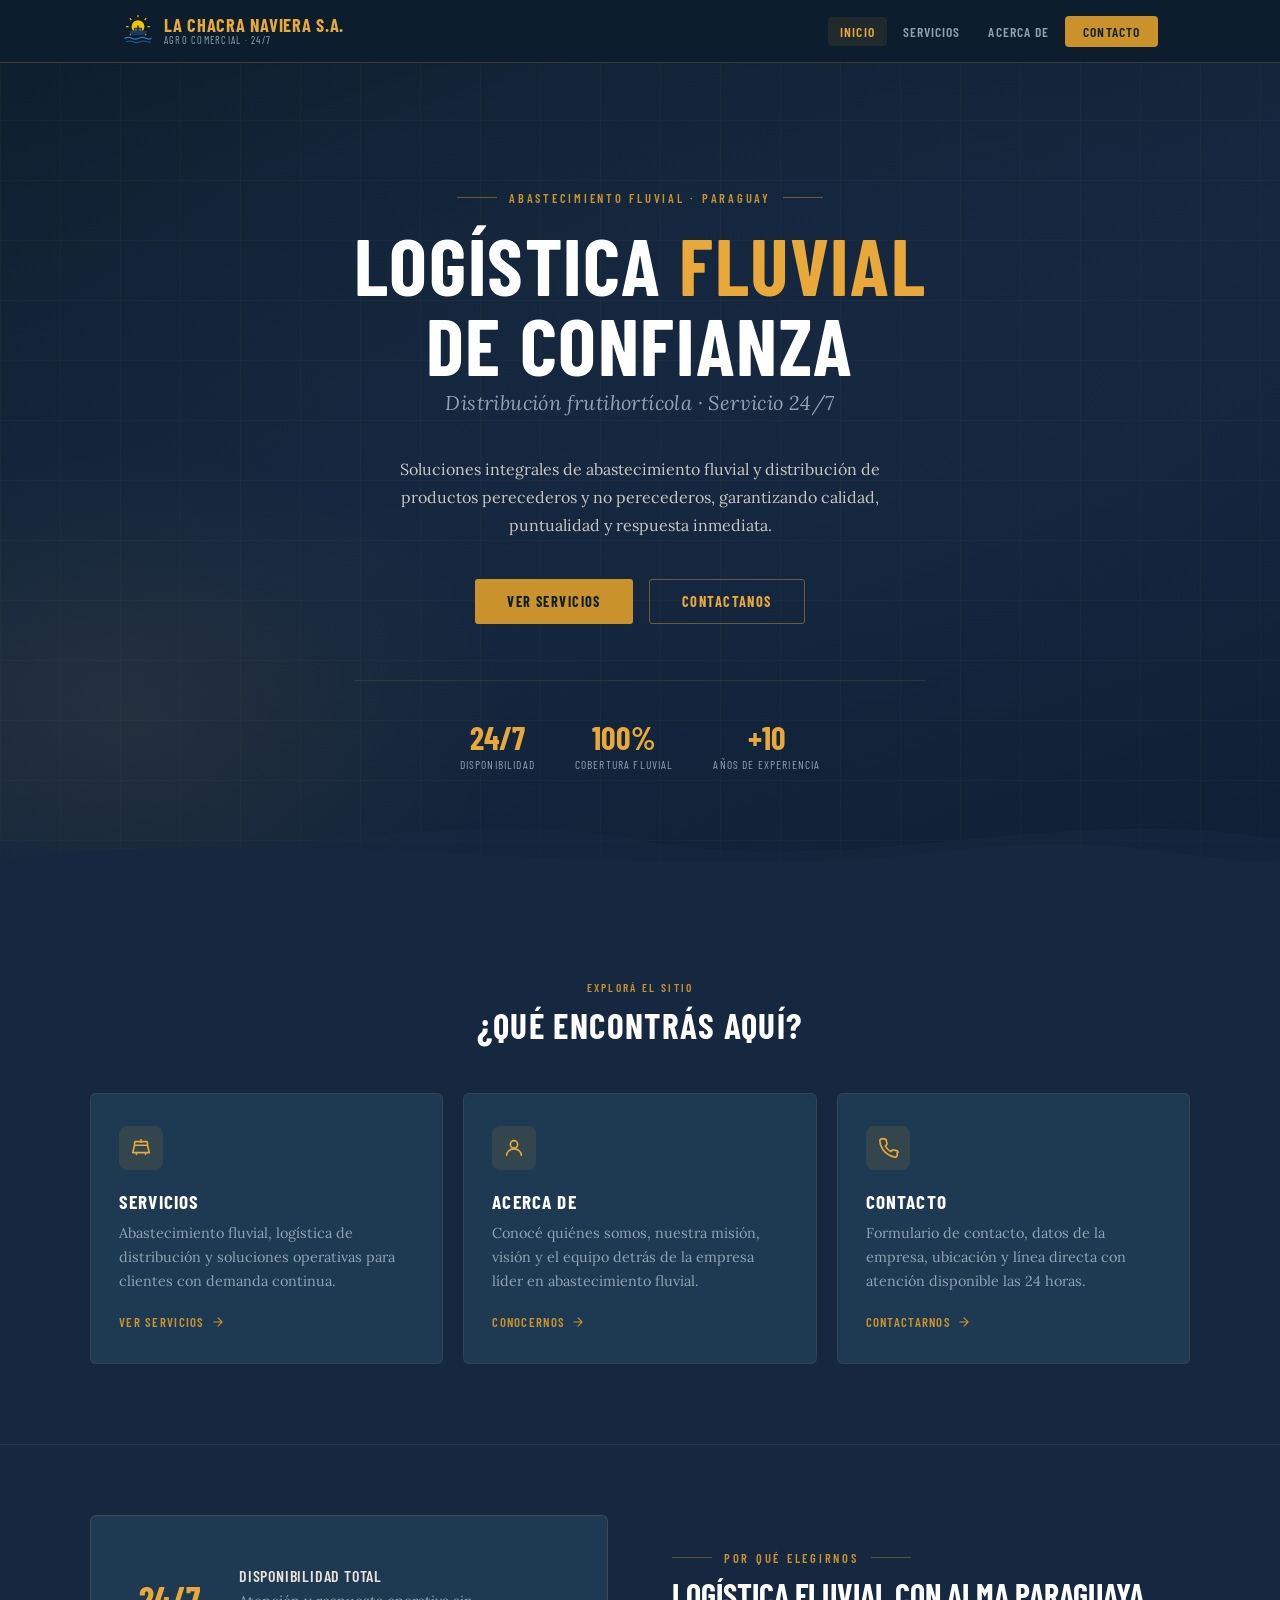
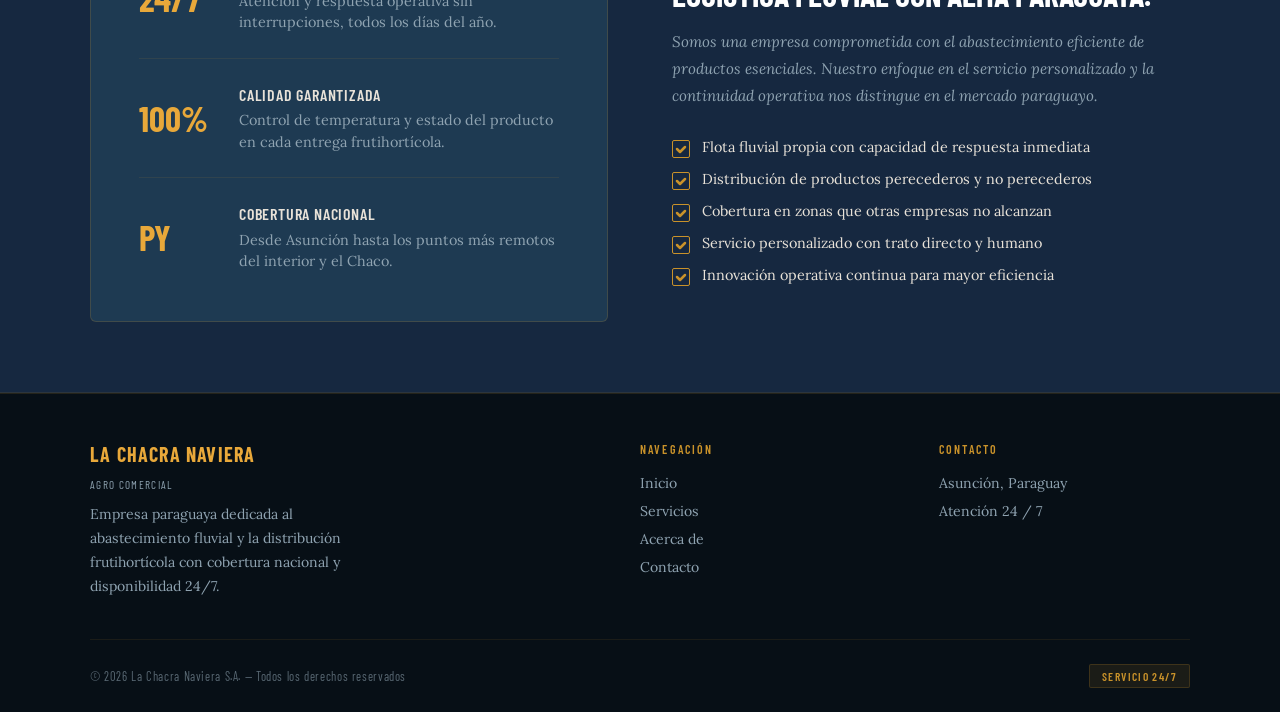
==== commit ccd19ce8: "modificamos algunas pequeñeces" ====
--- a/index.html
+++ b/index.html
@@ -39,7 +39,7 @@
         <path d="M10 92 Q22 86 34 92 Q46 98 58 92 Q70 86 82 92 Q88 95 93 92" stroke="#2e7ab5" stroke-width="3.5" stroke-linecap="round" fill="none" opacity="0.65"/>
       </svg>
       <div class="nav-logo-text">
-        La Chacra S.A.
+        La Chacra Naviera S.A.
         <span>Agro Comercial · 24/7</span>
       </div>
     </a>
@@ -229,7 +229,7 @@
         <p class="footer-col-title">Contacto</p>
         <ul class="footer-links">
           <li><a href="#">Asunción, Paraguay</a></li>
-          <li><a href="#">Atención 24 / 7</a></li>
+          <li><a href="https://wa.me/595982497413?text=Hola%21%20Quisiera%20m%C3%A1s%20info%21">Atención 24 / 7</a></li>
         </ul>
       </div>
     </div>
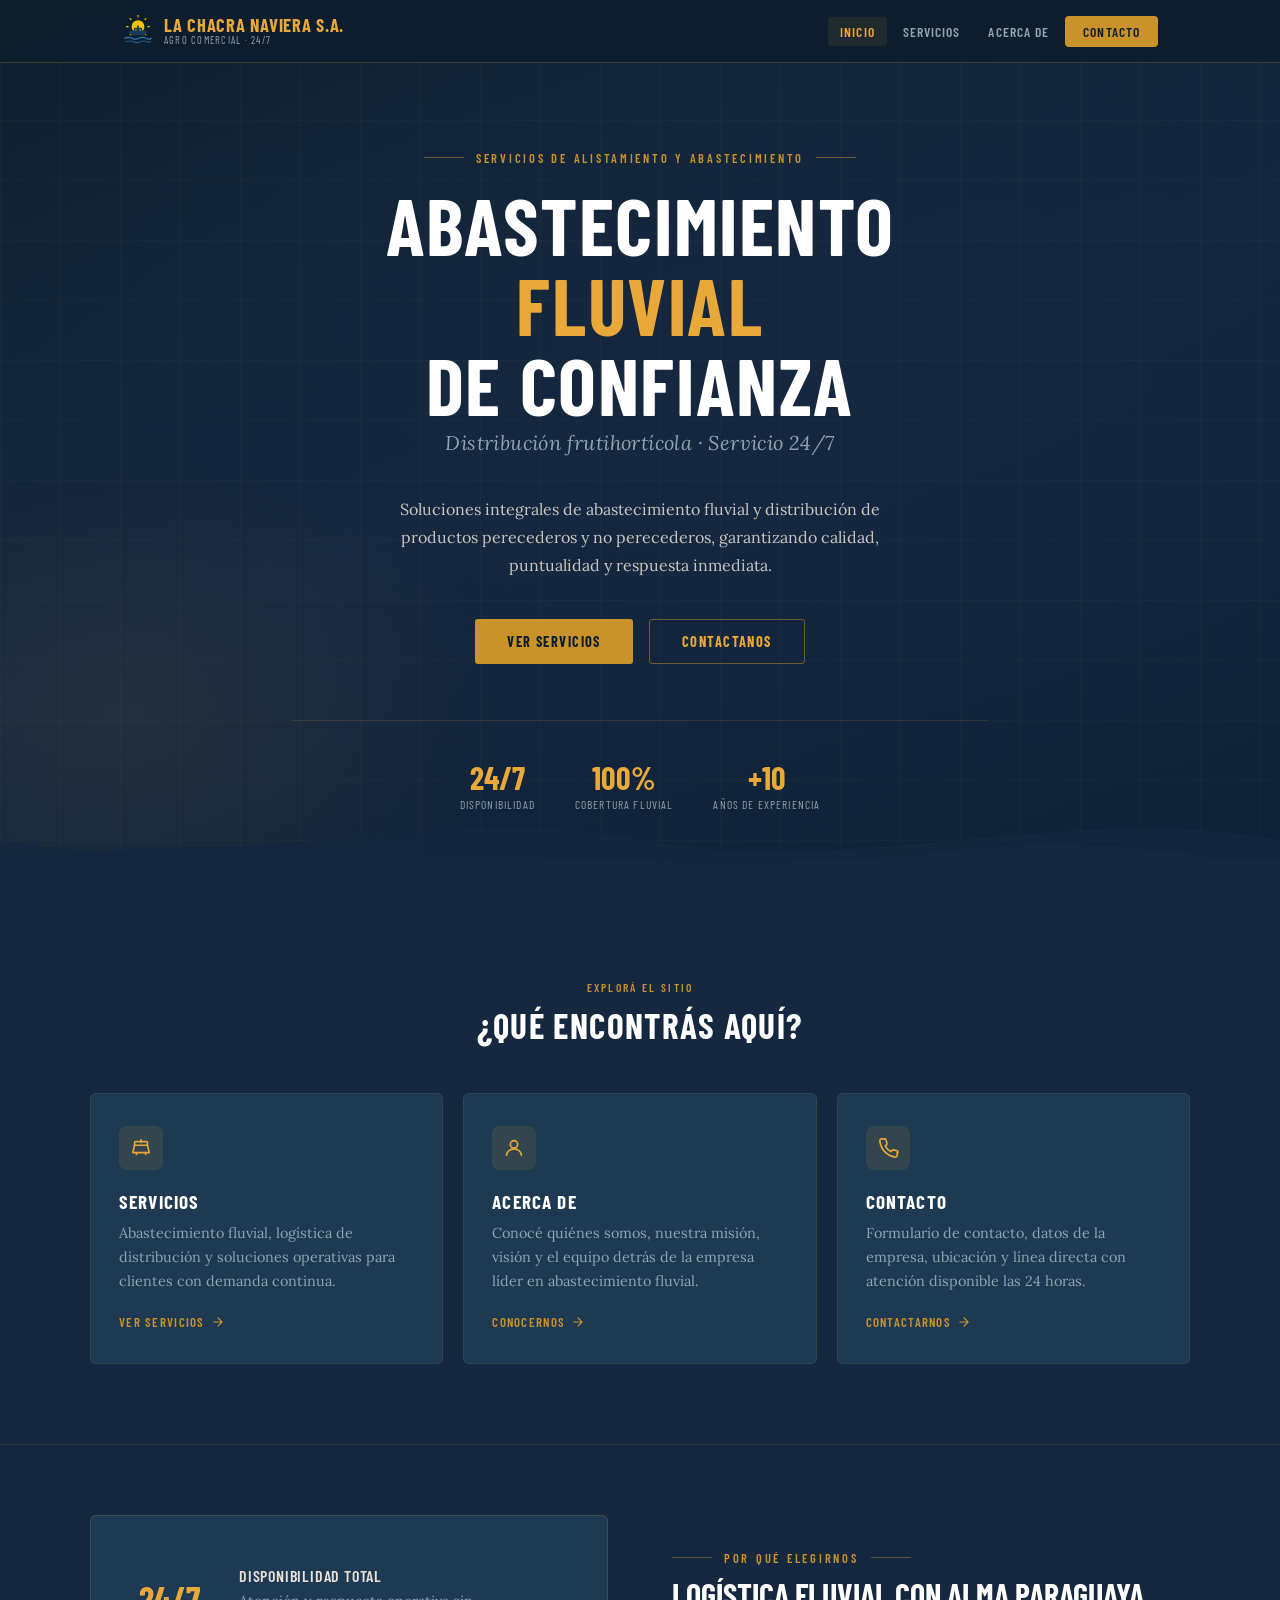
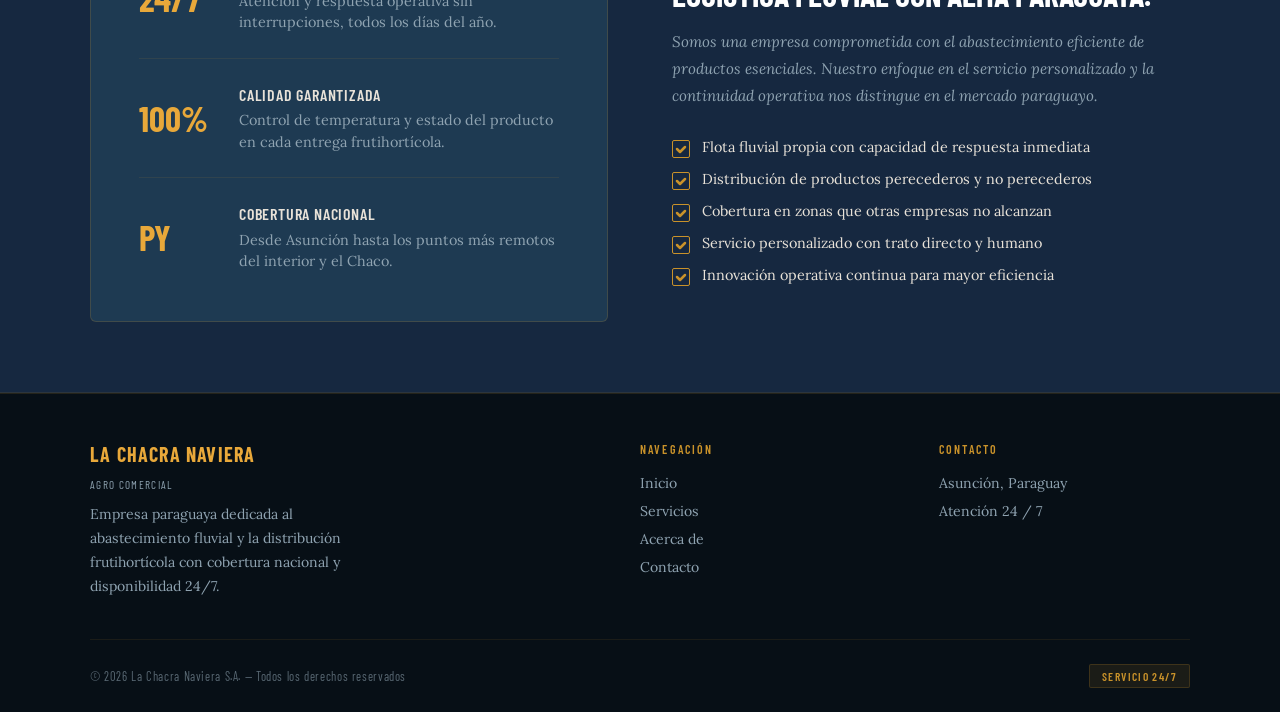
==== commit a72e5a64: "modificamos la parte de contactos eh informacion relevante" ====
--- a/index.html
+++ b/index.html
@@ -59,9 +59,9 @@
   <div class="hero-grid-lines"></div>
 
   <div class="hero-content">
-    <div class="hero-eyebrow">Abastecimiento Fluvial · Paraguay</div>
+    <div class="hero-eyebrow">SERVICIOS DE ALISTAMIENTO Y ABASTECIMIENTO</div>
     <h1 class="hero-title">
-      Logística <span class="accent">Fluvial</span><br>de Confianza
+      ABASTECIMIENTO <span class="accent">Fluvial</span><br>de Confianza
     </h1>
     <p class="hero-subtitle">Distribución frutihortícola · Servicio 24/7</p>
     <p class="hero-desc">
